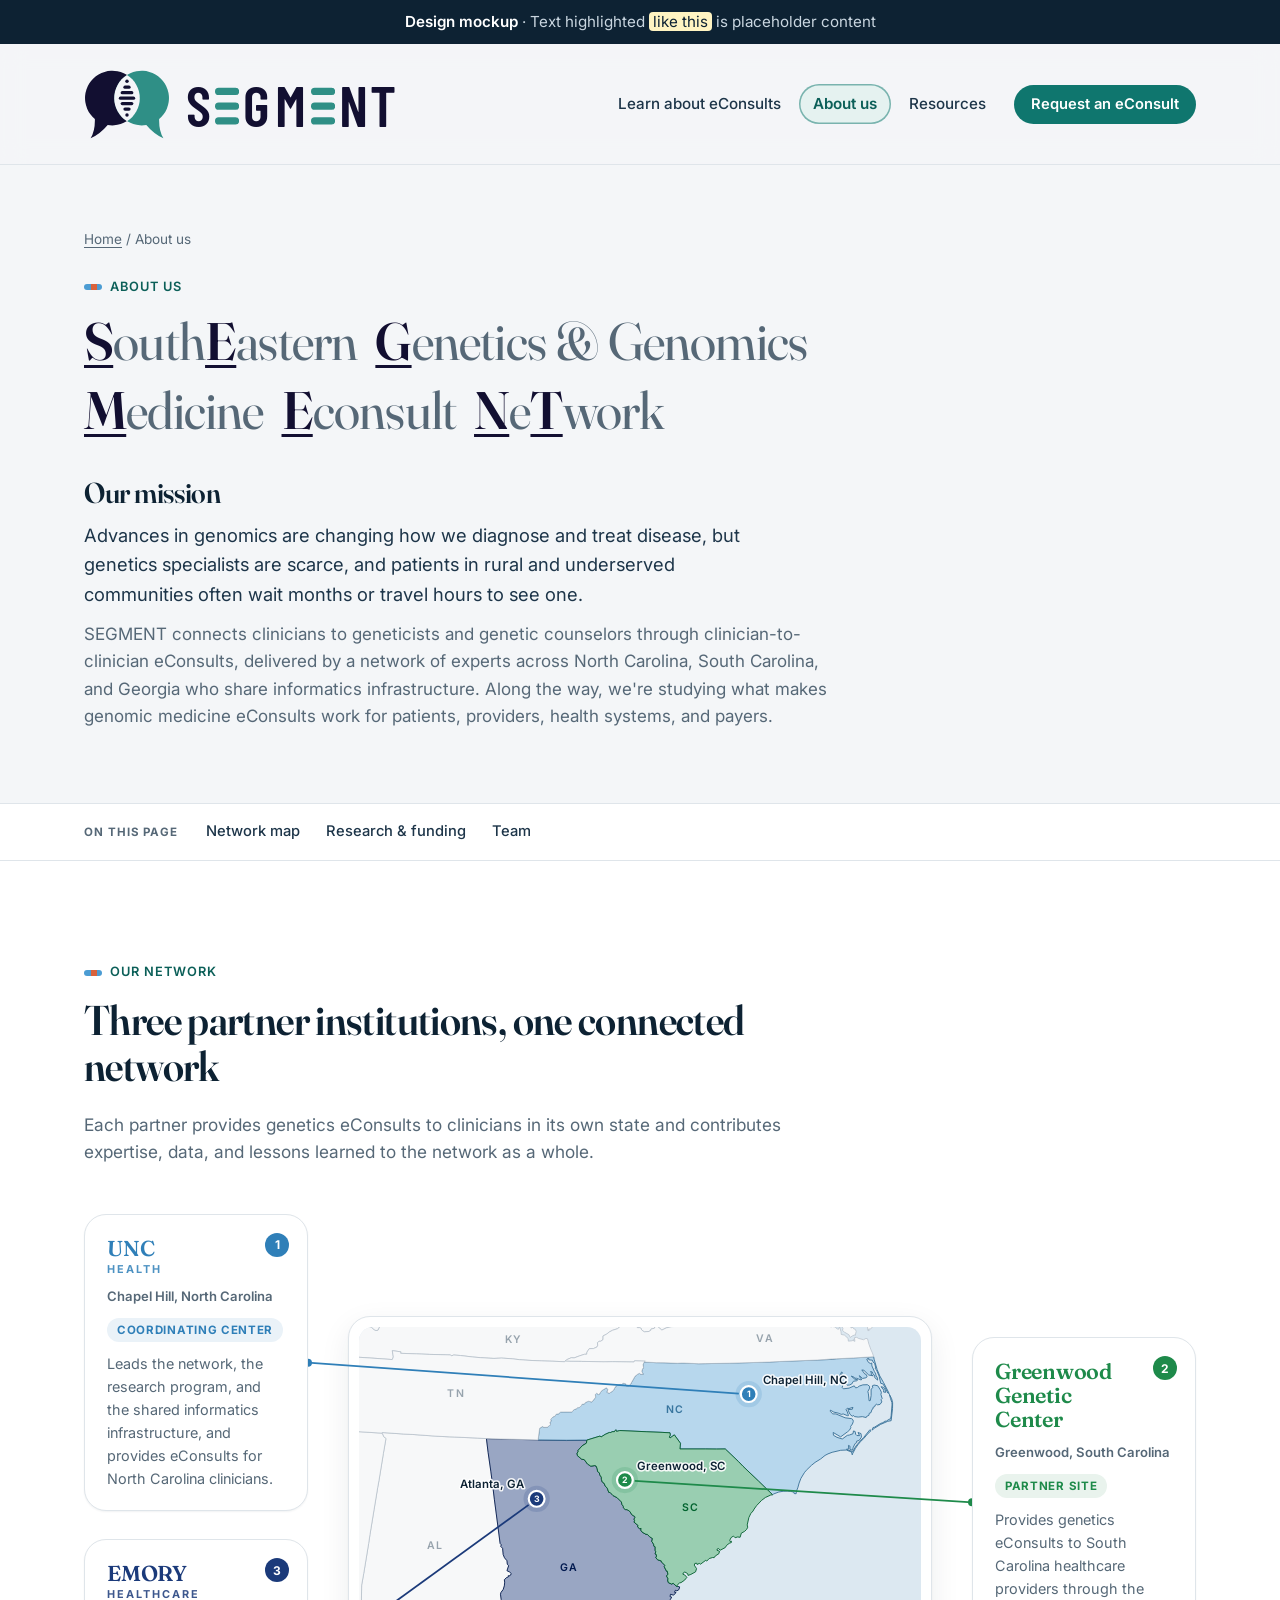
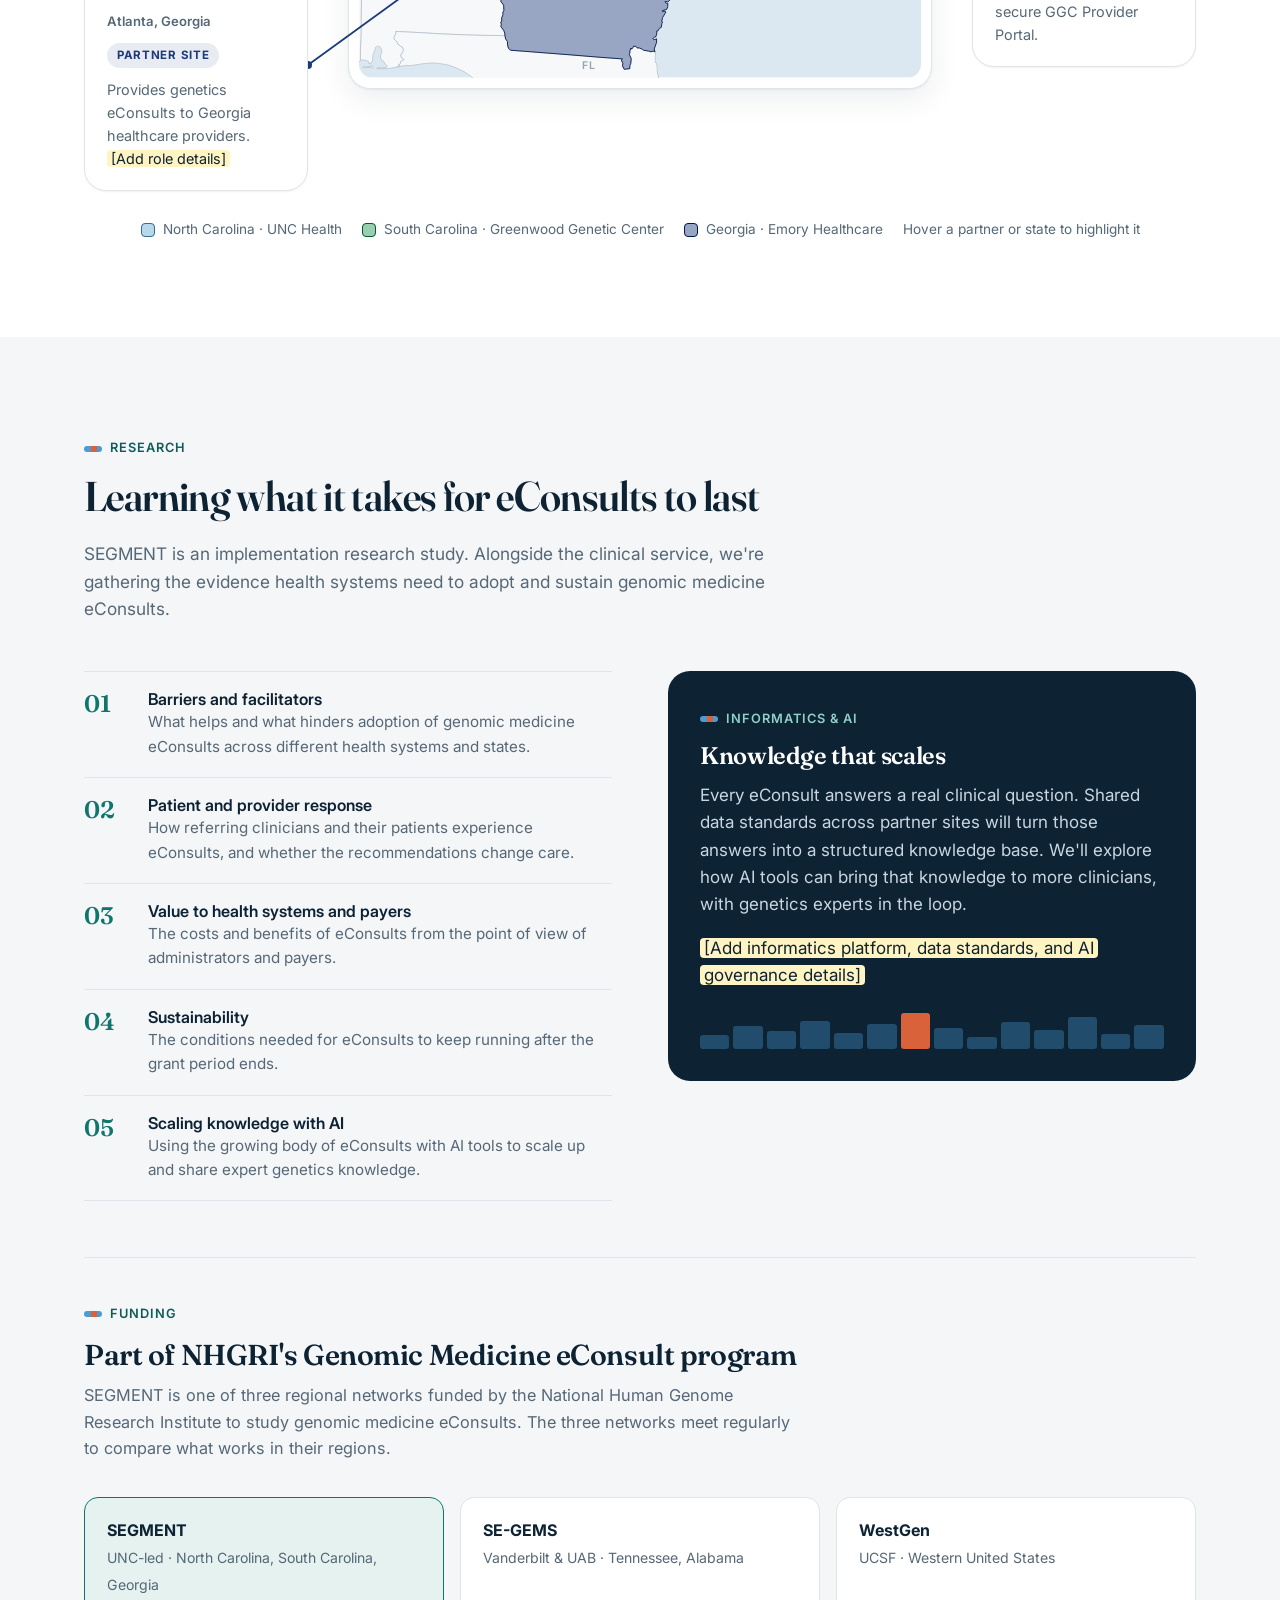
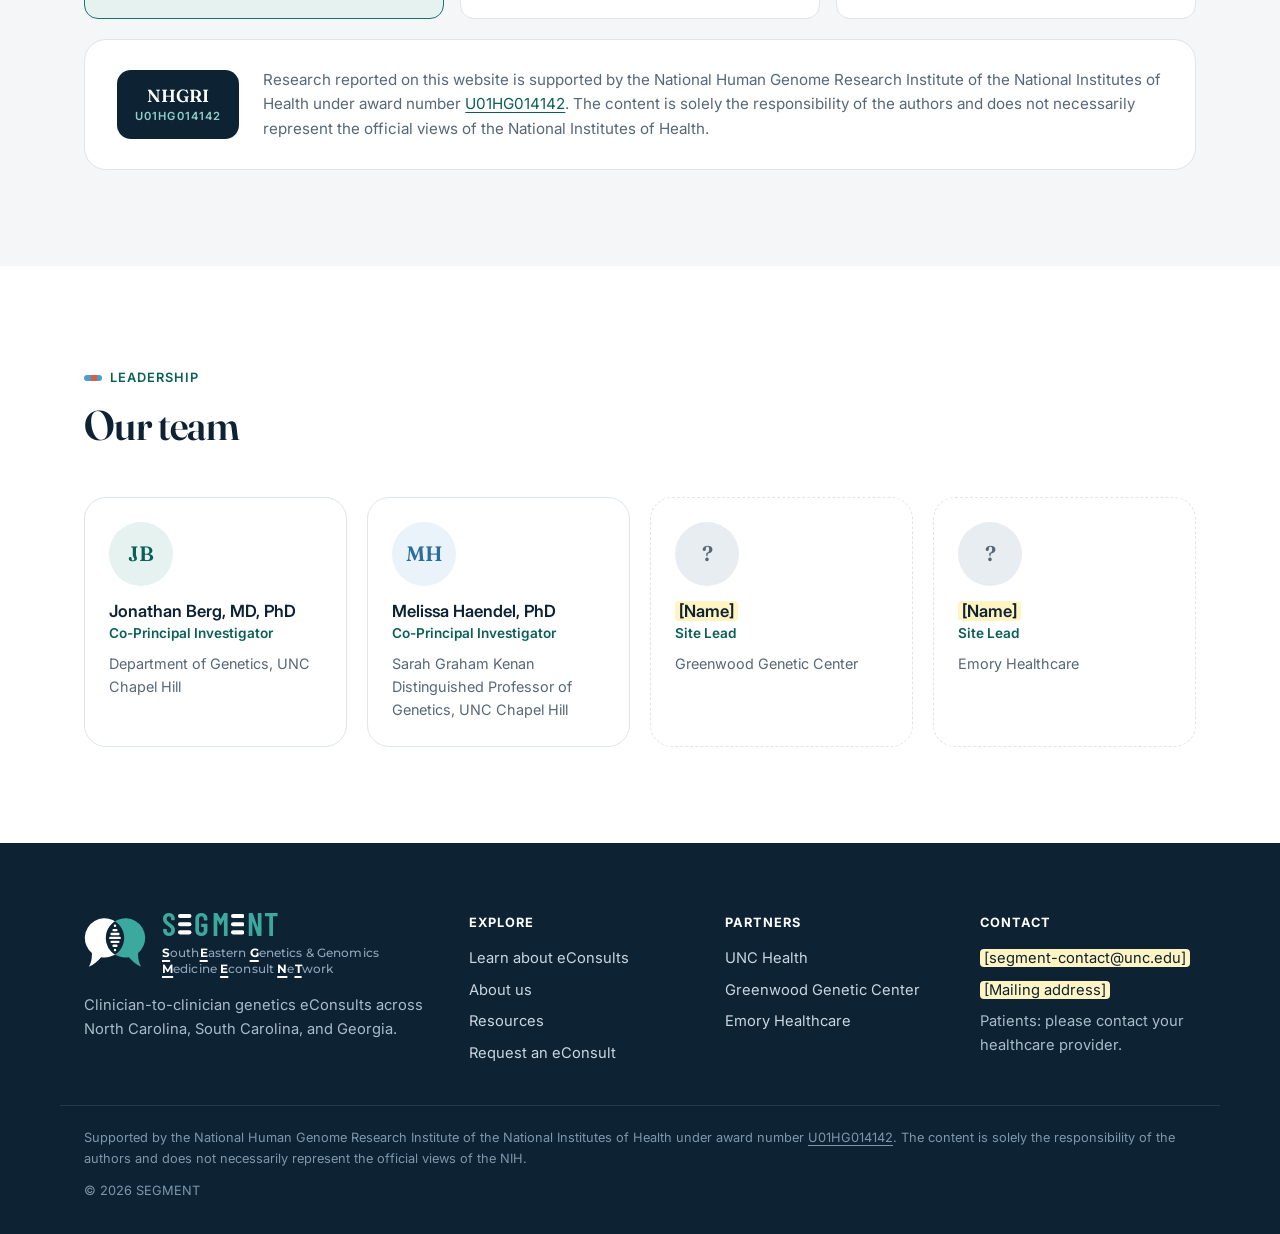
==== about.html @ 60f9b697 "Move the spelled-out name from the header to the hero paragraph Remove the small name line from the " ====
<!doctype html>
<html lang="en">
<head>
  <meta charset="utf-8">
  <meta name="viewport" content="width=device-width, initial-scale=1">
  <!-- Draft: keep out of search results until placeholder content is replaced -->
  <meta name="robots" content="noindex, nofollow">
  <title>About us · SEGMENT</title>
  <meta name="description" content="SEGMENT is an NHGRI-funded network of UNC Health, Greenwood Genetic Center, and Emory Healthcare providing genetics eConsults across the Southeast.">
  <link rel="icon" href="assets/favicon.svg?v=20261104-2" type="image/svg+xml">
  <link rel="preconnect" href="https://fonts.googleapis.com">
  <link rel="preconnect" href="https://fonts.gstatic.com" crossorigin>
  <link href="https://fonts.googleapis.com/css2?family=Fraunces:ital,opsz,wght@0,9..144,400;0,9..144,500;0,9..144,600;1,9..144,500&family=Inter:wght@400;500;600;700&family=Barlow+Condensed:wght@600&family=Montserrat:wght@500&display=swap" rel="stylesheet">
  <link rel="stylesheet" href="assets/styles.css?v=20261104-2">
</head>
<body>
  <div class="mock-banner"><strong>Design mockup</strong> · Text highlighted <span class="ph">like this</span> is placeholder content</div>

  <header class="site-header">
    <div class="container header-inner">
      <a class="brand" href="index.html" aria-label="SEGMENT home">
        <img src="assets/logo-mark.svg?v=20261104-2" alt="" width="53" height="44">
        <span class="brand-text">
          <span class="brand-name">S<svg class="bar-e" viewBox="0 0 46 70" aria-hidden="true"><rect width="46" height="14" rx="7"/><rect y="28" width="46" height="14" rx="7"/><rect y="56" width="46" height="14" rx="7"/></svg>G<span class="k-gm">M</span><svg class="bar-e" viewBox="0 0 46 70" aria-hidden="true"><rect width="46" height="14" rx="7"/><rect y="28" width="46" height="14" rx="7"/><rect y="56" width="46" height="14" rx="7"/></svg>N<span class="k-nt">T</span></span>
        </span>
      </a>
      <button class="nav-toggle" aria-expanded="false" aria-controls="site-nav">Menu</button>
      <nav id="site-nav" class="site-nav" aria-label="Main">
        <a href="econsults.html">Learn about eConsults</a>
        <a href="about.html" aria-current="page">About us</a>
        <a href="resources.html">Resources</a>
        <a class="btn btn-primary btn-sm" href="econsults.html#request">Request an eConsult</a>
      </nav>
    </div>
  </header>

  <main>
    <section class="page-head">
      <div class="container page-head-grid">
        <div>
          <p class="breadcrumb"><a href="index.html">Home</a> / About us</p>
          <p class="eyebrow">About us</p>
          <h1 class="acronym" aria-label="SEGMENT: SouthEastern Genetics and Genomics Medicine Econsult NeTwork">
            <span><b class="seg">S</b>outh<b class="seg">E</b>astern</span>
            <span><b class="seg">G</b>enetics &amp; Genomics</span>
            <span class="break" aria-hidden="true"></span>
            <span><b class="seg">M</b>edicine</span>
            <span><b class="seg">E</b>consult</span>
            <span><b class="seg">N</b>e<b class="seg">T</b>work</span>
          </h1>
          <div class="mission">
            <h2>Our mission</h2>
            <p class="lede">Advances in genomics are changing how we diagnose and treat disease, but genetics specialists are scarce, and patients in rural and underserved communities often wait months or travel hours to see one.</p>
            <p class="muted">SEGMENT connects clinicians to geneticists and genetic counselors through clinician-to-clinician eConsults, delivered by a network of experts across North Carolina, South Carolina, and Georgia who share informatics infrastructure. Along the way, we're studying what makes genomic medicine eConsults work for patients, providers, health systems, and payers.</p>
          </div>
        </div>
      </div>
    </section>

    <nav class="toc" aria-label="On this page">
      <div class="container toc-inner">
        <span class="toc-label">On this page</span>
        <ol>
          <li><a href="#network">Network map</a></li>
          <li><a href="#research">Research &amp; funding</a></li>
          <li><a href="#team">Team</a></li>
        </ol>
      </div>
    </nav>

    <!-- Network map -->
    <section class="section section-alt" id="network">
      <div class="container">
        <div class="section-head">
          <p class="eyebrow">Our network</p>
          <h2>Three partner institutions, one connected network</h2>
          <p>Each partner provides genetics eConsults to clinicians in its own state and contributes expertise, data, and lessons learned to the network as a whole.</p>
        </div>

        <div class="partner-diagram">
          <svg class="leaders" aria-hidden="true"></svg>

          <article class="partner-card" data-partner="unc">
            <span class="num">1</span>
            <div class="wordmark">UNC<small>Health</small></div>
            <p class="loc">Chapel Hill, North Carolina</p>
            <span class="role">Coordinating center</span>
            <p>Leads the network, the research program, and the shared informatics infrastructure, and provides eConsults for North Carolina clinicians.</p>
          </article>

          <div class="map-frame">
<svg class="se-map" viewBox="0 0 640 399" role="img" aria-label="Map of the southeastern United States showing SEGMENT sites in Chapel Hill, North Carolina; Greenwood, South Carolina; and Atlanta, Georgia">
<rect class="water" width="640" height="399"/>
<g class="states"><path class="state" data-state="AL" d="M4.1,387.4L13.9,386.5L14.2,385.3L16.5,387.4L14.9,388.6L13.2,387.7L10.0,387.7L6.5,388.3L4.1,387.4ZM26.3,120.9L26.4,120.2L51.0,121.9L61.3,122.4L87.6,124.3L102.8,125.1L108.9,125.3L135.0,126.5L145.1,127.1L147.0,142.7L150.1,164.2L152.5,182.6L154.2,196.8L156.2,211.9L160.7,246.5L162.1,248.1L161.4,249.8L163.5,252.0L164.2,259.2L165.7,262.8L168.5,266.2L168.9,270.1L170.4,271.9L168.5,277.5L171.5,279.0L173.5,280.9L171.8,283.4L169.9,283.3L170.2,284.5L167.8,285.5L165.5,287.9L165.9,290.6L165.5,294.8L164.2,298.9L161.7,302.3L161.1,304.4L161.9,310.4L161.5,312.5L164.7,316.8L165.0,322.6L163.7,325.4L164.0,327.4L162.5,331.3L162.6,335.1L161.4,336.0L162.1,338.5L161.5,341.1L164.8,345.6L166.0,348.7L166.2,351.7L154.7,351.3L142.5,351.2L123.5,350.7L93.6,349.5L70.4,348.1L41.8,346.7L42.2,348.6L39.7,354.0L40.0,355.1L43.7,359.1L44.2,361.1L50.2,365.3L50.5,368.7L47.7,373.4L48.0,376.1L51.4,378.8L48.2,380.3L46.6,384.2L45.0,384.8L46.1,386.0L43.5,387.1L36.8,388.5L29.8,389.2L20.1,388.9L23.3,387.1L25.3,388.4L31.4,387.5L32.1,385.9L29.6,383.4L28.5,381.3L25.2,378.8L24.2,374.4L26.0,371.0L25.6,367.3L24.6,364.9L21.2,363.2L18.5,365.2L18.7,367.1L17.0,369.7L17.1,371.7L15.9,373.2L15.4,380.1L13.8,383.2L11.2,383.2L11.5,381.5L8.1,379.4L5.5,380.0L4.7,378.8L1.5,379.7L1.6,369.0L2.2,351.8L2.4,331.4L3.0,294.0L5.4,280.5L11.0,246.5L12.5,236.3L21.3,182.7L22.7,175.1L27.7,144.3L30.7,127.0L28.2,125.1L26.3,120.9Z"><title>Alabama</title></path><path class="state" data-state="FL" d="M374.4,696.8L376.9,693.9L377.9,695.5L375.3,697.6L374.4,696.8ZM369.3,699.9L370.9,698.0L372.9,697.8L372.0,699.4L369.3,699.9ZM355.3,705.4L364.9,701.0L366.0,702.4L357.7,706.3L355.3,705.4ZM319.9,713.3L323.4,708.2L327.1,706.0L331.7,703.9L332.3,702.8L338.9,699.6L345.9,702.8L346.7,705.3L349.3,707.3L348.5,707.8L341.2,710.2L340.6,708.9L335.6,709.2L335.1,710.3L326.6,713.8L319.9,714.5L319.9,713.3ZM309.6,714.7L316.8,713.6L315.0,715.6L311.8,716.3L309.4,715.9L309.6,714.7ZM301.8,713.6L303.0,711.9L305.2,712.4L304.2,714.4L301.8,713.6ZM297.0,594.6L297.9,595.5L301.3,605.6L302.7,607.0L305.8,608.2L307.1,607.4L309.6,608.4L307.1,609.9L305.5,610.0L301.7,607.6L300.4,606.2L298.1,600.7L297.0,597.0L297.0,594.6ZM262.4,709.5L265.1,708.9L265.9,710.0L262.2,710.5L262.4,709.5ZM180.5,419.8L185.6,417.6L185.6,419.0L182.7,420.7L180.8,421.0L180.5,419.8ZM166.2,351.7L167.1,355.5L169.0,358.1L169.2,362.1L170.1,365.7L172.5,368.1L196.0,369.9L241.0,373.4L276.6,376.3L300.0,378.0L299.1,378.7L299.4,381.4L300.6,382.7L300.1,386.1L302.0,389.8L308.4,389.1L308.4,385.5L309.5,383.3L310.0,377.5L307.9,373.1L308.6,370.2L308.4,367.9L309.8,367.1L309.1,366.0L311.2,366.3L312.8,363.5L315.3,363.8L316.6,365.4L319.5,365.6L322.6,366.9L323.8,368.1L329.5,369.0L332.5,369.9L334.9,369.1L337.1,370.0L337.8,370.7L337.2,376.1L337.7,380.5L337.0,381.6L338.7,382.8L339.5,387.4L339.7,392.8L343.8,411.5L346.1,417.7L346.1,420.2L351.1,434.7L356.8,448.5L362.0,459.5L373.7,479.2L380.6,488.7L381.3,491.7L383.1,495.7L380.0,498.5L379.3,501.1L379.2,505.3L380.2,511.5L381.3,516.1L384.2,523.0L390.7,535.9L393.5,543.8L394.4,547.8L395.3,549.2L397.4,555.9L400.6,563.1L402.3,566.3L403.4,570.8L405.9,575.9L409.2,588.3L409.2,599.5L408.1,607.9L407.4,618.0L406.8,619.8L405.6,633.5L405.8,641.6L405.3,645.5L404.1,649.4L404.1,651.5L403.0,650.4L403.5,647.9L402.6,647.0L399.7,648.2L398.0,653.1L396.9,654.0L396.8,657.0L395.3,659.0L395.0,662.7L396.0,664.3L395.6,666.5L396.7,667.2L395.3,669.8L393.9,670.4L393.7,672.8L397.5,670.8L401.9,661.5L403.2,659.5L403.2,661.5L401.8,665.5L395.8,676.2L394.2,680.1L389.7,684.6L383.5,691.4L379.1,694.6L378.6,694.0L384.8,688.1L387.3,686.2L388.6,683.6L389.0,679.7L389.9,678.2L388.8,677.1L387.2,677.7L385.9,676.4L384.8,677.3L378.6,678.4L376.0,680.4L374.4,680.7L371.1,678.6L367.8,679.3L366.5,681.3L361.5,682.2L357.3,682.5L354.2,680.0L352.7,676.8L353.0,673.0L354.1,670.1L355.2,670.3L354.8,667.9L352.6,663.3L350.6,661.1L350.9,659.5L349.4,656.5L347.4,655.0L346.5,650.9L345.4,650.1L343.4,650.8L341.7,646.0L337.3,644.5L337.1,643.8L333.3,641.9L329.5,639.3L327.5,640.0L326.0,641.8L323.1,635.8L320.3,628.7L319.4,620.4L318.1,615.2L316.9,612.5L311.8,607.1L309.8,606.7L309.6,604.2L307.4,603.1L307.4,606.1L304.9,606.6L304.7,603.5L303.3,598.1L301.1,595.6L301.7,594.5L304.0,594.6L305.6,596.5L307.6,588.9L307.3,584.7L305.8,584.1L305.8,582.1L307.3,581.7L306.6,580.2L304.4,580.4L303.5,582.0L301.5,582.5L302.9,589.6L301.3,590.5L297.7,591.1L296.8,593.5L296.8,589.9L295.7,587.5L292.7,582.9L288.0,574.4L286.4,569.9L283.1,563.2L278.3,556.0L275.8,553.3L275.1,550.5L273.3,547.6L275.1,548.5L275.3,549.9L278.0,548.5L279.8,545.1L281.9,543.7L284.3,539.0L286.6,537.4L286.2,536.3L288.7,535.1L290.7,531.0L289.8,527.4L285.9,526.4L286.8,531.8L282.9,530.4L284.0,528.7L283.8,525.6L282.9,523.7L276.2,520.3L276.3,523.4L274.4,524.7L276.3,526.5L279.2,526.8L281.1,532.1L279.3,534.1L279.3,537.1L278.6,538.4L274.8,538.7L274.3,540.2L275.5,542.1L273.9,543.5L273.2,541.6L273.6,537.6L271.1,533.5L269.5,532.2L268.1,529.4L269.2,520.7L268.4,517.5L267.7,509.6L269.3,509.6L269.3,514.0L270.0,518.3L271.6,518.7L270.9,511.3L272.5,509.5L272.7,507.6L274.1,505.5L274.2,503.6L275.4,501.3L275.4,499.4L277.0,497.1L277.2,492.8L278.2,488.8L277.1,485.6L277.5,482.9L275.2,481.5L275.9,479.5L274.4,474.2L276.5,471.1L272.8,465.8L273.4,464.3L272.0,461.7L270.2,461.5L271.1,459.9L271.0,457.6L269.7,456.9L261.5,455.8L259.9,458.2L258.6,458.4L257.1,453.6L257.7,451.4L255.2,449.8L253.1,449.4L252.8,446.3L251.6,443.5L249.7,441.3L247.1,441.0L246.2,438.9L242.1,436.5L242.1,431.2L241.5,427.9L239.4,427.6L237.7,425.7L235.4,424.9L233.2,421.9L233.2,419.9L231.7,418.2L230.8,415.7L228.4,413.5L223.6,410.5L216.7,406.9L212.2,403.2L210.3,403.2L205.8,404.7L200.4,403.2L200.2,404.9L195.6,408.1L197.1,412.9L196.5,414.3L194.8,414.6L192.2,413.8L191.3,412.5L187.1,413.5L181.6,416.9L170.1,422.9L169.1,422.8L170.3,420.7L168.6,420.1L167.3,421.9L164.7,423.8L158.4,423.6L160.6,426.0L160.9,427.8L163.6,429.0L169.0,426.6L174.1,424.8L178.9,420.9L179.4,421.5L175.1,425.4L170.2,427.3L164.0,430.3L161.8,430.9L160.1,429.3L157.4,428.1L153.4,425.5L150.1,425.1L147.1,426.4L145.0,421.8L144.3,416.0L145.8,414.0L145.6,419.1L146.5,423.5L147.7,424.6L149.5,422.8L149.8,418.1L147.0,413.0L144.0,410.0L141.0,409.2L138.5,407.2L135.8,403.7L131.2,401.3L127.5,397.8L120.5,393.0L112.5,389.0L102.6,385.2L97.3,384.1L86.6,382.7L80.9,382.7L72.7,383.5L61.3,385.3L55.7,385.8L54.5,385.2L43.5,387.1L46.1,386.0L45.0,384.8L46.6,384.2L48.2,380.3L51.4,378.8L48.0,376.1L47.7,373.4L50.5,368.7L50.2,365.3L44.2,361.1L43.7,359.1L40.0,355.1L39.7,354.0L42.2,348.6L41.8,346.7L70.4,348.1L93.6,349.5L123.5,350.7L142.5,351.2L154.7,351.3L166.2,351.7Z"><title>Florida</title></path><path class="state net" data-state="GA" data-partner="emory" d="M145.1,127.1L151.5,127.4L173.8,127.8L203.9,128.6L236.2,129.3L259.5,128.8L259.0,132.3L253.9,135.5L249.5,140.5L249.6,142.2L248.3,143.5L248.8,146.6L253.7,150.6L256.5,151.0L260.2,156.0L264.0,158.5L268.6,157.8L270.0,158.4L271.3,161.5L271.7,164.6L273.7,166.0L274.2,168.5L276.0,171.0L276.0,173.4L277.1,176.7L279.1,177.9L280.4,181.1L282.7,183.5L284.5,188.4L286.0,188.4L289.2,191.9L294.0,194.4L298.8,199.2L299.5,202.1L301.0,204.1L301.1,206.0L303.3,207.9L305.3,208.0L308.2,209.8L311.2,214.3L313.7,215.5L314.4,216.7L313.2,218.7L313.9,220.6L313.2,222.2L317.9,226.1L317.2,227.6L319.4,229.6L321.3,229.4L320.9,231.3L322.3,233.5L326.8,236.1L328.3,236.1L331.0,238.9L334.2,240.9L333.4,244.2L335.5,247.3L335.8,249.6L337.3,250.3L337.3,254.4L338.0,256.0L337.2,258.2L338.2,258.5L338.9,260.8L338.1,262.8L340.1,265.1L344.3,266.4L344.4,267.5L348.3,271.4L347.6,273.0L350.2,278.0L350.9,277.8L351.9,281.5L350.2,283.6L352.1,286.9L351.5,288.1L352.3,291.1L355.9,292.7L357.8,291.9L361.6,295.3L363.1,295.4L365.2,296.0L364.3,299.1L362.0,300.5L360.3,299.8L359.3,302.1L361.0,302.5L358.3,305.4L354.7,304.4L354.2,307.1L356.1,307.6L354.6,310.4L351.7,313.1L348.8,312.5L348.3,313.2L350.3,314.8L351.7,314.6L351.6,318.6L350.4,321.6L345.6,322.9L345.6,324.0L348.5,323.5L349.5,324.6L345.7,331.0L344.7,335.4L345.9,336.0L345.0,337.4L344.2,342.1L342.0,343.2L340.6,346.0L339.1,346.2L339.1,349.6L337.9,353.0L336.7,352.9L334.6,355.0L336.9,356.1L338.8,355.0L339.0,358.9L336.2,366.7L337.1,370.0L334.9,369.1L332.5,369.9L329.5,369.0L323.8,368.1L322.6,366.9L319.5,365.6L316.6,365.4L315.3,363.8L312.8,363.5L311.2,366.3L309.1,366.0L309.8,367.1L308.4,367.9L308.6,370.2L307.9,373.1L310.0,377.5L309.5,383.3L308.4,385.5L308.4,389.1L302.0,389.8L300.1,386.1L300.6,382.7L299.4,381.4L299.1,378.7L300.0,378.0L276.6,376.3L241.0,373.4L196.0,369.9L172.5,368.1L170.1,365.7L169.2,362.1L169.0,358.1L167.1,355.5L166.2,351.7L166.0,348.7L164.8,345.6L161.5,341.1L162.1,338.5L161.4,336.0L162.6,335.1L162.5,331.3L164.0,327.4L163.7,325.4L165.0,322.6L164.7,316.8L161.5,312.5L161.9,310.4L161.1,304.4L161.7,302.3L164.2,298.9L165.5,294.8L165.9,290.6L165.5,287.9L167.8,285.5L170.2,284.5L169.9,283.3L171.8,283.4L173.5,280.9L171.5,279.0L168.5,277.5L170.4,271.9L168.9,270.1L168.5,266.2L165.7,262.8L164.2,259.2L163.5,252.0L161.4,249.8L162.1,248.1L160.7,246.5L156.2,211.9L154.2,196.8L152.5,182.6L150.1,164.2L147.0,142.7L145.1,127.1Z"><title>Georgia</title></path><path class="state net" data-state="NC" data-partner="unc" d="M594.5,68.0L597.4,68.7L599.6,72.1L599.9,74.4L597.4,74.1L597.6,71.9L594.5,68.0ZM584.3,117.4L585.4,114.4L586.7,114.3L594.2,109.7L596.6,109.0L598.8,107.3L600.8,107.1L603.3,105.2L605.4,104.6L606.0,101.0L607.0,88.7L606.9,86.1L605.3,81.6L604.0,76.7L606.6,81.7L607.7,86.2L607.6,92.8L606.0,106.7L602.1,107.4L594.1,110.9L587.3,115.1L584.3,117.4ZM324.9,39.9L338.4,40.6L347.3,40.7L362.6,41.3L368.6,41.0L387.0,41.8L394.8,41.7L422.2,41.2L467.3,39.9L479.2,39.3L521.8,37.6L538.9,36.9L543.9,36.2L563.2,35.2L586.1,33.9L586.6,36.7L590.0,48.3L593.1,55.8L597.3,63.1L603.8,75.7L602.2,75.2L598.9,68.3L596.4,64.6L594.2,64.2L592.3,55.9L589.2,48.6L587.9,47.6L588.3,45.7L587.2,41.4L585.5,40.1L584.7,37.8L580.6,37.4L580.4,35.5L578.3,36.6L579.5,39.5L582.2,41.6L583.9,41.0L584.1,44.3L586.9,50.6L588.6,53.5L588.5,54.7L590.5,58.2L590.6,60.5L587.3,57.6L587.4,55.8L585.1,53.0L584.5,51.2L582.6,50.7L583.6,52.5L583.2,53.9L585.6,55.6L580.5,54.7L575.0,49.3L572.6,48.9L575.9,53.4L577.6,54.1L578.7,56.6L577.3,57.8L573.4,58.6L569.8,55.4L571.1,58.4L572.8,59.6L571.7,60.3L566.6,58.4L564.5,58.3L563.6,57.0L560.6,56.0L564.5,59.3L568.0,60.2L566.9,61.2L563.0,61.8L561.1,64.9L558.5,66.1L555.8,66.2L554.4,64.7L551.1,64.3L548.9,58.6L548.7,55.7L550.5,51.8L549.6,51.2L547.6,55.0L547.4,58.7L549.0,63.1L550.9,66.8L550.2,68.8L551.6,70.4L558.1,69.6L564.0,67.0L565.5,69.3L567.6,68.9L569.7,67.3L573.8,65.9L579.0,65.7L581.4,67.5L581.5,69.6L579.5,73.5L580.1,76.1L580.9,84.0L582.3,83.7L583.2,78.0L583.2,70.8L585.4,68.7L584.3,67.2L586.5,66.1L590.7,66.9L593.5,71.3L594.9,74.3L594.4,76.9L595.8,81.5L594.5,82.8L595.4,85.3L593.4,88.1L590.6,88.7L589.6,87.9L588.0,88.8L587.2,90.8L585.6,91.3L585.2,93.4L584.1,94.0L583.1,97.5L581.1,98.3L580.7,100.6L578.0,101.9L577.6,103.1L573.2,102.1L568.5,102.6L564.2,102.0L563.3,100.8L561.7,101.6L559.2,99.5L556.7,94.1L561.8,93.7L562.5,91.5L558.0,92.9L556.0,92.5L554.6,94.2L556.2,96.8L557.4,100.9L556.3,101.0L551.4,99.0L549.2,99.5L545.8,98.1L540.7,96.9L536.8,94.7L536.7,96.2L539.6,99.0L543.1,99.0L553.6,103.4L561.2,104.4L562.6,105.8L562.9,107.7L561.9,110.5L559.9,113.2L560.1,114.5L558.8,117.2L556.4,119.3L548.5,125.1L540.0,120.1L540.3,123.3L544.4,125.7L550.4,127.5L556.1,123.4L558.3,123.1L562.6,121.5L563.1,118.4L565.0,119.0L565.6,122.2L567.0,123.6L570.0,123.7L568.3,120.1L571.7,121.4L572.2,125.4L569.6,129.2L566.7,130.0L566.8,131.6L565.0,132.7L562.9,136.9L562.0,140.3L559.1,139.5L559.1,135.7L557.4,134.8L557.7,138.8L555.1,139.3L562.2,142.0L565.7,135.8L570.8,129.8L574.6,125.9L581.8,117.0L583.2,118.0L578.8,122.2L574.8,127.1L571.3,130.3L568.1,134.2L565.3,138.3L562.2,144.1L561.7,145.6L560.9,142.4L555.0,140.1L548.6,140.4L538.8,142.7L534.1,144.5L530.8,146.2L525.7,150.3L519.4,154.2L515.3,157.5L509.4,163.2L507.2,165.9L503.3,172.3L501.2,177.7L499.7,183.2L498.3,186.6L497.8,189.9L495.6,189.7L495.1,188.0L491.5,187.2L487.7,186.9L483.0,187.1L478.1,187.9L472.3,190.1L471.0,191.0L455.0,175.5L437.3,158.6L432.0,153.1L417.1,138.9L407.1,139.0L394.9,138.9L365.5,138.9L366.1,132.4L359.1,122.8L354.2,126.4L353.4,125.4L354.5,123.1L354.2,120.5L345.1,120.0L327.9,119.3L297.0,117.9L293.3,118.9L292.5,117.0L290.5,119.5L289.3,119.0L286.0,120.3L285.1,120.1L280.3,122.3L275.7,125.2L274.5,124.2L259.5,128.8L236.0,129.0L203.9,128.6L205.7,115.3L209.4,113.1L209.8,114.3L214.4,114.2L218.1,111.3L217.3,108.5L218.8,107.3L218.2,105.2L221.0,102.3L223.2,101.6L224.5,99.3L227.2,98.9L229.6,96.8L242.7,96.7L244.5,94.3L248.2,92.8L249.0,91.6L250.6,91.9L253.3,89.6L253.9,88.0L256.5,87.8L257.9,85.9L261.3,84.5L265.2,85.4L269.5,79.9L269.0,76.9L270.7,75.4L273.1,77.2L276.4,72.5L281.8,69.2L283.4,71.1L282.5,74.5L285.0,75.4L289.5,72.5L292.0,68.0L294.4,66.3L297.2,65.3L299.1,65.6L300.6,64.0L303.7,64.6L304.3,67.0L306.8,67.0L309.0,65.6L314.4,56.0L317.8,53.4L319.6,52.8L320.9,53.9L323.6,53.9L322.0,50.4L323.1,47.2L324.1,46.7L323.4,42.8L324.9,39.9Z"><title>North Carolina</title></path><path class="state" data-state="WV" d="M284.1,-62.9L287.0,-62.0L292.5,-63.9L296.1,-64.4L296.9,-66.7L297.4,-71.5L299.3,-72.8L301.8,-72.4L302.8,-73.9L302.3,-78.7L300.8,-83.8L304.1,-86.3L304.1,-89.5L306.3,-93.7L308.1,-95.0L309.1,-96.8L311.1,-94.9L312.8,-94.8L314.7,-91.0L313.5,-89.1L315.2,-88.2L316.6,-89.2L317.1,-91.2L318.5,-92.2L319.9,-91.0L320.5,-96.3L319.0,-97.7L318.5,-99.8L321.5,-100.7L321.0,-105.3L322.2,-107.3L323.8,-107.9L324.2,-110.5L329.1,-110.2L329.5,-114.2L333.4,-117.9L336.1,-117.0L337.0,-114.5L338.7,-114.6L342.0,-116.9L344.6,-117.3L346.3,-119.9L348.1,-120.3L349.3,-122.6L351.7,-125.4L356.4,-129.7L358.9,-130.1L359.4,-134.1L361.0,-135.4L359.2,-137.8L361.1,-140.1L361.0,-142.8L362.6,-144.0L361.9,-146.8L364.0,-146.3L363.6,-148.8L364.7,-149.8L364.6,-155.6L366.0,-157.1L366.0,-159.9L367.5,-162.2L368.2,-165.1L369.7,-166.2L370.5,-169.4L369.9,-173.9L370.5,-177.3L369.1,-181.3L367.4,-183.4L368.7,-185.8L370.9,-185.8L373.6,-187.1L374.3,-136.0L393.6,-136.3L419.5,-136.8L419.8,-108.0L421.3,-108.4L426.3,-113.5L428.2,-113.5L429.7,-116.7L434.4,-119.7L436.4,-123.4L438.1,-123.3L442.5,-121.7L444.1,-124.4L449.8,-132.1L451.9,-131.7L449.9,-131.0L451.9,-130.2L452.3,-129.0L455.4,-127.4L458.1,-127.6L459.2,-126.7L463.5,-126.7L465.7,-128.6L464.5,-130.9L466.5,-130.9L464.7,-132.4L466.9,-131.9L468.3,-133.8L471.3,-132.8L475.5,-137.1L479.2,-136.3L482.0,-134.0L483.3,-132.1L486.0,-133.2L488.7,-132.2L490.9,-132.5L491.0,-130.7L488.5,-129.9L490.5,-126.7L493.5,-124.8L493.3,-123.2L494.7,-122.7L495.6,-120.7L494.8,-117.6L496.4,-117.0L495.0,-114.8L492.1,-106.3L479.5,-115.8L468.9,-124.0L468.4,-121.0L469.2,-119.7L468.4,-118.0L469.5,-117.5L466.1,-112.3L467.0,-111.6L465.4,-108.9L467.0,-107.2L464.6,-104.2L463.5,-103.8L459.9,-99.5L460.9,-98.7L458.8,-95.6L457.7,-96.6L455.4,-93.4L453.9,-92.2L453.8,-93.9L450.3,-90.4L447.4,-84.0L441.7,-88.7L440.4,-85.4L437.9,-81.3L437.8,-77.9L436.5,-77.9L435.0,-75.2L432.9,-68.5L428.6,-63.8L421.2,-66.2L418.4,-71.4L413.5,-73.5L411.4,-67.6L412.0,-64.5L410.1,-61.6L406.7,-57.3L407.7,-55.3L405.9,-54.2L402.0,-50.2L400.9,-47.5L401.9,-46.1L400.7,-44.7L399.8,-41.8L398.2,-39.3L395.4,-36.8L390.8,-31.7L387.5,-26.2L387.9,-24.5L386.0,-22.6L386.6,-20.6L389.4,-19.0L387.5,-17.1L384.7,-15.4L384.5,-13.9L386.6,-13.7L386.0,-12.3L378.2,-7.4L376.6,-10.7L374.7,-10.2L371.7,-7.9L365.2,-4.4L364.5,-5.6L361.1,-7.4L360.0,-5.0L361.5,-2.9L358.5,-0.6L355.8,-0.3L349.9,1.0L344.9,3.5L340.6,-0.1L338.8,-2.2L337.5,-1.2L336.3,1.5L332.6,2.3L332.3,3.7L330.2,5.1L324.8,5.5L321.7,3.2L321.7,2.0L319.8,0.8L316.9,0.7L315.8,-1.8L313.5,-3.3L313.2,-7.6L310.8,-8.7L310.7,-10.3L313.5,-11.9L311.8,-13.3L309.5,-13.1L305.1,-14.6L304.6,-16.3L303.3,-16.4L302.2,-18.3L300.8,-18.2L299.7,-20.3L297.3,-20.8L295.2,-27.2L293.6,-28.2L291.6,-31.1L291.7,-32.7L289.4,-33.7L288.1,-35.6L289.9,-38.2L287.5,-39.3L286.1,-43.1L284.5,-45.3L282.1,-47.1L282.2,-48.9L283.4,-48.9L283.9,-51.6L283.3,-52.5L285.0,-54.1L285.2,-56.9L284.0,-58.6L284.1,-62.9Z"><title>West Virginia</title></path><path class="state" data-state="IL" d="M-93.4,-190.5L-91.5,-191.1L-91.6,-193.5L-90.6,-197.7L-92.1,-199.5L-89.8,-202.6L-84.9,-204.3L-82.1,-204.0L-79.2,-205.7L-78.8,-208.6L-77.7,-210.8L-77.2,-214.0L-75.6,-215.2L-73.2,-218.1L-71.4,-218.9L-70.1,-223.9L-69.8,-228.5L-71.5,-232.3L-73.5,-232.7L-76.1,-237.1L-74.2,-240.6L-73.5,-244.1L-72.4,-246.6L-69.4,-247.4L-67.5,-246.5L-63.9,-248.1L-59.2,-247.4L-55.5,-247.9L-52.9,-250.4L-51.3,-250.9L-47.4,-250.5L-44.4,-253.0L-41.9,-253.8L-41.8,-256.9L-40.2,-259.6L-40.0,-262.1L-38.6,-263.4L-34.2,-265.4L-34.2,-267.3L-32.7,-270.7L-32.9,-273.5L-31.6,-276.3L-32.6,-278.1L-32.1,-282.3L-33.9,-284.4L-40.6,-288.5L-42.6,-292.2L-41.9,-295.0L-44.1,-298.2L-47.2,-300.2L-47.4,-301.5L-50.6,-303.4L-50.4,-305.6L-43.7,-305.0L-9.7,-302.2L-2.1,-301.5L26.9,-298.9L33.0,-298.7L55.8,-297.4L68.0,-296.4L67.4,-290.6L66.0,-286.0L67.2,-280.7L70.0,-275.0L71.7,-273.1L72.0,-270.5L73.6,-263.8L74.0,-260.2L75.9,-255.7L77.1,-254.6L77.3,-252.4L76.5,-240.3L73.4,-183.2L72.7,-171.4L71.9,-157.3L70.7,-137.7L70.0,-121.1L67.9,-120.7L66.9,-119.3L66.4,-116.4L67.7,-113.9L64.6,-111.2L64.9,-107.7L67.2,-104.9L66.9,-101.1L69.6,-99.1L67.6,-93.8L69.7,-89.2L69.7,-87.2L67.4,-83.6L65.1,-83.2L63.9,-81.7L62.3,-77.8L62.1,-74.6L58.2,-72.8L58.5,-71.0L56.2,-67.0L54.9,-66.7L52.6,-61.9L51.4,-63.6L50.2,-61.6L49.5,-63.4L47.9,-60.2L46.5,-60.8L47.0,-57.9L49.0,-54.9L45.3,-51.6L47.3,-52.4L46.9,-50.6L43.8,-49.8L45.0,-48.5L44.7,-45.6L42.1,-42.5L44.4,-41.0L40.6,-41.6L42.9,-37.1L41.0,-37.6L41.6,-35.9L43.3,-35.7L41.8,-32.6L39.0,-31.1L37.1,-28.5L38.0,-23.4L40.9,-20.0L39.9,-17.6L32.1,-17.1L30.2,-16.7L27.2,-14.4L25.0,-15.8L22.0,-13.9L21.5,-11.2L19.9,-8.2L20.1,-7.0L22.7,-3.7L23.6,-0.4L21.7,3.7L19.3,4.1L17.3,3.3L14.4,0.6L8.9,-1.7L6.8,-3.7L2.0,-6.0L-1.1,-6.5L-3.2,-5.6L-5.4,-3.7L-7.1,-0.7L-9.8,1.6L-10.6,4.2L-8.6,6.9L-10.4,7.4L-11.5,4.8L-14.0,1.9L-16.3,2.3L-14.0,4.7L-15.7,5.8L-19.4,2.9L-19.0,0.3L-20.7,-2.0L-22.4,-6.3L-22.1,-8.6L-24.6,-11.3L-23.2,-13.9L-20.7,-14.3L-19.9,-17.2L-23.5,-25.3L-23.6,-27.7L-21.5,-27.9L-23.0,-31.3L-22.8,-34.1L-25.8,-35.4L-27.0,-37.6L-29.3,-37.9L-28.8,-39.8L-32.2,-43.4L-34.5,-44.1L-34.6,-45.5L-36.5,-47.0L-38.2,-45.7L-41.4,-46.2L-42.2,-48.6L-40.2,-49.6L-40.5,-51.0L-43.1,-50.8L-45.6,-53.9L-46.8,-54.0L-48.4,-56.7L-52.2,-58.8L-55.0,-63.3L-57.6,-66.0L-58.2,-69.4L-57.7,-73.1L-56.4,-75.5L-53.5,-78.6L-52.1,-83.2L-48.3,-87.6L-47.9,-89.3L-49.1,-93.8L-46.8,-96.5L-44.8,-97.7L-44.3,-100.6L-49.9,-105.0L-52.4,-105.4L-56.5,-107.9L-59.5,-108.0L-61.1,-104.9L-63.0,-103.5L-64.7,-103.3L-67.9,-106.9L-68.1,-110.1L-69.5,-114.3L-67.9,-115.9L-68.9,-119.7L-69.0,-124.1L-71.7,-128.7L-80.3,-136.0L-82.6,-138.8L-84.0,-142.6L-86.0,-143.1L-87.2,-146.6L-88.9,-147.4L-90.9,-150.3L-94.6,-154.4L-93.9,-157.2L-94.4,-158.6L-96.6,-160.5L-97.2,-162.4L-95.7,-165.4L-96.6,-166.8L-98.3,-171.8L-98.5,-179.7L-97.9,-183.1L-94.7,-189.7L-93.4,-190.5Z"><title>Illinois</title></path><path class="state" data-state="KY" d="M-8.6,6.9L-10.6,4.2L-9.8,1.6L-7.1,-0.7L-5.4,-3.7L-3.2,-5.6L-1.1,-6.5L2.0,-6.0L6.8,-3.7L8.9,-1.7L14.4,0.6L17.3,3.3L19.3,4.1L21.7,3.7L23.6,-0.4L22.7,-3.7L20.1,-7.0L19.9,-8.2L21.5,-11.2L22.0,-13.9L25.0,-15.8L27.2,-14.4L30.2,-16.7L32.1,-17.1L39.9,-17.6L40.9,-20.0L38.0,-23.4L37.1,-28.5L39.0,-31.1L41.8,-32.6L43.3,-35.7L46.9,-34.0L48.9,-36.1L47.6,-40.6L49.3,-42.4L50.7,-42.2L52.3,-39.6L59.0,-40.7L59.7,-39.2L59.1,-36.5L60.9,-36.3L63.0,-38.1L61.4,-41.3L62.7,-44.4L64.0,-44.0L64.8,-41.6L67.0,-40.6L69.3,-42.2L72.4,-41.8L75.8,-39.5L79.2,-36.6L82.0,-35.8L83.1,-32.8L84.9,-32.8L86.1,-34.1L87.1,-38.7L88.7,-40.1L93.4,-41.1L95.7,-43.5L98.4,-43.5L100.1,-39.1L101.7,-38.0L103.3,-39.1L104.9,-38.6L104.0,-36.2L105.0,-35.0L106.8,-36.3L107.3,-39.3L111.0,-39.6L110.2,-41.4L110.8,-45.9L113.6,-46.3L114.7,-48.2L113.3,-49.1L114.8,-50.4L116.0,-49.3L117.3,-50.6L119.4,-50.6L119.6,-51.8L117.5,-52.5L117.5,-54.1L118.7,-54.2L121.9,-50.8L121.9,-46.3L125.9,-43.5L129.4,-43.3L131.3,-40.4L132.0,-42.1L135.7,-42.9L137.0,-44.0L137.9,-47.3L137.9,-51.5L140.6,-54.9L141.7,-57.8L143.3,-58.4L145.4,-57.2L148.5,-58.9L151.8,-66.6L156.6,-68.1L157.7,-70.1L160.3,-72.0L159.5,-75.4L159.1,-81.4L161.0,-83.0L163.5,-82.5L167.6,-82.8L169.1,-80.6L172.1,-80.1L174.3,-81.9L179.9,-84.7L181.3,-84.5L183.9,-85.5L187.3,-85.3L186.4,-87.4L188.5,-89.5L187.9,-90.8L185.3,-91.2L184.9,-93.0L186.6,-94.7L186.4,-96.2L184.0,-99.7L184.3,-100.7L187.3,-102.7L190.2,-105.0L191.3,-104.9L193.6,-102.2L196.8,-100.8L199.1,-102.1L201.2,-101.9L202.5,-103.3L203.8,-102.9L204.3,-99.5L208.8,-97.9L210.3,-93.8L212.7,-89.8L212.7,-86.6L213.4,-85.3L219.7,-83.2L224.9,-84.1L229.4,-81.8L229.8,-80.1L232.2,-78.8L232.9,-76.4L237.3,-74.9L239.5,-78.1L243.6,-79.1L246.0,-77.5L250.4,-76.5L252.1,-75.3L252.9,-73.2L254.9,-74.4L259.6,-74.3L261.2,-76.8L264.1,-78.4L265.5,-80.3L267.9,-80.2L271.2,-81.7L272.3,-80.1L271.8,-78.0L273.2,-72.7L275.2,-70.9L278.5,-70.6L281.8,-66.8L283.8,-65.1L284.1,-62.9L284.0,-58.6L285.2,-56.9L285.0,-54.1L283.3,-52.5L283.9,-51.6L283.4,-48.9L282.2,-48.9L282.1,-47.1L284.5,-45.3L286.1,-43.1L287.5,-39.3L289.9,-38.2L288.1,-35.6L289.4,-33.7L291.7,-32.7L291.6,-31.1L293.6,-28.2L295.2,-27.2L297.3,-20.8L299.7,-20.3L300.8,-18.2L302.2,-18.3L303.3,-16.4L304.6,-16.3L305.1,-14.6L309.5,-13.1L311.8,-13.3L294.5,1.9L288.6,3.8L285.0,5.7L282.0,8.1L277.9,10.2L277.9,14.4L275.3,16.2L273.4,16.3L271.5,17.9L271.9,20.7L270.9,22.9L266.9,24.6L262.2,24.7L259.6,28.6L259.3,31.0L256.7,31.1L251.4,32.8L245.0,35.2L241.7,35.0L236.3,37.3L235.0,38.6L234.3,39.6L220.9,39.0L208.2,38.6L195.9,38.1L182.6,37.2L174.4,36.2L162.4,35.4L153.6,35.8L138.1,34.9L129.1,34.1L115.7,32.5L107.9,31.9L105.2,32.9L104.2,31.8L80.6,31.2L65.8,30.6L47.4,30.0L47.7,28.3L37.9,26.9L39.1,34.1L37.9,37.1L15.9,35.5L-4.4,34.2L-18.0,32.9L-23.3,33.0L-20.7,26.4L-18.6,25.9L-16.0,29.8L-13.8,29.1L-12.4,25.8L-11.1,24.5L-12.6,21.6L-11.9,19.5L-9.3,19.8L-8.7,18.5L-11.3,16.5L-11.0,14.7L-9.4,14.4L-8.3,12.3L-7.2,8.0L-8.6,6.9ZM-26.4,32.9L-28.8,32.7L-30.0,29.8L-29.3,28.4L-25.9,28.8L-25.3,31.2L-26.4,32.9Z"><title>Kentucky</title></path><path class="state" data-state="MS" d="M-4.6,387.9L0.6,388.8L-1.9,389.6L-4.0,389.1L-4.6,387.9ZM-17.1,385.5L-14.3,385.0L-9.2,386.8L-8.2,387.5L-12.4,387.0L-17.1,385.5ZM-27.6,386.4L-25.0,386.3L-22.3,384.9L-23.1,386.3L-26.8,387.3L-27.6,386.4ZM-35.9,384.6L-32.2,384.9L-30.8,384.4L-31.8,386.4L-33.6,386.6L-36.4,385.1L-35.9,384.6ZM-119.0,222.3L-116.6,219.7L-120.2,216.3L-119.2,214.5L-117.4,215.4L-115.0,215.2L-114.4,214.1L-114.4,210.5L-112.0,208.2L-112.3,207.1L-114.0,207.5L-114.7,209.5L-116.4,206.1L-116.1,203.0L-111.9,199.0L-112.6,197.4L-114.6,200.8L-117.5,201.2L-119.0,199.9L-118.5,199.0L-115.6,198.8L-114.7,196.2L-116.9,194.7L-117.0,197.2L-120.0,197.7L-117.4,194.1L-119.3,190.8L-114.4,189.3L-114.6,187.7L-118.6,184.8L-118.1,183.5L-115.2,183.0L-114.2,184.8L-111.6,186.1L-109.5,185.4L-110.7,182.9L-112.9,183.4L-114.4,182.0L-114.0,179.1L-110.0,179.4L-108.8,180.4L-107.0,178.9L-109.5,177.4L-110.4,174.7L-107.1,171.2L-110.6,169.2L-110.0,167.9L-107.3,167.0L-106.6,169.1L-104.7,168.5L-105.7,166.3L-101.7,166.3L-100.1,163.5L-100.5,162.3L-102.4,162.3L-103.6,159.7L-101.5,158.3L-99.0,160.1L-96.7,159.0L-97.0,157.7L-100.3,157.5L-102.4,155.2L-100.8,154.0L-98.3,156.3L-97.4,152.9L-94.2,152.5L-92.9,151.1L-94.1,148.8L-93.1,147.6L-90.0,147.8L-90.7,150.4L-89.0,150.6L-88.8,147.5L-84.4,145.1L-85.1,141.1L-82.7,138.8L-82.8,137.5L-84.5,134.4L-84.3,131.3L-82.6,130.4L-82.9,132.8L-81.2,133.8L-78.7,131.6L-78.9,130.1L-82.2,129.7L-83.0,127.7L-81.8,127.1L-82.0,125.4L-80.2,124.2L-80.8,126.9L-80.1,128.6L-77.7,127.9L-78.4,124.4L-77.5,123.2L-78.6,121.0L-78.2,119.6L-76.4,119.9L-76.0,122.8L-70.7,121.1L-67.6,119.2L-67.4,117.0L-70.0,114.2L-32.4,117.1L-6.9,118.8L26.3,120.9L28.2,125.1L30.7,127.0L27.7,144.3L22.7,175.1L21.3,182.7L12.5,236.3L11.0,246.5L5.4,280.5L3.0,294.0L2.4,331.4L2.2,351.8L1.6,369.0L1.5,379.7L0.7,381.2L-0.5,380.4L-2.3,382.2L-5.4,380.7L-7.7,381.3L-8.4,379.8L-11.5,379.3L-14.7,380.2L-18.5,377.6L-19.0,378.9L-22.5,376.8L-26.3,376.7L-31.8,377.6L-36.7,379.3L-42.0,380.6L-41.2,378.0L-42.8,376.4L-45.3,377.6L-43.8,378.5L-43.8,380.4L-48.3,382.9L-50.0,386.6L-51.5,386.0L-53.8,386.6L-55.9,386.5L-57.9,383.9L-58.4,380.7L-58.2,377.4L-60.5,373.5L-60.3,370.9L-61.9,368.7L-63.7,367.6L-64.2,365.7L-65.9,363.9L-66.2,359.3L-67.5,358.5L-65.5,354.4L-66.0,352.7L-64.7,351.5L-62.7,345.7L-61.5,344.8L-61.5,342.7L-60.2,341.7L-61.3,339.9L-89.6,337.8L-112.6,335.9L-151.4,332.5L-149.1,331.7L-147.6,329.0L-150.1,326.3L-150.2,325.0L-148.3,322.9L-148.6,320.9L-150.5,319.3L-150.2,317.5L-147.1,318.1L-144.1,317.4L-143.6,315.4L-145.5,313.4L-145.4,311.2L-146.6,310.3L-144.9,308.6L-144.4,311.1L-143.2,312.6L-141.6,312.4L-141.5,311.0L-143.4,307.2L-143.2,303.6L-139.7,303.1L-137.5,301.6L-138.1,300.0L-141.2,300.3L-142.6,298.7L-141.6,297.0L-140.0,298.5L-136.9,298.8L-136.3,293.7L-134.3,292.2L-130.3,292.3L-129.6,291.5L-134.5,290.5L-132.9,286.1L-130.8,285.8L-130.6,287.9L-129.5,288.8L-128.5,287.5L-129.5,286.4L-125.1,283.0L-125.2,280.6L-123.9,279.5L-120.6,279.1L-120.4,276.7L-123.5,275.2L-122.6,274.0L-120.5,276.1L-119.5,274.5L-117.4,273.6L-115.6,270.4L-118.0,269.0L-117.9,272.0L-123.3,271.0L-122.6,267.2L-118.0,266.7L-116.7,265.5L-114.4,267.2L-113.4,265.2L-113.5,262.7L-111.5,263.2L-108.5,259.7L-109.1,258.7L-110.3,260.6L-114.1,259.4L-113.9,256.6L-112.4,255.8L-113.6,254.0L-115.4,254.8L-119.1,252.1L-118.3,249.4L-117.5,249.4L-114.8,251.9L-113.1,251.8L-113.8,250.4L-117.2,247.7L-114.7,246.4L-113.2,244.8L-114.2,242.9L-115.4,245.0L-118.9,246.0L-119.8,245.2L-120.1,242.7L-118.5,241.0L-115.6,239.6L-115.2,238.4L-120.3,236.5L-119.8,233.1L-118.8,231.3L-115.0,229.2L-114.5,227.3L-115.8,223.7L-117.6,223.7L-117.7,227.0L-120.2,228.0L-121.6,226.8L-120.9,224.6L-119.0,222.3Z"><title>Mississippi</title></path><path class="state" data-state="TN" d="M-39.6,59.9L-37.5,58.9L-36.8,55.4L-33.1,53.7L-33.0,50.8L-37.3,46.9L-36.7,45.9L-31.9,47.0L-29.5,46.5L-29.5,45.2L-32.8,43.0L-32.7,41.3L-28.8,41.5L-27.8,39.8L-29.3,36.8L-27.9,33.8L-28.8,32.7L-26.4,32.9L-26.8,34.4L-24.7,34.9L-23.3,33.0L-18.0,32.9L-4.4,34.2L15.9,35.5L37.9,37.1L39.1,34.1L37.9,26.9L47.7,28.3L47.4,30.0L65.8,30.6L80.6,31.2L104.2,31.8L105.2,32.9L107.9,31.9L115.7,32.5L129.1,34.1L138.1,34.9L153.6,35.8L162.4,35.4L174.4,36.2L182.6,37.2L195.9,38.1L208.2,38.6L220.9,39.0L234.3,39.6L235.0,38.6L240.3,38.9L252.9,39.0L253.7,39.2L279.0,39.5L288.9,39.4L313.2,39.6L313.7,38.3L326.1,38.6L324.9,39.9L323.4,42.8L324.1,46.7L323.1,47.2L322.0,50.4L323.6,53.9L320.9,53.9L319.6,52.8L317.8,53.4L314.4,56.0L309.0,65.6L306.8,67.0L304.3,67.0L303.7,64.6L300.6,64.0L299.1,65.6L297.2,65.3L294.4,66.3L292.0,68.0L289.5,72.5L285.0,75.4L282.5,74.5L283.4,71.1L281.8,69.2L276.4,72.5L273.1,77.2L270.7,75.4L269.0,76.9L269.5,79.9L265.2,85.4L261.3,84.5L257.9,85.9L256.5,87.8L253.9,88.0L253.3,89.6L250.6,91.9L249.0,91.6L248.2,92.8L244.5,94.3L242.7,96.7L229.6,96.8L227.2,98.9L224.5,99.3L223.2,101.6L221.0,102.3L218.2,105.2L218.8,107.3L217.3,108.5L218.1,111.3L214.4,114.2L209.8,114.3L209.4,113.1L205.7,115.3L203.9,128.6L173.8,127.8L151.5,127.4L145.1,127.1L135.0,126.5L108.9,125.3L102.8,125.1L87.6,124.3L61.3,122.4L51.0,121.9L26.4,120.2L26.3,120.9L-6.9,118.8L-32.4,117.1L-70.0,114.2L-69.3,111.8L-65.3,112.8L-63.4,108.1L-61.8,107.0L-60.0,108.1L-58.2,107.1L-60.5,104.1L-58.3,102.2L-59.2,100.7L-61.6,100.2L-62.1,97.8L-59.5,97.6L-59.3,95.4L-57.6,93.3L-60.0,91.4L-60.5,93.4L-62.4,93.0L-61.7,90.8L-57.7,87.9L-56.7,92.2L-54.7,88.7L-56.0,86.6L-55.0,83.9L-53.5,83.6L-50.1,86.5L-49.4,84.6L-50.9,84.1L-50.8,81.5L-46.5,79.8L-46.8,77.9L-48.8,78.9L-50.2,78.0L-51.0,74.6L-48.4,72.8L-47.0,73.9L-44.1,73.1L-42.5,70.7L-40.7,70.8L-38.8,69.3L-41.9,67.4L-40.3,65.1L-36.5,66.5L-36.3,64.3L-39.1,61.8L-39.6,59.9Z"><title>Tennessee</title></path><path class="state" data-state="VA" d="M575.9,-38.4L577.1,-37.7L576.1,-36.4L575.9,-38.4ZM590.2,-45.0L591.2,-44.8L591.9,-47.5L608.8,-50.4L606.5,-46.5L604.4,-41.6L603.2,-40.2L602.4,-41.2L600.0,-40.7L597.2,-36.8L595.5,-33.3L594.2,-27.1L594.5,-24.1L591.2,-17.7L592.4,-17.1L589.8,-12.5L588.1,-8.6L586.7,-8.0L587.0,-5.3L585.5,-1.0L582.8,2.2L580.2,2.3L581.0,3.9L579.5,4.2L579.1,0.2L577.4,-2.4L576.6,-5.3L576.7,-8.6L578.0,-11.6L578.2,-15.9L579.5,-21.0L579.9,-24.7L582.3,-28.6L584.8,-34.1L584.1,-35.7L587.4,-36.7L589.5,-40.0L589.6,-41.3L586.4,-42.1L590.2,-45.0ZM575.8,-44.3L574.1,-42.1L573.5,-44.1L575.8,-44.3ZM311.8,-13.3L313.5,-11.9L310.7,-10.3L310.8,-8.7L313.2,-7.6L313.5,-3.3L315.8,-1.8L316.9,0.7L319.8,0.8L321.7,2.0L321.7,3.2L324.8,5.5L330.2,5.1L332.3,3.7L332.6,2.3L336.3,1.5L337.5,-1.2L338.8,-2.2L340.6,-0.1L344.9,3.5L349.9,1.0L355.8,-0.3L358.5,-0.6L361.5,-2.9L360.0,-5.0L361.1,-7.4L364.5,-5.6L365.2,-4.4L371.7,-7.9L374.7,-10.2L376.6,-10.7L378.2,-7.4L386.0,-12.3L386.6,-13.7L384.5,-13.9L384.7,-15.4L387.5,-17.1L389.4,-19.0L386.6,-20.6L386.0,-22.6L387.9,-24.5L387.5,-26.2L390.8,-31.7L395.4,-36.8L398.2,-39.3L399.8,-41.8L400.7,-44.7L401.9,-46.1L400.9,-47.5L402.0,-50.2L405.9,-54.2L407.7,-55.3L406.7,-57.3L410.1,-61.6L412.0,-64.5L411.4,-67.6L413.5,-73.5L418.4,-71.4L421.2,-66.2L428.6,-63.8L432.9,-68.5L435.0,-75.2L436.5,-77.9L437.8,-77.9L437.9,-81.3L440.4,-85.4L441.7,-88.7L447.4,-84.0L450.3,-90.4L453.8,-93.9L453.9,-92.2L455.4,-93.4L457.7,-96.6L458.8,-95.6L460.9,-98.7L459.9,-99.5L463.5,-103.8L464.6,-104.2L467.0,-107.2L465.4,-108.9L467.0,-111.6L466.1,-112.3L469.5,-117.5L468.4,-118.0L469.2,-119.7L468.4,-121.0L468.9,-124.0L479.5,-115.8L492.1,-106.3L495.0,-114.8L496.4,-117.0L498.4,-117.2L500.9,-116.1L503.3,-116.3L504.3,-114.2L508.0,-112.3L507.0,-109.9L505.6,-108.9L505.6,-106.2L507.2,-105.6L508.2,-103.8L513.5,-103.3L517.7,-101.4L517.6,-99.1L518.9,-98.4L522.1,-98.2L523.6,-96.5L527.2,-93.2L527.4,-88.7L527.4,-84.6L524.7,-83.3L523.6,-82.0L523.9,-79.8L520.8,-78.6L518.7,-79.6L518.8,-77.1L516.2,-71.5L515.7,-69.0L516.2,-65.3L518.7,-62.6L523.2,-63.5L524.1,-64.8L526.5,-64.9L528.3,-66.9L529.8,-65.5L529.0,-61.9L532.1,-59.0L532.3,-56.6L537.9,-54.0L541.9,-54.1L543.1,-52.9L544.0,-53.9L547.8,-53.7L548.5,-51.6L551.2,-49.9L552.6,-47.1L554.7,-46.5L557.2,-44.0L560.4,-43.1L565.3,-40.1L564.7,-36.9L562.4,-35.6L562.4,-30.5L563.1,-29.1L561.5,-26.8L563.6,-25.8L560.6,-24.2L555.5,-27.0L553.9,-25.6L552.7,-26.7L552.6,-28.7L550.3,-32.5L547.2,-33.9L545.9,-35.5L543.9,-36.0L540.3,-40.8L538.6,-41.2L537.8,-43.3L535.7,-44.7L535.4,-43.2L540.1,-39.2L543.6,-33.8L546.0,-32.8L546.2,-31.6L548.8,-31.1L550.6,-26.5L552.5,-24.1L557.3,-24.1L558.5,-22.5L563.5,-21.6L561.3,-20.1L561.3,-18.3L563.4,-18.0L564.0,-19.1L565.3,-17.2L566.4,-12.0L565.4,-7.6L562.3,-10.4L558.9,-12.4L557.5,-10.3L559.4,-8.5L560.7,-6.0L562.1,-5.4L558.7,-4.0L555.8,-3.7L556.9,-1.8L560.4,-2.6L560.2,1.1L562.5,0.4L563.2,1.9L565.2,2.7L566.2,5.0L565.1,9.8L564.4,9.1L561.9,10.1L559.5,11.9L557.8,8.7L553.0,6.0L550.6,3.9L551.1,1.6L548.9,-1.7L545.4,-1.1L544.2,0.2L542.4,-2.0L539.5,-2.4L538.8,-3.4L535.6,-1.6L537.4,-0.1L539.3,-0.6L542.2,-0.1L544.7,2.4L546.2,2.5L547.3,-0.4L548.9,5.3L549.2,8.5L552.8,9.2L557.0,13.0L557.3,16.1L561.7,15.7L563.0,14.3L563.3,15.9L564.8,16.3L564.1,12.2L566.8,11.8L568.9,13.0L574.6,14.5L577.3,13.0L579.1,13.4L580.7,19.5L583.1,26.1L584.7,29.5L586.1,33.9L563.2,35.2L543.9,36.2L538.9,36.4L521.8,37.6L479.2,39.3L467.3,39.9L422.2,41.2L394.8,41.7L387.0,41.8L368.6,41.0L362.6,41.3L347.3,40.7L338.4,40.6L324.9,39.9L326.1,38.6L313.7,38.3L313.2,39.6L288.9,39.4L279.0,39.5L253.7,39.2L252.9,39.0L240.3,38.9L235.0,38.6L236.3,37.3L241.7,35.0L245.0,35.2L251.4,32.8L256.7,31.1L259.3,31.0L259.6,28.6L262.2,24.7L266.9,24.6L270.9,22.9L271.9,20.7L271.5,17.9L273.4,16.3L275.3,16.2L277.9,14.4L277.9,10.2L282.0,8.1L285.0,5.7L288.6,3.8L294.5,1.9L311.8,-13.3Z"><title>Virginia</title></path><path class="state net" data-state="SC" data-partner="ggc" d="M259.5,128.8L274.5,124.2L275.7,125.2L280.3,122.3L285.1,120.1L286.0,120.3L289.3,119.0L290.5,119.5L292.5,117.0L293.3,118.9L297.0,117.9L327.9,119.3L345.1,120.0L354.2,120.5L354.5,123.1L353.4,125.4L354.2,126.4L359.1,122.8L366.1,132.4L365.5,138.9L394.9,138.9L407.1,139.0L417.1,138.9L432.0,153.1L437.3,158.6L455.0,175.5L471.0,191.0L468.8,191.4L462.9,194.1L458.5,197.4L452.8,203.4L450.0,207.3L448.8,209.5L446.2,212.4L444.0,217.0L442.1,225.4L442.7,228.0L441.5,230.4L439.2,232.7L435.4,234.8L434.0,239.5L431.2,239.1L428.3,240.0L426.4,238.1L423.8,239.8L422.2,242.9L422.7,244.3L424.0,243.8L424.1,245.4L421.6,246.4L418.6,248.7L417.1,251.2L411.4,254.2L409.7,252.4L407.9,252.8L407.7,254.3L410.6,255.3L409.8,258.2L405.7,260.8L404.5,262.7L402.8,262.5L398.8,263.7L396.0,266.6L394.9,265.7L388.9,270.1L387.5,269.2L385.0,270.5L384.7,269.1L382.5,269.2L381.8,271.2L384.4,275.2L383.3,278.8L377.9,281.8L374.7,282.9L374.3,280.9L371.1,279.0L369.2,280.1L368.9,281.6L370.9,282.3L373.4,285.1L370.8,288.3L366.6,291.2L365.1,291.2L362.2,294.4L363.1,295.4L361.6,295.3L357.8,291.9L355.9,292.7L352.3,291.1L351.5,288.1L352.1,286.9L350.2,283.6L351.9,281.5L350.9,277.8L350.2,278.0L347.6,273.0L348.3,271.4L344.4,267.5L344.3,266.4L340.1,265.1L338.1,262.8L338.9,260.8L338.2,258.5L337.2,258.2L338.0,256.0L337.3,254.4L337.3,250.3L335.8,249.6L335.5,247.3L333.4,244.2L334.2,240.9L331.0,238.9L328.3,236.1L326.8,236.1L322.3,233.5L320.9,231.3L321.3,229.4L319.4,229.6L317.2,227.6L317.9,226.1L313.2,222.2L313.9,220.6L313.2,218.7L314.4,216.7L313.7,215.5L311.2,214.3L308.2,209.8L305.3,208.0L303.3,207.9L301.1,206.0L301.0,204.1L299.5,202.1L298.8,199.2L294.0,194.4L289.2,191.9L286.0,188.4L284.5,188.4L282.7,183.5L280.4,181.1L279.1,177.9L277.1,176.7L276.0,173.4L276.0,171.0L274.2,168.5L273.7,166.0L271.7,164.6L271.3,161.5L270.0,158.4L268.6,157.8L264.0,158.5L260.2,156.0L256.5,151.0L253.7,150.6L248.8,146.6L248.3,143.5L249.6,142.2L249.5,140.5L253.9,135.5L259.0,132.3L259.5,128.8Z"><title>South Carolina</title></path></g>
<g class="state-labels"><text class="state-label" x="110.7" y="79.9">TN</text><text class="state-label net" data-partner="unc" x="360.4" y="97.9">NC</text><text class="state-label net" data-partner="ggc" x="377.9" y="210.1">SC</text><text class="state-label net" data-partner="emory" x="239.4" y="277.5">GA</text><text class="state-label" x="86.9" y="253.2">AL</text><text class="state-label" x="462.5" y="17.1">VA</text><text class="state-label" x="176.0" y="17.7">KY</text><text class="state-label" x="262.0" y="390.0">FL</text></g>
<g class="markers"><g class="marker hub" data-partner="unc" transform="translate(443.8 76.4)"><circle class="pulse" r="9"/><circle class="halo" r="15"/><circle class="dot" r="9"/><text class="marker-num" y="3.6">1</text><text class="city" x="16" y="-12" text-anchor="start">Chapel Hill, NC</text></g><g class="marker" data-partner="ggc" transform="translate(302.8 174.3)"><circle class="pulse" r="9"/><circle class="halo" r="15"/><circle class="dot" r="9"/><text class="marker-num" y="3.6">2</text><text class="city" x="14" y="-12" text-anchor="start">Greenwood, SC</text></g><g class="marker" data-partner="emory" transform="translate(202.3 195.7)"><circle class="pulse" r="9"/><circle class="halo" r="15"/><circle class="dot" r="9"/><text class="marker-num" y="3.6">3</text><text class="city" x="-14" y="-12" text-anchor="end">Atlanta, GA</text></g></g>
</svg>
          </div>

          <article class="partner-card" data-partner="ggc">
            <span class="num">2</span>
            <div class="wordmark">Greenwood<br>Genetic Center</div>
            <p class="loc">Greenwood, South Carolina</p>
            <span class="role">Partner site</span>
            <p>Provides genetics eConsults to South Carolina healthcare providers through the secure GGC Provider Portal.</p>
          </article>

          <article class="partner-card" data-partner="emory">
            <span class="num">3</span>
            <div class="wordmark">EMORY<small>Healthcare</small></div>
            <p class="loc">Atlanta, Georgia</p>
            <span class="role">Partner site</span>
            <p>Provides genetics eConsults to Georgia healthcare providers. <span class="ph">[Add role details]</span></p>
          </article>
        </div>

        <div class="map-legend-light">
          <span><i class="l-state" data-partner="unc"></i>North Carolina · UNC Health</span>
          <span><i class="l-state" data-partner="ggc"></i>South Carolina · Greenwood Genetic Center</span>
          <span><i class="l-state" data-partner="emory"></i>Georgia · Emory Healthcare</span>
          <span class="muted">Hover a partner or state to highlight it</span>
        </div>
      </div>
    </section>

    <!-- Research and funding -->
    <section class="section" id="research">
      <div class="container">
        <div class="section-head">
          <p class="eyebrow">Research</p>
          <h2>Learning what it takes for eConsults to last</h2>
          <p>SEGMENT is an implementation research study. Alongside the clinical service, we're gathering the evidence health systems need to adopt and sustain genomic medicine eConsults.</p>
        </div>
        <div class="research-grid">
          <ol class="aims">
            <li><span class="n">01</span><div><h3>Barriers and facilitators</h3><p>What helps and what hinders adoption of genomic medicine eConsults across different health systems and states.</p></div></li>
            <li><span class="n">02</span><div><h3>Patient and provider response</h3><p>How referring clinicians and their patients experience eConsults, and whether the recommendations change care.</p></div></li>
            <li><span class="n">03</span><div><h3>Value to health systems and payers</h3><p>The costs and benefits of eConsults from the point of view of administrators and payers.</p></div></li>
            <li><span class="n">04</span><div><h3>Sustainability</h3><p>The conditions needed for eConsults to keep running after the grant period ends.</p></div></li>
            <li><span class="n">05</span><div><h3>Scaling knowledge with AI</h3><p>Using the growing body of eConsults with AI tools to scale up and share expert genetics knowledge.</p></div></li>
          </ol>
          <aside class="callout">
            <p class="eyebrow">Informatics &amp; AI</p>
            <h3>Knowledge that scales</h3>
            <p>Every eConsult answers a real clinical question. Shared data standards across partner sites will turn those answers into a structured knowledge base. We'll explore how AI tools can bring that knowledge to more clinicians, with genetics experts in the loop.</p>
            <p><span class="ph">[Add informatics platform, data standards, and AI governance details]</span></p>
            <div class="callout-bars" aria-hidden="true">
              <span style="height:40%"></span><span style="height:65%"></span><span style="height:50%"></span><span style="height:80%"></span><span style="height:45%"></span><span style="height:70%"></span><span class="hot" style="height:100%"></span><span style="height:60%"></span><span style="height:35%"></span><span style="height:75%"></span><span style="height:55%"></span><span style="height:90%"></span><span style="height:42%"></span><span style="height:68%"></span>
            </div>
          </aside>
        </div>

        <div class="research-funding" id="funding">
          <div class="subhead">
            <p class="eyebrow">Funding</p>
            <h3>Part of NHGRI's Genomic Medicine eConsult program</h3>
            <p>SEGMENT is one of three regional networks funded by the National Human Genome Research Institute to study genomic medicine eConsults. The three networks meet regularly to compare what works in their regions.</p>
          </div>
          <div class="sister">
            <div class="sister-card self"><strong>SEGMENT</strong><span>UNC-led · North Carolina, South Carolina, Georgia</span></div>
            <div class="sister-card"><strong>SE-GEMS</strong><span>Vanderbilt &amp; UAB · Tennessee, Alabama</span></div>
            <div class="sister-card"><strong>WestGen</strong><span>UCSF · Western United States</span></div>
          </div>
          <div class="funding">
            <a class="funding-badge" href="https://www.med.unc.edu/genetics/berg-and-haendel-awarded-new-u01-grant-from-nhgri/" target="_blank" rel="noopener" title="UNC announcement of the NHGRI U01 award">NHGRI<small>U01HG014142</small></a>
            <p>Research reported on this website is supported by the National Human Genome Research Institute of the National Institutes of Health under award number <a href="https://www.med.unc.edu/genetics/berg-and-haendel-awarded-new-u01-grant-from-nhgri/" target="_blank" rel="noopener" title="UNC announcement of the NHGRI U01 award">U01HG014142</a>. The content is solely the responsibility of the authors and does not necessarily represent the official views of the National Institutes of Health.</p>
          </div>
        </div>
      </div>
    </section>

    <!-- Team -->
    <section class="section section-alt" id="team">
      <div class="container">
        <div class="section-head">
          <p class="eyebrow">Leadership</p>
          <h2>Our team</h2>
        </div>
        <div class="team-grid">
          <article class="person">
            <div class="person-avatar tint-teal">JB</div>
            <h3>Jonathan Berg, MD, PhD</h3>
            <p class="role">Co-Principal Investigator</p>
            <p>Department of Genetics, UNC Chapel Hill</p>
          </article>
          <article class="person">
            <div class="person-avatar tint-sky">MH</div>
            <h3>Melissa Haendel, PhD</h3>
            <p class="role">Co-Principal Investigator</p>
            <p>Sarah Graham Kenan Distinguished Professor of Genetics, UNC Chapel Hill</p>
          </article>
          <article class="person placeholder">
            <div class="person-avatar">?</div>
            <h3><span class="ph">[Name]</span></h3>
            <p class="role">Site Lead</p>
            <p>Greenwood Genetic Center</p>
          </article>
          <article class="person placeholder">
            <div class="person-avatar">?</div>
            <h3><span class="ph">[Name]</span></h3>
            <p class="role">Site Lead</p>
            <p>Emory Healthcare</p>
          </article>
        </div>
      </div>
    </section>

  </main>

  <footer class="site-footer" id="contact">
    <div class="container footer-grid">
      <div>
        <a class="brand" href="index.html" aria-label="SEGMENT home">
          <img src="assets/logo-mark-dark.svg?v=20261104-2" alt="" width="53" height="44">
          <span class="brand-text">
            <span class="brand-name">S<svg class="bar-e" viewBox="0 0 46 70" aria-hidden="true"><rect width="46" height="14" rx="7"/><rect y="28" width="46" height="14" rx="7"/><rect y="56" width="46" height="14" rx="7"/></svg>G<span class="k-gm">M</span><svg class="bar-e" viewBox="0 0 46 70" aria-hidden="true"><rect width="46" height="14" rx="7"/><rect y="28" width="46" height="14" rx="7"/><rect y="56" width="46" height="14" rx="7"/></svg>N<span class="k-nt">T</span></span>
            <span class="brand-sub"><u>S</u>outh<u>E</u>astern <u>G</u>enetics &amp; Genomics <u>M</u>edicine <u>E</u>consult <u>N</u>e<u>T</u>work</span>
          </span>
        </a>
        <p>Clinician-to-clinician genetics eConsults across North Carolina, South Carolina, and Georgia.</p>
      </div>
      <div>
        <h4>Explore</h4>
        <ul>
          <li><a href="econsults.html">Learn about eConsults</a></li>
          <li><a href="about.html">About us</a></li>
          <li><a href="resources.html">Resources</a></li>
          <li><a href="econsults.html#request">Request an eConsult</a></li>
        </ul>
      </div>
      <div>
        <h4>Partners</h4>
        <ul>
          <li><a href="https://www.unchealth.org" rel="noopener">UNC Health</a></li>
          <li><a href="https://www.ggc.org" rel="noopener">Greenwood Genetic Center</a></li>
          <li><a href="https://www.emoryhealthcare.org" rel="noopener">Emory Healthcare</a></li>
        </ul>
      </div>
      <div>
        <h4>Contact</h4>
        <ul>
          <li><span class="ph">[segment-contact@unc.edu]</span></li>
          <li><span class="ph">[Mailing address]</span></li>
          <li>Patients: please contact your healthcare provider.</li>
        </ul>
      </div>
    </div>
    <div class="container footer-legal">
      <span>Supported by the National Human Genome Research Institute of the National Institutes of Health under award number <a href="https://www.med.unc.edu/genetics/berg-and-haendel-awarded-new-u01-grant-from-nhgri/" target="_blank" rel="noopener" title="UNC announcement of the NHGRI U01 award">U01HG014142</a>. The content is solely the responsibility of the authors and does not necessarily represent the official views of the NIH.</span>
      <span>© <span data-year>2026</span> SEGMENT</span>
    </div>
  </footer>

  <script src="assets/main.js?v=20261104-2"></script>
</body>
</html>
---- assets/styles.css ----
/* SEGMENT website mockup — shared styles */

:root {
  --ink: #0d2233;
  --ink-2: #1d3549;
  --ink-3: #2c4a62;
  --muted: #566877;
  --line: #dfe5ea;
  --canvas: #f4f6f8;
  --canvas-2: #e8edf1;
  --paper: #ffffff;
  --teal: #0f766e;
  --teal-600: #0b5f58;
  --teal-50: #e5f2f0;
  --sky: #4b9cd3;
  --sky-50: #eaf3fa;
  --coral: #d9623b;
  --coral-50: #fbebe4;
  --ph: #fff4c2;

  --radius: 14px;
  --radius-lg: 22px;
  --shadow-sm: 0 1px 2px rgba(13, 34, 51, 0.06);
  --shadow: 0 1px 2px rgba(13, 34, 51, 0.06), 0 10px 30px rgba(13, 34, 51, 0.08);
  --shadow-lg: 0 2px 4px rgba(13, 34, 51, 0.08), 0 24px 60px rgba(13, 34, 51, 0.22);

  --font-sans: "Inter", system-ui, -apple-system, "Segoe UI", Roboto, sans-serif;
  --font-serif: "Fraunces", Georgia, "Times New Roman", serif;
  --max: 1160px;
  --header-h: 120px;
}

*, *::before, *::after { box-sizing: border-box; }

html { scroll-behavior: smooth; scroll-padding-top: calc(var(--header-h) + 64px); }

body {
  margin: 0;
  background: var(--canvas);
  color: var(--ink);
  font-family: var(--font-sans);
  font-size: 17px;
  line-height: 1.6;
  -webkit-font-smoothing: antialiased;
}

img, svg { display: block; max-width: 100%; }

a { color: var(--teal-600); text-underline-offset: 3px; }
a:hover { color: var(--teal); }

h1, h2, h3 {
  font-family: var(--font-serif);
  font-weight: 600;
  line-height: 1.12;
  letter-spacing: -0.015em;
  margin: 0 0 0.5em;
  font-variation-settings: "opsz" 96;
}
h1 { font-size: clamp(2.1rem, 5vw, 3.6rem); overflow-wrap: break-word; }
h2 { font-size: clamp(1.9rem, 3.4vw, 2.6rem); }
h3 { font-size: 1.3rem; font-variation-settings: "opsz" 36; }

p { margin: 0 0 1em; }

.container {
  width: 100%;
  max-width: var(--max);
  margin: 0 auto;
  padding: 0 24px;
}

.eyebrow {
  display: inline-flex;
  align-items: center;
  gap: 8px;
  font-size: 0.8rem;
  font-weight: 600;
  letter-spacing: 0.08em;
  text-transform: uppercase;
  color: var(--teal-600);
  margin-bottom: 14px;
}
.eyebrow::before {
  content: "";
  width: 18px;
  height: 6px;
  border-radius: 3px;
  background: linear-gradient(90deg, var(--sky) 0 40%, var(--coral) 40% 70%, var(--sky) 70%);
}

.lede { font-size: 1.15rem; color: var(--ink-2); max-width: 36em; }
.muted { color: var(--muted); }

/* Placeholder content marker — makes it obvious what still needs real copy */
.ph {
  background: var(--ph);
  border-radius: 4px;
  padding: 0 4px;
  color: var(--ink);
  box-decoration-break: clone;
  -webkit-box-decoration-break: clone;
}

/* ---------- Mockup banner ---------- */
.mock-banner {
  background: var(--ink);
  color: #c9d6e0;
  font-size: 0.95rem;
  text-align: center;
  padding: 10px 16px;
}
.mock-banner strong { color: #fff; font-weight: 600; }
@media (max-width: 560px) { .mock-banner { font-size: 0.88rem; padding: 8px 16px; } }

/* ---------- Buttons ---------- */
.btn {
  display: inline-flex;
  align-items: center;
  justify-content: center;
  gap: 8px;
  font: inherit;
  font-weight: 600;
  font-size: 1rem;
  line-height: 1;
  padding: 15px 22px;
  border-radius: 999px;
  border: 1.5px solid transparent;
  text-decoration: none;
  cursor: pointer;
  transition: background-color 0.15s, color 0.15s, border-color 0.15s, transform 0.15s;
}
.btn:active { transform: translateY(1px); }
.btn-primary { background: var(--teal); color: #fff; }
.btn-primary:hover { background: var(--teal-600); color: #fff; }
.btn-ghost { background: transparent; color: var(--ink); border-color: rgba(13, 34, 51, 0.2); }
.btn-ghost:hover { border-color: var(--ink); color: var(--ink); }
.btn-light { background: #fff; color: var(--ink); }
.btn-light:hover { background: var(--canvas); color: var(--ink); }
.btn-sm { padding: 11px 16px; font-size: 0.92rem; }

:focus-visible { outline: 3px solid var(--sky); outline-offset: 2px; border-radius: 6px; }

/* ---------- Header ---------- */
.site-header {
  position: sticky;
  top: 0;
  z-index: 50;
  background: rgba(244, 246, 248, 0.9);
  backdrop-filter: saturate(1.4) blur(12px);
  -webkit-backdrop-filter: saturate(1.4) blur(12px);
  border-bottom: 1px solid var(--line);
}
.header-inner {
  display: flex;
  align-items: center;
  justify-content: space-between;
  gap: 24px;
  height: var(--header-h);
}
.brand {
  display: flex;
  align-items: center;
  gap: 16px;
  text-decoration: none;
  color: var(--ink);
}
.brand img { width: 86px; height: 71px; }
.brand-text { display: flex; flex-direction: column; line-height: 1.1; }
/* Wordmark from the logo: Barlow Condensed, the E's drawn as three bars, hand-tuned G-M and N-T spacing */
.brand-name {
  font-family: "Barlow Condensed", var(--font-sans);
  font-weight: 600;
  font-size: 3.6rem;
  line-height: 1;
  letter-spacing: 0.07em;
  color: #120f31;
  --bar-e: #2f8f86;
}
.brand-name .bar-e { display: inline-block; width: 0.42em; height: 0.7em; margin-right: 0.07em; vertical-align: baseline; fill: var(--bar-e); }
.brand-name .k-gm { margin-left: 0.02em; }
.brand-name .k-nt { margin-left: -0.03em; }
.brand-sub { font-family: "Montserrat", var(--font-sans); font-weight: 500; font-size: 0.86rem; line-height: 1.35; color: var(--muted); letter-spacing: 0.01em; margin-top: 6px; max-width: 20em; }
/* The letters that spell SEGMENT, wherever the name is written out */
.brand-sub u, .lede u { text-decoration: underline; text-decoration-thickness: 2px; text-underline-offset: 3px; font-weight: 700; color: var(--ink); }

.site-nav { display: flex; align-items: center; gap: 4px; }
.site-nav a { white-space: nowrap; }
.site-nav a:not(.btn) {
  color: var(--ink-2);
  text-decoration: none;
  font-size: 0.95rem;
  font-weight: 500;
  padding: 8px 14px;
  border-radius: 999px;
}
.site-nav a:not(.btn):hover { background: var(--canvas-2); color: var(--ink); }
/* Current page: a filled, outlined pill so it's obvious where you are */
.site-nav a:not(.btn)[aria-current="page"],
.site-nav a:not(.btn)[aria-current="page"]:hover {
  color: var(--teal-600);
  background: var(--teal-50);
  font-weight: 600;
  box-shadow: inset 0 0 0 1.5px rgba(15, 118, 110, 0.5);
}
.site-nav .btn { margin-left: 10px; }

.nav-toggle {
  display: none;
  font: inherit;
  font-weight: 600;
  font-size: 0.92rem;
  background: transparent;
  border: 1.5px solid rgba(13, 34, 51, 0.2);
  border-radius: 999px;
  padding: 8px 14px;
  color: var(--ink);
  cursor: pointer;
}

@media (max-width: 1000px) {
  .nav-toggle { display: inline-flex; }
  .site-nav {
    display: none;
    position: absolute;
    top: var(--header-h);
    left: 0;
    right: 0;
    flex-direction: column;
    align-items: stretch;
    gap: 2px;
    padding: 12px 16px 20px;
    background: var(--canvas);
    border-bottom: 1px solid var(--line);
    box-shadow: var(--shadow);
  }
  .site-nav.is-open { display: flex; }
  .site-nav a:not(.btn) { padding: 12px 16px; }
  .site-nav .btn { margin: 8px 0 0; }
}
@media (max-width: 820px) {
  :root { --header-h: 84px; }
  .brand { gap: 12px; }
  .brand img { width: 58px; height: 48px; }
  .brand-name { font-size: 2.4rem; }
}

/* ---------- Hero ---------- */
.hero { padding: 72px 0 88px; overflow: hidden; }
.hero-grid {
  display: grid;
  grid-template-columns: 1.05fr 1fr;
  gap: 56px;
  align-items: center;
}
.hero h1 { max-width: 13ch; }
.hero h1 em { font-style: italic; color: var(--teal); font-weight: 500; }
.hero-actions { display: flex; flex-wrap: wrap; gap: 12px; margin: 28px 0 32px; }
.hero-points {
  list-style: none;
  padding: 0;
  margin: 0;
  display: grid;
  gap: 10px;
  color: var(--ink-2);
  font-size: 0.98rem;
}
.hero-points li { display: flex; gap: 10px; align-items: flex-start; }
.hero-points li::before {
  content: "";
  flex: none;
  width: 18px;
  height: 18px;
  margin-top: 3px;
  border-radius: 50%;
  background: var(--teal-50) url("data:image/svg+xml,%3Csvg xmlns='http://www.w3.org/2000/svg' viewBox='0 0 20 20'%3E%3Cpath d='M5 10.5l3 3 7-7' fill='none' stroke='%230f766e' stroke-width='2.2' stroke-linecap='round' stroke-linejoin='round'/%3E%3C/svg%3E") center / 14px no-repeat;
}

/* Hero scene: two clinicians trading an eConsult in the logo's speech bubbles */
.scene {
  position: relative;
  margin: 0;
  background: var(--paper);
  border: 1px solid var(--line);
  border-radius: 28px;
  box-shadow: var(--shadow);
  padding: 28px 26px 16px;
  display: grid;
  gap: 6px;
  overflow: hidden;
}
.chat { position: relative; display: grid; gap: 30px; }
.msg {
  position: relative;
  padding: 14px 18px 15px;
  border-radius: 26px;
  color: #fff;
  font-size: 0.9rem;
  line-height: 1.45;
}
.msg p { margin: 0; }
.msg .who { font-size: 0.72rem; font-weight: 600; letter-spacing: 0.02em; color: rgba(255, 255, 255, 0.72); margin-bottom: 4px; }
.msg-q { background: #120f31; justify-self: start; max-width: 86%; }
.answer-slot { position: relative; justify-self: end; max-width: 86%; display: grid; }
.msg-a { background: #2f8f86; }
.msg .tail { position: absolute; bottom: -21px; width: 30px; height: 24px; }
.msg-q .tail { left: 28px; color: #120f31; }
.msg-a .tail { right: 28px; color: #2f8f86; transform: scaleX(-1); }
.recs { list-style: none; margin: 10px 0 0; padding: 0; display: flex; flex-wrap: wrap; gap: 6px; }
.recs li { font-size: 0.72rem; font-weight: 600; background: rgba(255, 255, 255, 0.16); border-radius: 999px; padding: 3px 10px; }
.typing {
  position: absolute;
  top: 0;
  right: 0;
  display: flex;
  gap: 6px;
  padding: 13px 18px;
  border-radius: 22px;
  background: #2f8f86;
  opacity: 0;
}
.typing span { width: 8px; height: 8px; border-radius: 50%; background: #fff; animation: dot 1s ease-in-out infinite; }
.typing span:nth-child(2) { animation-delay: 0.15s; }
.typing span:nth-child(3) { animation-delay: 0.3s; }
.people { display: block; width: 100%; height: auto; margin-top: 8px; }
.roles { display: grid; grid-template-columns: 1fr 1fr; text-align: center; font-size: 0.8rem; font-weight: 600; color: var(--ink-2); line-height: 1.3; }
.roles small { display: block; font-size: 0.74rem; font-weight: 500; color: var(--muted); }
.scene-foot { display: flex; justify-content: space-between; align-items: center; gap: 12px; margin-top: 6px; font-size: 0.72rem; color: var(--muted); }

/* The exchange plays once on load: question, typing, answer. At rest everything is visible. */
.people .lb-left, .people .lb-right { transform-box: fill-box; }
.people .lb-left { transform-origin: 20% 100%; }
.people .lb-right { transform-origin: 80% 100%; }
.people .lb-typing { opacity: 0; }
.people .lb-typing circle { transform-box: fill-box; animation: dot 1s ease-in-out infinite; }
.people .lb-typing circle:nth-child(3) { animation-delay: 0.15s; }
.people .lb-typing circle:nth-child(4) { animation-delay: 0.3s; }
.scene.play .lb-left { animation: bubble-in 0.45s ease-out 0.3s both; }
.scene.play .lb-typing { animation: typing-in 1.7s ease 1.2s both; }
.scene.play .lb-right { animation: bubble-in 0.45s ease-out 2.9s both; }
.scene.play .lb-lens { animation: fade-in 0.5s ease-out 3.4s both; }
@keyframes bubble-in { from { opacity: 0; transform: scale(0.6); } to { opacity: 1; transform: none; } }
@keyframes fade-in { from { opacity: 0; } to { opacity: 1; } }
.scene.play .msg-q { animation: msg-in 0.5s ease-out 0.3s both; }
.scene.play .typing { animation: typing-in 1.7s ease 1.2s both; }
.scene.play .msg-a { animation: msg-in 0.5s ease-out 2.9s both; }
@keyframes msg-in { from { opacity: 0; transform: translateY(10px) scale(0.97); } to { opacity: 1; transform: none; } }
@keyframes typing-in { 0% { opacity: 0; transform: translateY(6px); } 15%, 80% { opacity: 1; transform: none; } 100% { opacity: 0; } }
@keyframes dot { 0%, 80%, 100% { transform: translateY(0); opacity: 0.55; } 40% { transform: translateY(-4px); opacity: 1; } }
@media (prefers-reduced-motion: reduce) {
  .scene.play .msg-q, .scene.play .msg-a, .scene.play .typing,
  .scene.play .lb-left, .scene.play .lb-right, .scene.play .lb-lens, .scene.play .lb-typing { animation: none; }
  html { scroll-behavior: auto; }
}

@media (max-width: 960px) {
  .hero { padding: 48px 0 80px; }
  .hero-grid { grid-template-columns: minmax(0, 1fr); gap: 44px; }
}
@media (max-width: 520px) {
  .scene { padding: 20px 14px 12px; border-radius: 22px; }
  .msg { font-size: 0.86rem; }
  .msg-q, .answer-slot { max-width: 94%; }
}

/* ---------- Trust strip ---------- */
.trust {
  border-top: 1px solid var(--line);
  border-bottom: 1px solid var(--line);
  background: var(--paper);
}
.trust-inner {
  display: flex;
  flex-wrap: wrap;
  align-items: center;
  justify-content: space-between;
  gap: 16px 32px;
  padding: 22px 24px;
  font-size: 0.9rem;
  color: var(--muted);
}
.trust-item { display: flex; align-items: center; gap: 10px; }
.trust-item strong { color: var(--ink); font-weight: 600; }
.trust-dot { width: 8px; height: 8px; border-radius: 50%; background: var(--sky); flex: none; }

/* ---------- Sections ---------- */
.section { padding: 96px 0; }
.section-alt { background: var(--paper); }
.section-ink { background: var(--ink); color: #dfe8ef; }
.section-ink h2, .section-ink h3 { color: #fff; }
.section-ink .eyebrow { color: #8fd0c8; }
.section-head { max-width: 720px; margin-bottom: 48px; }
.section-head p:not(.eyebrow) { color: var(--muted); font-size: 1.08rem; }
.section-ink .section-head p:not(.eyebrow) { color: #a9bccb; }

@media (max-width: 720px) {
  .section { padding: 72px 0; }
}

/* Problem */
.problem-grid {
  display: grid;
  grid-template-columns: repeat(3, 1fr);
  gap: 20px;
}
.problem-card {
  border-top: 3px solid var(--ink);
  padding-top: 18px;
}
.problem-card .big {
  font-family: var(--font-serif);
  font-size: 1.6rem;
  font-weight: 600;
  line-height: 1.15;
  margin-bottom: 8px;
}
.problem-card p { color: var(--muted); margin: 0; }
.problem-card:nth-child(2) { border-color: var(--sky); }
.problem-card:nth-child(3) { border-color: var(--coral); }

/* Steps */
.steps {
  list-style: none;
  padding: 0;
  margin: 0;
  display: grid;
  grid-template-columns: repeat(4, 1fr);
  gap: 20px;
  counter-reset: step;
}
.step {
  position: relative;
  background: var(--canvas);
  border-radius: var(--radius);
  padding: 26px 22px 24px;
  counter-increment: step;
}
.step::before {
  content: counter(step, decimal-leading-zero);
  display: block;
  font-family: var(--font-serif);
  font-size: 0.95rem;
  font-weight: 600;
  color: var(--teal);
  margin-bottom: 18px;
}
.step-icon {
  width: 44px;
  height: 44px;
  border-radius: 12px;
  background: var(--paper);
  display: grid;
  place-items: center;
  box-shadow: var(--shadow-sm);
  position: absolute;
  top: 18px;
  right: 18px;
}
.step-icon svg { width: 22px; height: 22px; }
.step h3 { font-size: 1.15rem; }
.step p { color: var(--muted); font-size: 0.95rem; margin: 0; }
.steps-note {
  margin-top: 28px;
  display: flex;
  flex-wrap: wrap;
  gap: 12px 28px;
  color: var(--muted);
  font-size: 0.95rem;
}
.steps-note span { display: inline-flex; align-items: center; gap: 8px; }
.steps-note span::before { content: ""; width: 6px; height: 6px; border-radius: 50%; background: var(--teal); }

/* Consult areas */
.areas-grid {
  display: grid;
  grid-template-columns: repeat(2, 1fr);
  gap: 20px;
}
.area-card {
  background: var(--paper);
  border: 1px solid var(--line);
  border-radius: var(--radius-lg);
  padding: 30px;
  display: flex;
  flex-direction: column;
  transition: box-shadow 0.2s, transform 0.2s;
}
.area-card:hover { box-shadow: var(--shadow); transform: translateY(-2px); }
.area-top { display: flex; align-items: center; gap: 14px; margin-bottom: 14px; }
.area-top h3 { margin: 0; }
.area-icon {
  width: 46px;
  height: 46px;
  flex: none;
  border-radius: 12px;
  display: grid;
  place-items: center;
}
.area-icon svg { width: 24px; height: 24px; }
.area-card > p { color: var(--muted); }
.area-q {
  margin-top: auto;
  list-style: none;
  padding: 16px 0 0;
  border-top: 1px dashed var(--line);
  display: grid;
  gap: 8px;
  font-size: 0.93rem;
  color: var(--ink-2);
}
.area-q li { padding-left: 22px; position: relative; font-style: italic; }
.area-q li::before {
  content: "“";
  position: absolute;
  left: 0;
  top: -6px;
  font-family: var(--font-serif);
  font-size: 1.6rem;
  font-style: normal;
  color: var(--teal);
}
.tint-teal { background: var(--teal-50); color: var(--teal-600); }
.tint-sky { background: var(--sky-50); color: #2b6d9b; }
.tint-coral { background: var(--coral-50); color: #a5431f; }
.tint-ink { background: #e4e9ee; color: var(--ink); }

/* Audience */
.audience-grid {
  display: grid;
  grid-template-columns: 1.4fr 1fr;
  gap: 20px;
}
.audience-card {
  border-radius: var(--radius-lg);
  padding: 34px;
}
.audience-card.clinicians { background: var(--teal); color: #e6f4f2; }
.audience-card.clinicians h3 { color: #fff; font-size: 1.6rem; }
.audience-card.patients { background: var(--paper); border: 1px solid var(--line); }
.audience-card.patients h3 { font-size: 1.6rem; }
.audience-list {
  list-style: none;
  padding: 0;
  margin: 18px 0 26px;
  display: grid;
  grid-template-columns: 1fr 1fr;
  gap: 10px 20px;
}
.audience-list li { display: flex; gap: 10px; align-items: baseline; }
.audience-list li::before { content: "→"; color: #9be0d6; }
.audience-card.patients p { color: var(--muted); }

/* Network */
.network-grid {
  display: grid;
  grid-template-columns: 1fr 1.1fr;
  gap: 56px;
  align-items: center;
}
.tile-map {
  display: grid;
  grid-template-columns: repeat(6, 1fr);
  grid-template-rows: repeat(4, 1fr);
  gap: 8px;
  max-width: 460px;
  aspect-ratio: 6 / 4;
}
.tile {
  border-radius: 10px;
  display: grid;
  place-items: center;
  font-weight: 600;
  font-size: 0.85rem;
  letter-spacing: 0.04em;
  background: rgba(255, 255, 255, 0.06);
  color: #8fa7ba;
  border: 1px solid rgba(255, 255, 255, 0.1);
  position: relative;
}
.tile.region { background: rgba(75, 156, 211, 0.22); color: #d5e8f6; border-color: rgba(75, 156, 211, 0.5); }
.tile.hub {
  background: var(--coral);
  color: #fff;
  border-color: var(--coral);
  box-shadow: 0 0 0 6px rgba(217, 98, 59, 0.22);
}
.map-legend {
  display: flex;
  flex-wrap: wrap;
  gap: 8px 20px;
  margin-top: 22px;
  font-size: 0.85rem;
  color: #a9bccb;
}
.map-legend span { display: inline-flex; align-items: center; gap: 8px; }
.map-legend i { width: 14px; height: 14px; border-radius: 4px; display: inline-block; }
.map-legend .l-hub { background: var(--coral); }
.map-legend .l-region { background: rgba(75, 156, 211, 0.5); }

.sites { display: grid; gap: 12px; margin-top: 28px; }
.site {
  display: flex;
  align-items: center;
  justify-content: space-between;
  gap: 16px;
  padding: 16px 18px;
  border-radius: var(--radius);
  background: rgba(255, 255, 255, 0.05);
  border: 1px solid rgba(255, 255, 255, 0.1);
}
.site-name { color: #fff; font-weight: 600; }
.site-role { font-size: 0.85rem; color: #a9bccb; }
.site-state {
  font-size: 0.75rem;
  font-weight: 700;
  letter-spacing: 0.06em;
  border-radius: 999px;
  padding: 4px 10px;
  background: rgba(255, 255, 255, 0.08);
  color: #d5e8f6;
  white-space: nowrap;
}
.site.is-hub { border-color: rgba(217, 98, 59, 0.6); background: rgba(217, 98, 59, 0.1); }
.site.is-hub .site-state { background: var(--coral); color: #fff; }

/* Research */
.research-grid {
  display: grid;
  grid-template-columns: 1fr 1fr;
  gap: 56px;
  align-items: start;
}
.aims { list-style: none; padding: 0; margin: 0; display: grid; gap: 0; }
.aims li {
  display: grid;
  grid-template-columns: 48px 1fr;
  gap: 16px;
  padding: 18px 0;
  border-bottom: 1px solid var(--line);
}
.aims li:first-child { border-top: 1px solid var(--line); }
.aims .n {
  font-family: var(--font-serif);
  font-size: 1.5rem;
  font-weight: 600;
  color: var(--teal);
  line-height: 1;
  padding-top: 2px;
}
.aims h3 { font-family: var(--font-sans); font-size: 1.02rem; font-weight: 600; letter-spacing: 0; margin: 0 0 2px; }
.aims p { margin: 0; color: var(--muted); font-size: 0.95rem; }
.callout {
  background: var(--ink);
  color: #c9d6e0;
  border-radius: var(--radius-lg);
  padding: 32px;
  position: relative;
  overflow: hidden;
}
.callout h3 { color: #fff; font-size: 1.5rem; }
.callout .eyebrow { color: #8fd0c8; }
.callout-bars {
  display: flex;
  gap: 4px;
  margin-top: 24px;
  height: 36px;
  align-items: flex-end;
}
.callout-bars span { flex: 1; border-radius: 3px; background: rgba(75, 156, 211, 0.35); }
.callout-bars span.hot { background: var(--coral); }

/* Team */
.team-grid {
  display: grid;
  grid-template-columns: repeat(4, 1fr);
  gap: 20px;
}
.person {
  background: var(--paper);
  border: 1px solid var(--line);
  border-radius: var(--radius-lg);
  padding: 24px;
}
.person-avatar {
  width: 64px;
  height: 64px;
  border-radius: 50%;
  display: grid;
  place-items: center;
  font-family: var(--font-serif);
  font-weight: 600;
  font-size: 1.3rem;
  margin-bottom: 16px;
}
.person h3 { font-family: var(--font-sans); font-size: 1.05rem; font-weight: 600; letter-spacing: 0; margin: 0 0 2px; }
.person .role { font-size: 0.85rem; font-weight: 600; color: var(--teal-600); margin: 0 0 8px; }
.person p { font-size: 0.9rem; color: var(--muted); margin: 0; }
.person.placeholder { border-style: dashed; background: transparent; }
.person.placeholder .person-avatar { background: var(--canvas-2); color: var(--muted); }

/* FAQ */
.faq { max-width: 820px; }
.faq details {
  border-bottom: 1px solid var(--line);
  padding: 4px 0;
}
.faq details:first-of-type { border-top: 1px solid var(--line); }
.faq summary {
  list-style: none;
  cursor: pointer;
  display: flex;
  justify-content: space-between;
  align-items: center;
  gap: 16px;
  padding: 18px 0;
  font-weight: 600;
  font-size: 1.05rem;
}
.faq summary::-webkit-details-marker { display: none; }
.faq summary::after {
  content: "+";
  flex: none;
  width: 30px;
  height: 30px;
  border-radius: 50%;
  display: grid;
  place-items: center;
  background: var(--canvas-2);
  font-weight: 500;
  font-size: 1.2rem;
  transition: transform 0.2s;
}
.faq details[open] summary::after { transform: rotate(45deg); }
.faq details p { color: var(--muted); padding-right: 46px; }

/* CTA band */
.cta-band { padding-bottom: 96px; }
.cta-inner {
  background: linear-gradient(120deg, var(--teal-600), var(--teal) 55%, #138a80);
  border-radius: 28px;
  padding: 56px;
  display: flex;
  justify-content: space-between;
  align-items: center;
  gap: 32px;
  color: #e6f4f2;
  position: relative;
  overflow: hidden;
}
.cta-inner h2 { color: #fff; margin-bottom: 8px; }
.cta-inner p { margin: 0; max-width: 34em; }
.cta-inner .btn { flex: none; }

/* ---------- Footer ---------- */
.site-footer { background: var(--ink); color: #a9bccb; font-size: 0.92rem; }
.footer-grid {
  display: grid;
  grid-template-columns: 1.6fr 1fr 1fr 1fr;
  gap: 40px;
  padding: 64px 24px 40px;
}
.site-footer .brand { color: #fff; margin-bottom: 16px; }
.site-footer .brand-name { color: #3ba99e; --bar-e: #ffffff; }
.site-footer .brand img { width: 62px; height: 51px; }
.site-footer .brand-name { font-size: 2rem; }
.site-footer .brand-sub { font-size: 0.78rem; }
.site-footer .brand-sub u { color: #fff; }
.site-footer .brand-sub { color: #8fa7ba; display: block; }
.site-footer h4 {
  color: #fff;
  font-size: 0.8rem;
  letter-spacing: 0.08em;
  text-transform: uppercase;
  margin: 6px 0 14px;
}
.site-footer ul { list-style: none; margin: 0; padding: 0; display: grid; gap: 8px; }
.site-footer a { color: #c9d6e0; text-decoration: none; }
.site-footer a:hover { color: #fff; text-decoration: underline; }
.site-footer .footer-legal a { color: inherit; text-decoration: underline; }
.footer-legal {
  border-top: 1px solid rgba(255, 255, 255, 0.1);
  padding: 22px 24px 32px;
  font-size: 0.8rem;
  color: #7f97aa;
  display: flex;
  flex-wrap: wrap;
  justify-content: space-between;
  gap: 12px;
}

/* ---------- Responsive grid collapses ---------- */
@media (max-width: 1020px) {
  .steps { grid-template-columns: repeat(2, 1fr); }
  .team-grid { grid-template-columns: repeat(2, 1fr); }
  .footer-grid { grid-template-columns: 1fr 1fr; }
}
@media (max-width: 860px) {
  .problem-grid,
  .areas-grid,
  .audience-grid,
  .network-grid,
  .research-grid { grid-template-columns: 1fr; }
  .network-grid, .research-grid { gap: 40px; }
  .cta-inner { flex-direction: column; align-items: flex-start; padding: 40px 28px; }
}
@media (max-width: 560px) {
  body { font-size: 16px; }
  .container { padding: 0 16px; }
  .trust-inner { padding: 18px 16px; }
  .steps, .team-grid, .footer-grid { grid-template-columns: 1fr; }
  .footer-grid { padding: 48px 16px 32px; }
  .footer-legal { padding: 20px 16px 28px; }
  .audience-list { grid-template-columns: 1fr; }
  .area-card, .audience-card, .callout { padding: 24px; }
  .faq details p { padding-right: 0; }
}


/* =========================================================
   Inner pages
   ========================================================= */
.page-head { padding: 64px 0 56px; border-bottom: 1px solid var(--line); }
.page-head h1 { font-size: clamp(2.2rem, 4.4vw, 3.3rem); max-width: 20ch; }
.page-head .lede { margin-bottom: 0; }
.breadcrumb { font-size: 0.85rem; color: var(--muted); margin-bottom: 20px; }
.breadcrumb a { color: var(--muted); }
.page-head-grid { display: grid; gap: 24px; }
@media (max-width: 860px) {
  .page-head { padding: 44px 0 40px; }
}

/* "On this page" bar: one row of section links, pinned under the header */
.toc {
  position: sticky;
  top: var(--header-h);
  z-index: 40;
  background: rgba(255, 255, 255, 0.95);
  -webkit-backdrop-filter: blur(10px);
  backdrop-filter: blur(10px);
  border-bottom: 1px solid var(--line);
}
.toc-inner { display: flex; align-items: center; gap: 28px; }
.toc-label {
  flex: none;
  font-size: 0.72rem;
  font-weight: 700;
  letter-spacing: 0.08em;
  text-transform: uppercase;
  color: var(--muted);
}
.toc ol {
  list-style: none;
  margin: 0;
  padding: 0;
  min-width: 0;
  display: flex;
  gap: 26px;
  overflow-x: auto;
  scrollbar-width: none;
}
.toc ol::-webkit-scrollbar { display: none; }
.toc a {
  display: block;
  white-space: nowrap;
  padding: 16px 0 14px;
  font-size: 0.92rem;
  font-weight: 500;
  color: var(--ink-2);
  text-decoration: none;
  border-bottom: 2px solid transparent;
}
.toc a:hover { color: var(--teal-600); }
.toc a[aria-current="location"] { color: var(--teal-600); border-bottom-color: var(--teal); }
@media (max-width: 860px) {
  .toc-label { display: none; }
  .toc ol { gap: 20px; }
}

/* ---------- Landing: pillars ---------- */
.pillars { display: grid; grid-template-columns: repeat(3, 1fr); gap: 20px; }
.pillar {
  background: var(--canvas);
  border-radius: var(--radius-lg);
  padding: 30px;
  display: flex;
  flex-direction: column;
}
.pillar .area-icon { margin-bottom: 20px; }
.pillar p { color: var(--muted); }
.pillar a { margin-top: auto; font-weight: 600; text-decoration: none; }
.pillar a:hover { text-decoration: underline; }

.area-mini { display: grid; grid-template-columns: repeat(4, 1fr); gap: 16px; }
.area-mini-card {
  background: var(--paper);
  border: 1px solid var(--line);
  border-radius: var(--radius);
  padding: 22px;
}
.area-mini-card .area-icon { margin-bottom: 14px; }
.area-mini-card h3 { font-family: var(--font-sans); font-size: 1rem; font-weight: 600; letter-spacing: 0; margin-bottom: 6px; }
.area-mini-card p { font-size: 0.9rem; color: var(--muted); margin: 0; }
.section-foot { margin-top: 32px; display: flex; flex-wrap: wrap; gap: 12px; align-items: center; }

/* Partner strip (landing) */
.partner-strip { display: grid; grid-template-columns: repeat(3, 1fr); gap: 16px; }
.partner-tile {
  border-radius: var(--radius-lg);
  padding: 26px;
  background: rgba(255, 255, 255, 0.05);
  border: 1px solid rgba(255, 255, 255, 0.12);
  position: relative;
  overflow: hidden;
}
.partner-tile::before, .state-card::before {
  content: "";
  position: absolute;
  inset: 0 0 auto;
  height: 5px;
  background: var(--p);
}
.partner-tile .wordmark { color: #fff; }
.partner-tile .loc { color: #a9bccb; font-size: 0.88rem; margin: 6px 0 0; }
.partner-tile .tag { display: inline-block; margin-top: 14px; font-size: 0.75rem; font-weight: 700; letter-spacing: 0.06em; text-transform: uppercase; color: #8fd0c8; }

@media (max-width: 1020px) {
  .area-mini { grid-template-columns: repeat(2, 1fr); }
}
@media (max-width: 860px) {
  .pillars, .partner-strip { grid-template-columns: 1fr; }
}
@media (max-width: 560px) {
  .area-mini { grid-template-columns: 1fr; }
  .pillar { padding: 24px; }
}

/* Partner identity colours: --p is the text-safe accent (markers, lines, cards),
   --brand is the logo colour (map state fills) */
[data-partner="unc"] { --p: #2f7fb8; --brand: #4b9cd3; }
[data-partner="ggc"] { --p: #1e8a4a; --brand: #00843d; }
[data-partner="emory"] { --p: #1b3a7a; --brand: #012169; }

.wordmark {
  font-family: var(--font-serif);
  font-weight: 600;
  font-size: 1.35rem;
  line-height: 1.1;
  color: var(--p);
  letter-spacing: -0.01em;
}
.wordmark small {
  display: block;
  font-family: var(--font-sans);
  font-size: 0.68rem;
  font-weight: 700;
  letter-spacing: 0.18em;
  text-transform: uppercase;
  margin-top: 3px;
  opacity: 0.85;
}

/* ---------- eConsults page ---------- */
.what-grid { display: grid; grid-template-columns: 1.1fr 1fr; gap: 56px; align-items: start; }
.what-grid .lede { margin-bottom: 1.2em; }
.help-card {
  background: var(--paper);
  border: 1px solid var(--line);
  border-radius: var(--radius-lg);
  padding: 30px;
  box-shadow: var(--shadow-sm);
}
.help-card h3 { font-size: 1.2rem; }
.checklist { list-style: none; padding: 0; margin: 0; display: grid; gap: 12px; }
.checklist li { display: grid; grid-template-columns: 24px 1fr; gap: 12px; align-items: start; }
.checklist li::before {
  content: "";
  width: 22px;
  height: 22px;
  margin-top: 1px;
  border-radius: 6px;
  background: var(--teal-50) url("data:image/svg+xml,%3Csvg xmlns='http://www.w3.org/2000/svg' viewBox='0 0 20 20'%3E%3Cpath d='M5 10.5l3 3 7-7' fill='none' stroke='%230f766e' stroke-width='2.2' stroke-linecap='round' stroke-linejoin='round'/%3E%3C/svg%3E") center / 15px no-repeat;
}
.checklist.on-dark li::before { background-color: rgba(143, 208, 200, 0.16); }

.benefits { display: grid; grid-template-columns: repeat(6, 1fr); gap: 20px; }
.benefit {
  grid-column: span 2;
  background: rgba(255, 255, 255, 0.05);
  border: 1px solid rgba(255, 255, 255, 0.12);
  border-radius: var(--radius-lg);
  padding: 30px;
}
.benefit:nth-child(4), .benefit:nth-child(5) { grid-column: span 3; }
.benefit-icon {
  width: 52px;
  height: 52px;
  border-radius: 14px;
  display: grid;
  place-items: center;
  background: rgba(143, 208, 200, 0.14);
  color: #8fd0c8;
  margin-bottom: 20px;
}
.benefit-icon svg { width: 26px; height: 26px; }
.benefit h3 { font-size: 1.35rem; margin-bottom: 8px; }
.benefit p { color: #a9bccb; margin: 0; }
.benefit.lead { background: var(--teal); border-color: var(--teal); }
.benefit.lead .benefit-icon { background: rgba(255, 255, 255, 0.16); color: #fff; }
.benefit.lead p { color: #d9efec; }

.steps.five { grid-template-columns: repeat(5, 1fr); gap: 16px; }
.steps.five .step { padding: 24px 20px; }

.practice-grid { display: grid; grid-template-columns: 1fr 1.1fr; gap: 56px; align-items: start; }
.compare { display: grid; grid-template-columns: 1fr 1fr; gap: 20px; }
.compare-card { border-radius: var(--radius-lg); overflow: hidden; background: var(--paper); border: 1.5px solid var(--c); }
.compare-card header { background: var(--c); color: #fff; padding: 18px 24px; }
.compare-card header h3 { color: #fff; font-size: 1.2rem; margin: 0; }
.compare-card header p { margin: 4px 0 0; font-size: 0.88rem; opacity: 0.85; }
.compare-card ul { margin: 0; padding: 20px 24px 24px 44px; display: grid; gap: 8px; font-size: 0.96rem; }
.compare-card.econsult { --c: var(--teal); }
.compare-card.referral { --c: var(--ink-3); }
.compare-note {
  grid-column: 1 / -1;
  margin: 4px 0 0;
  font-size: 0.95rem;
  color: var(--muted);
  text-align: center;
}

.state-picker { display: grid; grid-template-columns: repeat(3, 1fr); gap: 20px; }
.state-card {
  background: var(--paper);
  border: 1px solid var(--line);
  border-radius: var(--radius-lg);
  padding: 28px;
  display: flex;
  flex-direction: column;
  position: relative;
  overflow: hidden;
}
.state-card .state-name {
  font-size: 0.78rem;
  font-weight: 700;
  letter-spacing: 0.08em;
  text-transform: uppercase;
  color: var(--muted);
  margin-bottom: 12px;
}
.state-card .wordmark { margin-bottom: 14px; }
.state-card p { color: var(--muted); font-size: 0.95rem; }
.state-card .route { font-size: 0.88rem; color: var(--ink-2); background: var(--canvas); border-radius: 10px; padding: 10px 12px; margin: 0 0 18px; }
.state-card .btn { margin-top: auto; align-self: flex-start; }
.btn[aria-disabled="true"] { background: var(--canvas-2); color: var(--muted); cursor: not-allowed; }

@media (max-width: 1020px) {
  .steps.five { grid-template-columns: repeat(3, 1fr); }
}
@media (max-width: 860px) {
  .what-grid, .practice-grid, .state-picker { grid-template-columns: 1fr; gap: 32px; }
  .benefits { grid-template-columns: 1fr; }
  .benefit, .benefit:nth-child(4), .benefit:nth-child(5) { grid-column: auto; }
  .steps.five { grid-template-columns: repeat(2, 1fr); }
}
@media (max-width: 560px) {
  .compare, .steps.five { grid-template-columns: 1fr; }
  .benefit, .help-card, .state-card { padding: 24px; }
}

/* ---------- About page ---------- */
.acronym {
  display: flex;
  flex-wrap: wrap;
  gap: 4px 2px;
  font-family: var(--font-serif);
  font-size: clamp(1.4rem, 3.2vw, 2.3rem);
  line-height: 1.25;
  color: var(--muted);
  font-weight: 400;
  margin: 0 0 28px;
}
.acronym span { white-space: nowrap; margin-right: 0.3em; }
.acronym .break { flex-basis: 100%; height: 0; margin: 0; }
.acronym b { color: var(--teal); font-weight: 600; }
.acronym b.seg { color: #120f31; text-decoration: underline; text-decoration-thickness: 3px; text-underline-offset: 5px; }

/* About page head: the expanded name is the heading, the mission sits beneath it */
.page-head h1.acronym { font-size: clamp(2rem, 4.6vw, 3.3rem); line-height: 1.15; max-width: none; margin: 0 0 36px; }
.mission { max-width: 760px; display: grid; gap: 12px; }
.mission h2 { font-size: clamp(1.4rem, 2.4vw, 1.8rem); margin: 0; }
.mission .lede { margin: 0; }

/* Partner map diagram */
.partner-diagram {
  position: relative;
  display: grid;
  grid-template-columns: 224px minmax(0, 1fr) 224px;
  grid-template-rows: auto auto;
  gap: 28px 40px;
  align-items: center;
}
.map-frame {
  grid-column: 2;
  grid-row: 1 / 3;
  background: var(--paper);
  border: 1px solid var(--line);
  border-radius: 22px;
  padding: 10px;
  box-shadow: var(--shadow);
  position: relative;
  z-index: 1;
}
.se-map { width: 100%; height: auto; border-radius: 14px; }
.se-map .water { fill: #dce8f1; }
.se-map .state { fill: #f7f8f9; stroke: #b4bec7; stroke-width: 0.8; stroke-linejoin: round; transition: fill 0.2s; }
.se-map .state[data-partner] {
  fill: color-mix(in srgb, var(--brand) 40%, white);
  stroke: color-mix(in srgb, var(--brand) 70%, black);
  stroke-width: 1;
}
.se-map .state[data-partner].is-active { fill: color-mix(in srgb, var(--brand) 58%, white); }
.se-map .state-label {
  font: 600 12px var(--font-sans);
  letter-spacing: 0.12em;
  fill: #97a3ad;
  text-anchor: middle;
}
.se-map .state-label[data-partner] { fill: color-mix(in srgb, var(--brand) 75%, black); }
.se-map .marker .dot { fill: var(--p); stroke: #fff; stroke-width: 2.5; }
.se-map .marker .halo { fill: var(--p); opacity: 0.16; transition: opacity 0.2s, transform 0.2s; transform-box: fill-box; transform-origin: center; }
.se-map .marker .pulse { fill: none; stroke: var(--p); stroke-width: 2; opacity: 0; transform-box: fill-box; transform-origin: center; }
.se-map .marker.hub .pulse { animation: ping 2.6s ease-out infinite; }
@keyframes ping { 0% { transform: scale(1); opacity: 0.6; } 100% { transform: scale(3); opacity: 0; } }
.se-map .marker-num { font: 700 10px var(--font-sans); fill: #fff; text-anchor: middle; pointer-events: none; }
.se-map .city {
  font: 600 13px var(--font-sans);
  fill: var(--ink);
  paint-order: stroke;
  stroke: rgba(255, 255, 255, 0.9);
  stroke-width: 3.5px;
  stroke-linejoin: round;
}
.se-map .marker.is-active .halo { opacity: 0.35; transform: scale(1.35); }

.leaders { position: absolute; inset: 0; width: 100%; height: 100%; pointer-events: none; overflow: visible; z-index: 2; }
.leaders line { stroke: var(--p); stroke-width: 1.75; transition: stroke-width 0.2s; }
.leaders circle { fill: var(--p); }
.leaders .is-active line { stroke-width: 3; }

.partner-card {
  position: relative;
  z-index: 3;
  background: var(--paper);
  border: 1px solid var(--line);
  border-radius: var(--radius-lg);
  padding: 22px 22px 20px;
  box-shadow: var(--shadow-sm);
  transition: box-shadow 0.2s, border-color 0.2s, transform 0.2s;
}
.partner-card:hover, .partner-card.is-active { border-color: var(--p); box-shadow: var(--shadow); transform: translateY(-2px); }
.partner-card[data-partner="unc"] { grid-column: 1; grid-row: 1; align-self: start; }
.partner-card[data-partner="emory"] { grid-column: 1; grid-row: 2; align-self: end; }
.partner-card[data-partner="ggc"] { grid-column: 3; grid-row: 1 / 3; }
.partner-card .num {
  position: absolute;
  top: 18px;
  right: 18px;
  width: 24px;
  height: 24px;
  border-radius: 50%;
  background: var(--p);
  color: #fff;
  font-size: 0.75rem;
  font-weight: 700;
  display: grid;
  place-items: center;
}
.partner-card .wordmark { padding-right: 30px; margin-bottom: 10px; }
.partner-card .loc { font-size: 0.82rem; font-weight: 600; color: var(--muted); margin: 0 0 8px; }
.partner-card .role {
  display: inline-block;
  font-size: 0.72rem;
  font-weight: 700;
  letter-spacing: 0.06em;
  text-transform: uppercase;
  color: var(--p);
  background: color-mix(in srgb, var(--p) 10%, white);
  border-radius: 999px;
  padding: 3px 10px;
  margin-bottom: 10px;
}
.partner-card p { font-size: 0.9rem; color: var(--muted); margin: 0; }
.map-legend-light { display: flex; flex-wrap: wrap; gap: 8px 20px; margin-top: 28px; font-size: 0.85rem; color: var(--muted); justify-content: center; }
.map-legend-light span { display: inline-flex; align-items: center; gap: 8px; }
.map-legend-light i { width: 14px; height: 14px; border-radius: 4px; display: inline-block; border: 1px solid #9aa6b0; }
.map-legend-light .l-state {
  background: color-mix(in srgb, var(--brand) 40%, white);
  border-color: color-mix(in srgb, var(--brand) 70%, black);
}

@media (max-width: 1060px) {
  .partner-diagram { grid-template-columns: 1fr 1fr; grid-template-rows: auto; gap: 16px; }
  .map-frame { grid-column: 1 / -1; grid-row: 1; margin-bottom: 12px; }
  .partner-card[data-partner] { grid-column: auto; grid-row: auto; align-self: stretch; }
  .leaders { display: none; }
}
@media (max-width: 640px) {
  .partner-diagram { grid-template-columns: 1fr; }
  .se-map .city { font-size: 22px; stroke-width: 5px; }
  .se-map .state-label { font-size: 18px; }
  .se-map .marker-num { font-size: 13px; }
  .map-frame { padding: 6px; border-radius: 18px; }
}

.sister { display: grid; grid-template-columns: repeat(3, 1fr); gap: 16px; }
.sister-card { border: 1px solid var(--line); border-radius: var(--radius); padding: 20px 22px; background: var(--paper); }
.sister-card.self { border-color: var(--teal); background: var(--teal-50); }
.sister-card strong { display: block; font-size: 1rem; }
.sister-card span { font-size: 0.88rem; color: var(--muted); }

.research-funding {
  margin-top: 56px;
  padding-top: 40px;
  border-top: 1px solid var(--line);
  display: grid;
  gap: 20px;
  scroll-margin-top: calc(var(--header-h) + 64px);
}
.research-funding .subhead { max-width: 720px; }
.research-funding .subhead h3 { font-size: clamp(1.4rem, 2.4vw, 1.8rem); margin-bottom: 0.4em; }
.research-funding .subhead p:not(.eyebrow) { color: var(--muted); font-size: 1.02rem; }
.funding {
  display: grid;
  grid-template-columns: auto 1fr;
  gap: 24px;
  align-items: center;
  background: var(--paper);
  border: 1px solid var(--line);
  border-radius: var(--radius-lg);
  padding: 28px 32px;
}
.funding-badge {
  font-family: var(--font-serif);
  font-weight: 600;
  font-size: 1.1rem;
  line-height: 1.15;
  background: var(--ink);
  color: #fff;
  border-radius: 14px;
  padding: 16px 18px;
  text-align: center;
}
a.funding-badge { text-decoration: none; transition: background-color 0.15s; }
a.funding-badge:hover { background: var(--ink-3); color: #fff; }
.funding-badge small { display: block; font-family: var(--font-sans); font-size: 0.7rem; font-weight: 600; letter-spacing: 0.1em; color: #8fd0c8; margin-top: 4px; }
.funding p { margin: 0; color: var(--muted); font-size: 0.95rem; }

@media (max-width: 860px) {
  .sister { grid-template-columns: 1fr; }
  .funding { grid-template-columns: 1fr; }
  .funding-badge { justify-self: start; }
}

/* ---------- Resources page ---------- */
.res-toolbar {
  display: flex;
  flex-wrap: wrap;
  justify-content: space-between;
  align-items: center;
  gap: 16px;
  margin-bottom: 28px;
}
.chips { display: flex; flex-wrap: wrap; gap: 8px; }
.chip {
  font: inherit;
  font-size: 0.88rem;
  font-weight: 600;
  color: var(--ink-2);
  background: var(--paper);
  border: 1px solid var(--line);
  border-radius: 999px;
  padding: 8px 14px;
  cursor: pointer;
}
.chip:hover { border-color: var(--teal); }
.chip[aria-pressed="true"] { background: var(--ink); border-color: var(--ink); color: #fff; }
.chip .count { opacity: 0.6; margin-left: 4px; font-weight: 500; }
.res-search { position: relative; min-width: 240px; flex: 1 1 240px; max-width: 340px; }
.res-search input {
  font: inherit;
  font-size: 0.95rem;
  width: 100%;
  padding: 11px 14px 11px 40px;
  border: 1.5px solid #cfd8df;
  border-radius: 999px;
  background: var(--paper);
  color: var(--ink);
}
.res-search input:focus { outline: none; border-color: var(--teal); box-shadow: 0 0 0 4px rgba(15, 118, 110, 0.14); }
.res-search svg { position: absolute; left: 14px; top: 50%; transform: translateY(-50%); width: 18px; height: 18px; color: var(--muted); }

.res-grid { display: grid; grid-template-columns: repeat(3, 1fr); gap: 24px; }
.res-card {
  background: var(--paper);
  border: 1px solid var(--line);
  border-radius: var(--radius-lg);
  overflow: hidden;
  display: flex;
  flex-direction: column;
  transition: box-shadow 0.2s, transform 0.2s;
}
.res-card:hover { box-shadow: var(--shadow); transform: translateY(-2px); }
.res-thumb {
  aspect-ratio: 4 / 3;
  background: var(--canvas-2);
  overflow: hidden;
  position: relative;
  border-bottom: 1px solid var(--line);
}
.res-thumb img { width: 100%; height: 100%; object-fit: cover; object-position: top; }
.res-cover {
  position: absolute;
  inset: 0;
  display: flex;
  flex-direction: column;
  justify-content: space-between;
  padding: 22px;
  background: linear-gradient(150deg, var(--ink-3), var(--ink));
  color: #fff;
}
.res-card[data-partner] .res-cover { background: linear-gradient(150deg, color-mix(in srgb, var(--p) 80%, white), color-mix(in srgb, var(--p) 55%, var(--ink))); }
.res-card[data-partner] .res-cover .k { color: rgba(255, 255, 255, 0.8); }
.res-cover .k { font-size: 0.7rem; font-weight: 700; letter-spacing: 0.12em; text-transform: uppercase; color: #8fd0c8; }
.res-cover .t { font-family: var(--font-serif); font-size: 1.3rem; font-weight: 600; line-height: 1.15; max-width: 14ch; }
.res-cover .bars { display: flex; gap: 3px; height: 18px; align-items: flex-end; }
.res-cover .bars i { flex: 1; background: rgba(75, 156, 211, 0.4); border-radius: 2px; }
.res-cover .bars i.hot { background: var(--coral); }
.res-flag {
  position: absolute;
  top: 12px;
  right: 12px;
  font-size: 0.72rem;
  font-weight: 700;
  border-radius: 999px;
  padding: 4px 10px;
  background: var(--ph);
  color: var(--ink);
}
.res-body { padding: 20px 22px 22px; display: flex; flex-direction: column; flex: 1; }
.res-meta { display: flex; flex-wrap: wrap; gap: 6px 10px; font-size: 0.78rem; font-weight: 600; color: var(--muted); margin-bottom: 8px; }
.res-meta .type { color: var(--teal-600); }
.res-body h3 { font-family: var(--font-sans); font-size: 1.08rem; font-weight: 600; letter-spacing: 0; line-height: 1.3; margin-bottom: 8px; }
.res-body p { font-size: 0.92rem; color: var(--muted); }
.res-actions { margin-top: auto; display: flex; flex-wrap: wrap; gap: 8px; align-items: center; padding-top: 8px; }
.res-actions .file { font-size: 0.78rem; color: var(--muted); margin-left: auto; }
.res-empty { display: none; text-align: center; padding: 56px 20px; color: var(--muted); border: 1.5px dashed var(--line); border-radius: var(--radius-lg); }
.res-empty.is-visible { display: block; }

.contribute {
  margin-top: 48px;
  display: grid;
  grid-template-columns: 1fr auto;
  gap: 24px;
  align-items: center;
  background: var(--paper);
  border: 1px dashed #c3ccd4;
  border-radius: var(--radius-lg);
  padding: 26px 30px;
}
.contribute h3 { font-size: 1.15rem; margin-bottom: 4px; }
.contribute p { margin: 0; color: var(--muted); font-size: 0.95rem; }
.contribute code { font-size: 0.85em; background: var(--canvas); border-radius: 6px; padding: 2px 6px; }

@media (max-width: 1020px) { .res-grid { grid-template-columns: repeat(2, 1fr); } }
@media (max-width: 640px) {
  .res-grid { grid-template-columns: 1fr; }
  .res-search { min-width: 0; flex-basis: 100%; }
  .contribute { grid-template-columns: 1fr; padding: 22px; }
}

.visually-hidden {
  position: absolute;
  width: 1px;
  height: 1px;
  overflow: hidden;
  clip: rect(0 0 0 0);
  white-space: nowrap;
}
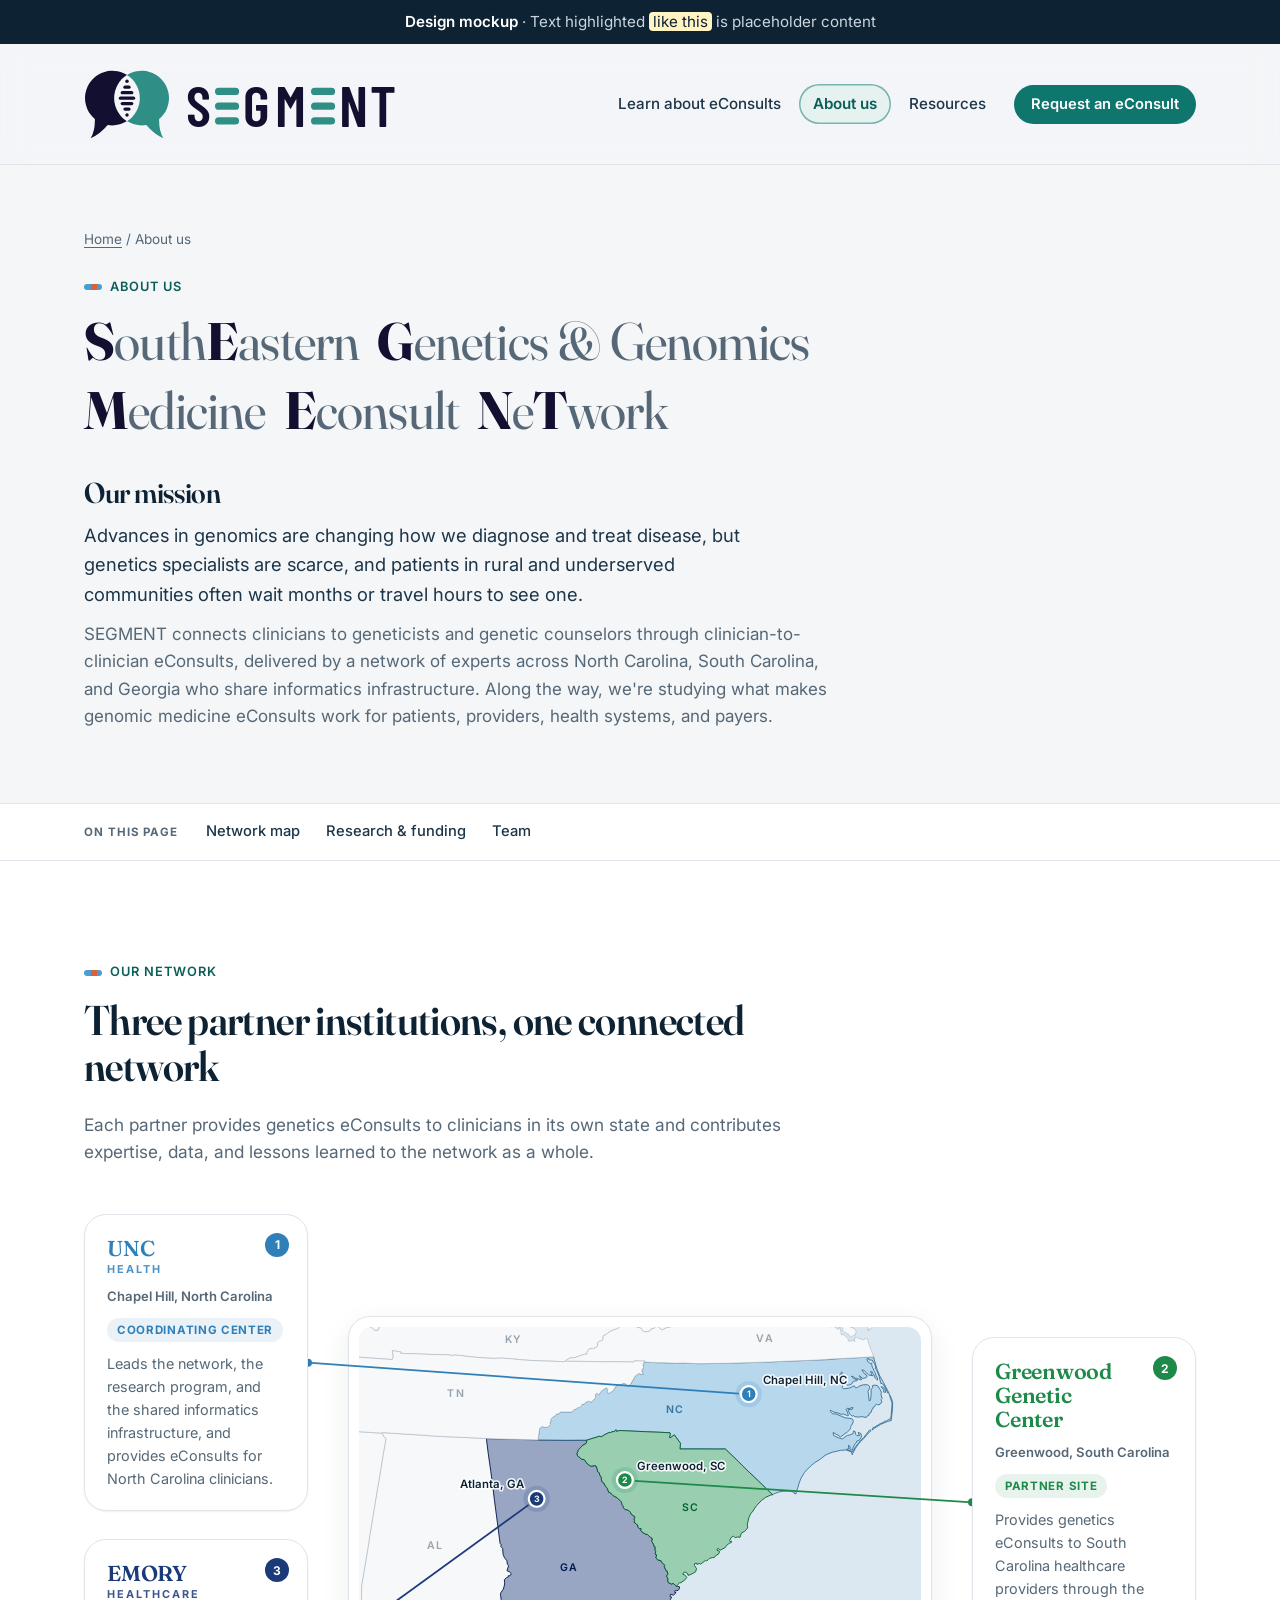
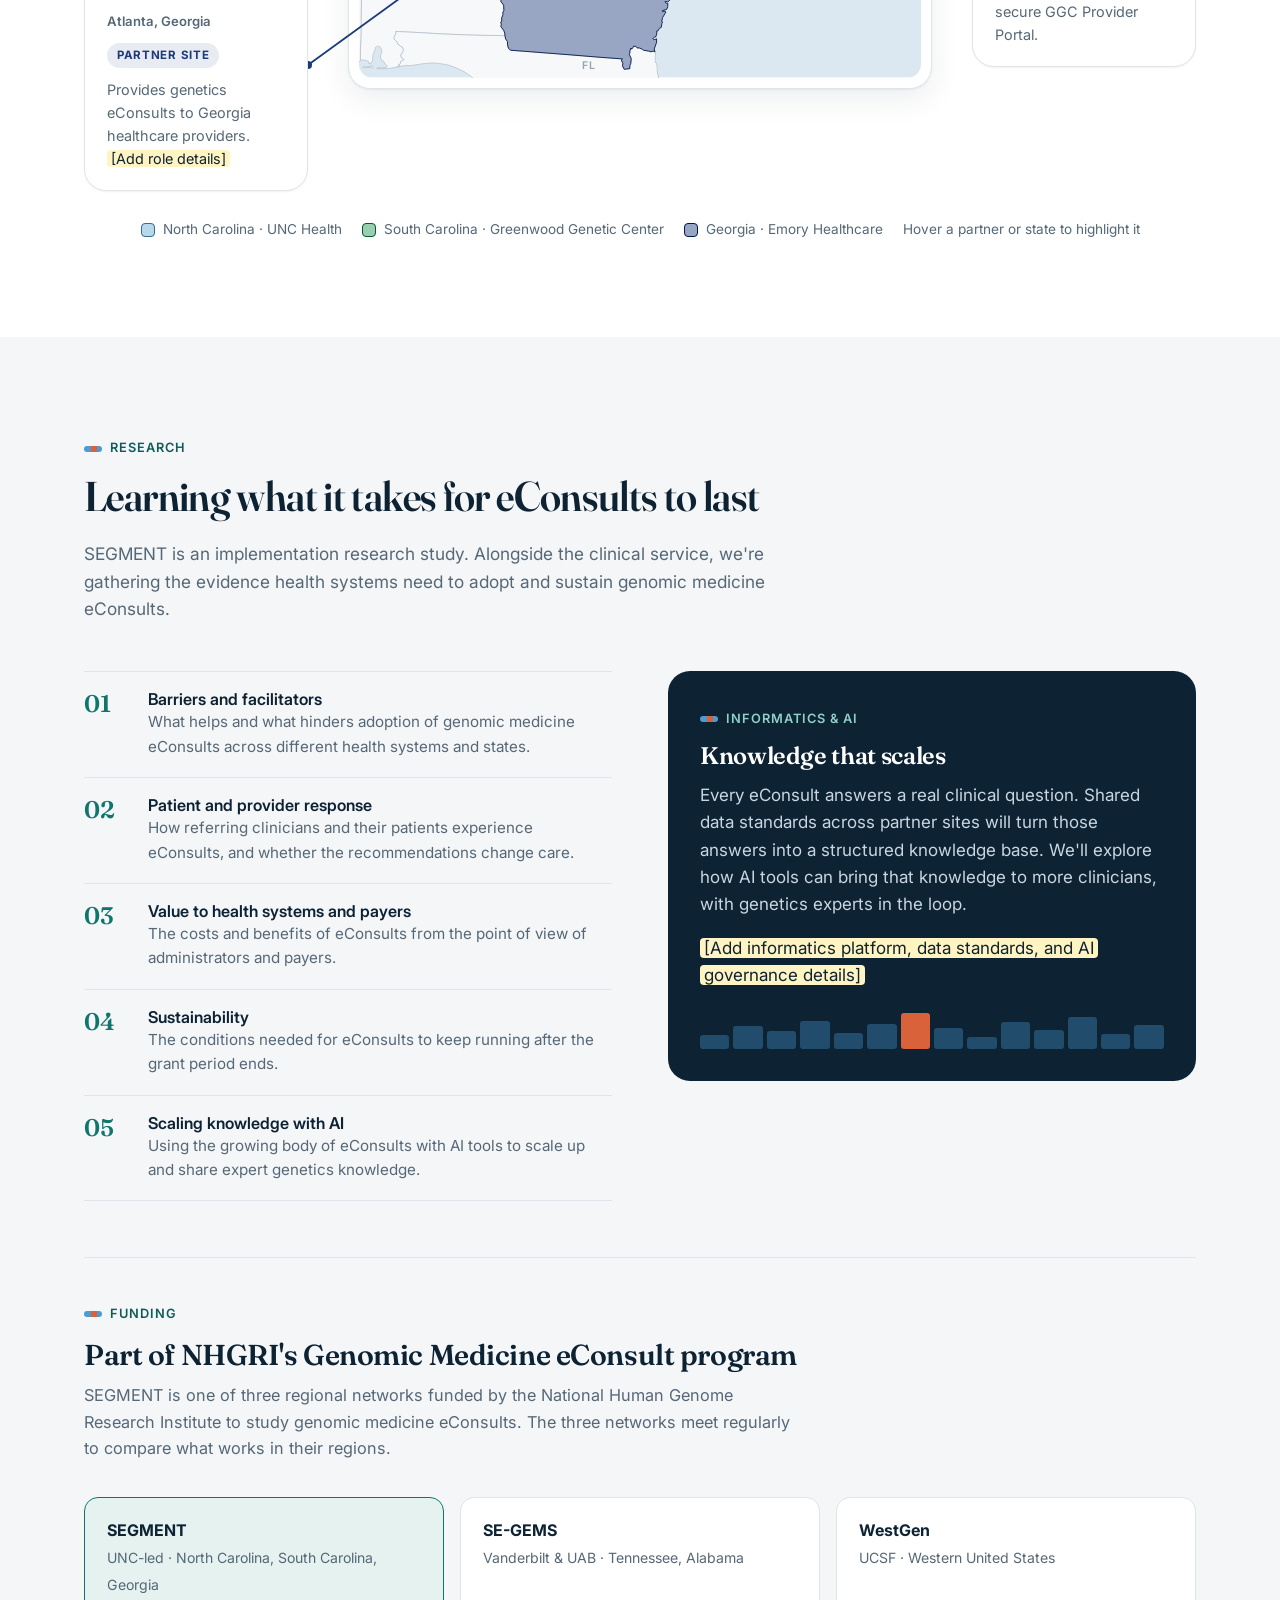
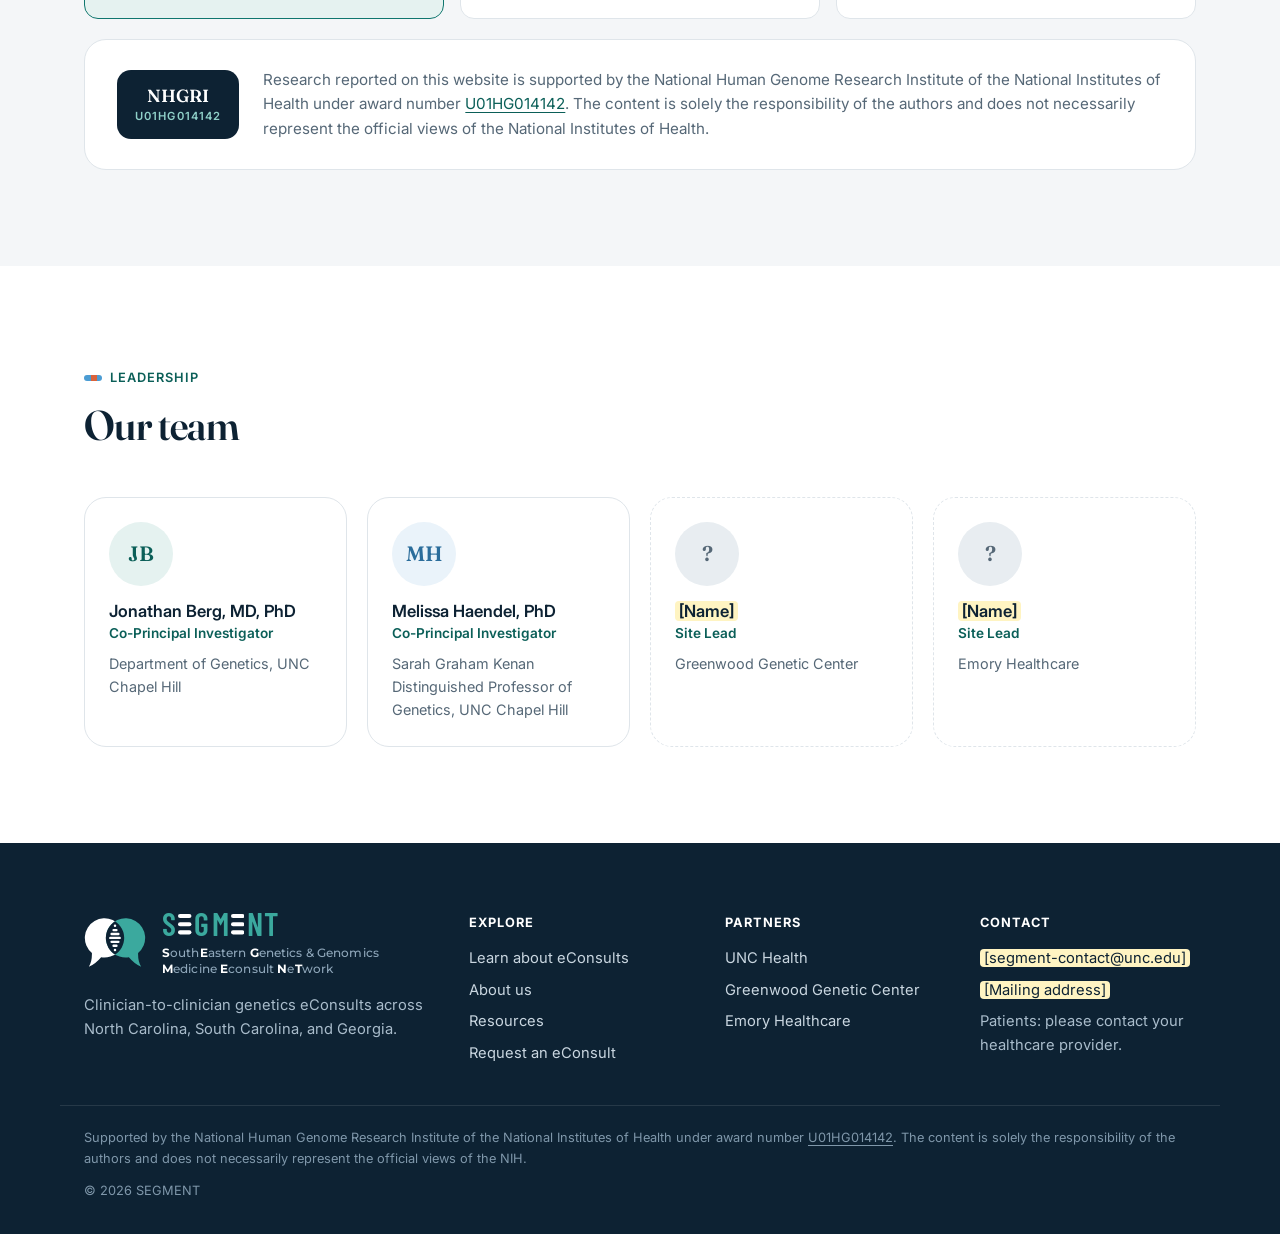
==== commit 0b6f982f: "Use bold, not underlines, for the SEGMENT letters everywhere Match the footer and the About page hea" ====
--- a/about.html
+++ b/about.html
@@ -7,11 +7,11 @@
   <meta name="robots" content="noindex, nofollow">
   <title>About us · SEGMENT</title>
   <meta name="description" content="SEGMENT is an NHGRI-funded network of UNC Health, Greenwood Genetic Center, and Emory Healthcare providing genetics eConsults across the Southeast.">
-  <link rel="icon" href="assets/favicon.svg?v=20261104-2" type="image/svg+xml">
+  <link rel="icon" href="assets/favicon.svg?v=20261104-4" type="image/svg+xml">
   <link rel="preconnect" href="https://fonts.googleapis.com">
   <link rel="preconnect" href="https://fonts.gstatic.com" crossorigin>
   <link href="https://fonts.googleapis.com/css2?family=Fraunces:ital,opsz,wght@0,9..144,400;0,9..144,500;0,9..144,600;1,9..144,500&family=Inter:wght@400;500;600;700&family=Barlow+Condensed:wght@600&family=Montserrat:wght@500&display=swap" rel="stylesheet">
-  <link rel="stylesheet" href="assets/styles.css?v=20261104-2">
+  <link rel="stylesheet" href="assets/styles.css?v=20261104-4">
 </head>
 <body>
   <div class="mock-banner"><strong>Design mockup</strong> · Text highlighted <span class="ph">like this</span> is placeholder content</div>
@@ -19,7 +19,7 @@
   <header class="site-header">
     <div class="container header-inner">
       <a class="brand" href="index.html" aria-label="SEGMENT home">
-        <img src="assets/logo-mark.svg?v=20261104-2" alt="" width="53" height="44">
+        <img src="assets/logo-mark.svg?v=20261104-4" alt="" width="53" height="44">
         <span class="brand-text">
           <span class="brand-name">S<svg class="bar-e" viewBox="0 0 46 70" aria-hidden="true"><rect width="46" height="14" rx="7"/><rect y="28" width="46" height="14" rx="7"/><rect y="56" width="46" height="14" rx="7"/></svg>G<span class="k-gm">M</span><svg class="bar-e" viewBox="0 0 46 70" aria-hidden="true"><rect width="46" height="14" rx="7"/><rect y="28" width="46" height="14" rx="7"/><rect y="56" width="46" height="14" rx="7"/></svg>N<span class="k-nt">T</span></span>
         </span>
@@ -211,10 +211,10 @@
     <div class="container footer-grid">
       <div>
         <a class="brand" href="index.html" aria-label="SEGMENT home">
-          <img src="assets/logo-mark-dark.svg?v=20261104-2" alt="" width="53" height="44">
+          <img src="assets/logo-mark-dark.svg?v=20261104-4" alt="" width="53" height="44">
           <span class="brand-text">
             <span class="brand-name">S<svg class="bar-e" viewBox="0 0 46 70" aria-hidden="true"><rect width="46" height="14" rx="7"/><rect y="28" width="46" height="14" rx="7"/><rect y="56" width="46" height="14" rx="7"/></svg>G<span class="k-gm">M</span><svg class="bar-e" viewBox="0 0 46 70" aria-hidden="true"><rect width="46" height="14" rx="7"/><rect y="28" width="46" height="14" rx="7"/><rect y="56" width="46" height="14" rx="7"/></svg>N<span class="k-nt">T</span></span>
-            <span class="brand-sub"><u>S</u>outh<u>E</u>astern <u>G</u>enetics &amp; Genomics <u>M</u>edicine <u>E</u>consult <u>N</u>e<u>T</u>work</span>
+            <span class="brand-sub"><b>S</b>outh<b>E</b>astern <b>G</b>enetics &amp; Genomics <b>M</b>edicine <b>E</b>consult <b>N</b>e<b>T</b>work</span>
           </span>
         </a>
         <p>Clinician-to-clinician genetics eConsults across North Carolina, South Carolina, and Georgia.</p>
@@ -251,6 +251,6 @@
     </div>
   </footer>
 
-  <script src="assets/main.js?v=20261104-2"></script>
+  <script src="assets/main.js?v=20261104-4"></script>
 </body>
 </html>
--- a/assets/styles.css
+++ b/assets/styles.css
@@ -182,7 +182,7 @@
 .brand-name .k-nt { margin-left: -0.03em; }
 .brand-sub { font-family: "Montserrat", var(--font-sans); font-weight: 500; font-size: 0.86rem; line-height: 1.35; color: var(--muted); letter-spacing: 0.01em; margin-top: 6px; max-width: 20em; }
 /* The letters that spell SEGMENT, wherever the name is written out */
-.brand-sub u, .lede u { text-decoration: underline; text-decoration-thickness: 2px; text-underline-offset: 3px; font-weight: 700; color: var(--ink); }
+.brand-sub b, .lede b { font-weight: 700; color: var(--ink); }
 
 .site-nav { display: flex; align-items: center; gap: 4px; }
 .site-nav a { white-space: nowrap; }
@@ -764,7 +764,7 @@
 .site-footer .brand img { width: 62px; height: 51px; }
 .site-footer .brand-name { font-size: 2rem; }
 .site-footer .brand-sub { font-size: 0.78rem; }
-.site-footer .brand-sub u { color: #fff; }
+.site-footer .brand-sub b { color: #fff; }
 .site-footer .brand-sub { color: #8fa7ba; display: block; }
 .site-footer h4 {
   color: #fff;
@@ -1082,7 +1082,7 @@
 .acronym span { white-space: nowrap; margin-right: 0.3em; }
 .acronym .break { flex-basis: 100%; height: 0; margin: 0; }
 .acronym b { color: var(--teal); font-weight: 600; }
-.acronym b.seg { color: #120f31; text-decoration: underline; text-decoration-thickness: 3px; text-underline-offset: 5px; }
+.acronym b.seg { color: #120f31; font-weight: 700; }
 
 /* About page head: the expanded name is the heading, the mission sits beneath it */
 .page-head h1.acronym { font-size: clamp(2rem, 4.6vw, 3.3rem); line-height: 1.15; max-width: none; margin: 0 0 36px; }
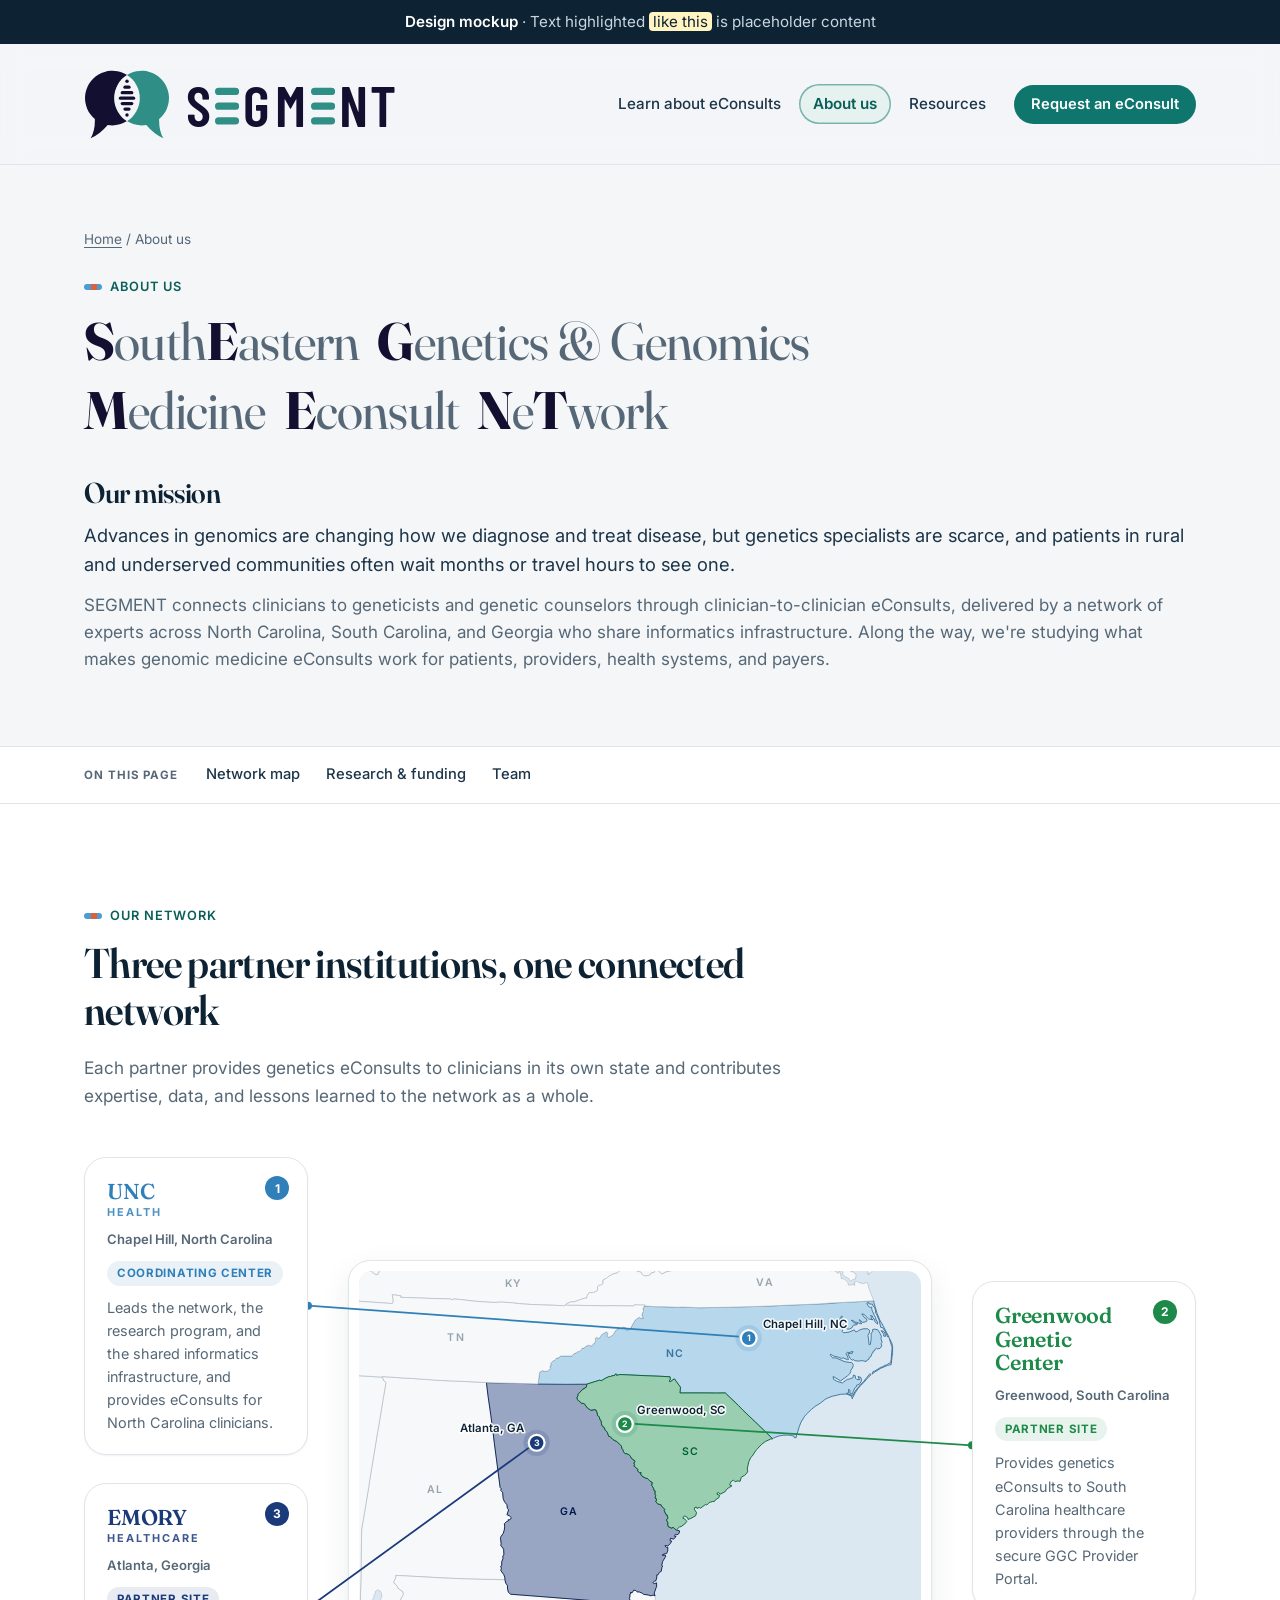
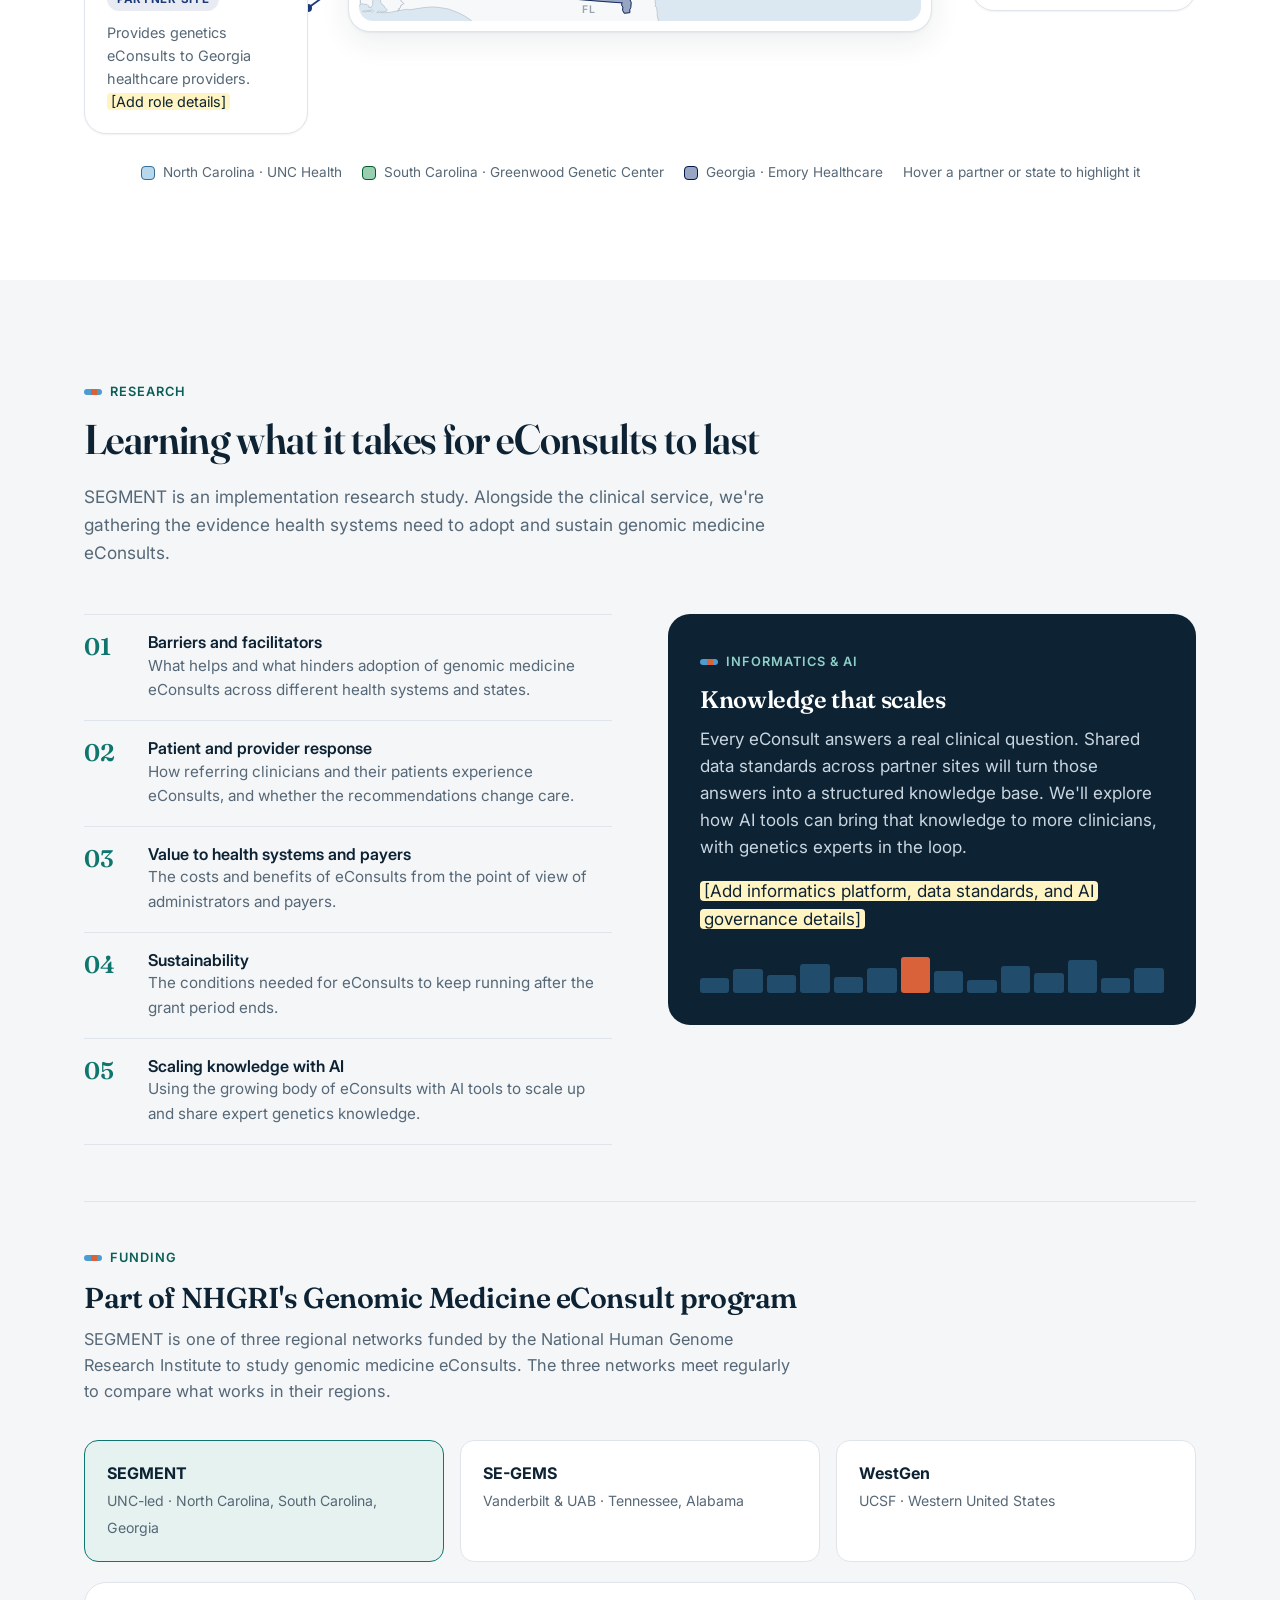
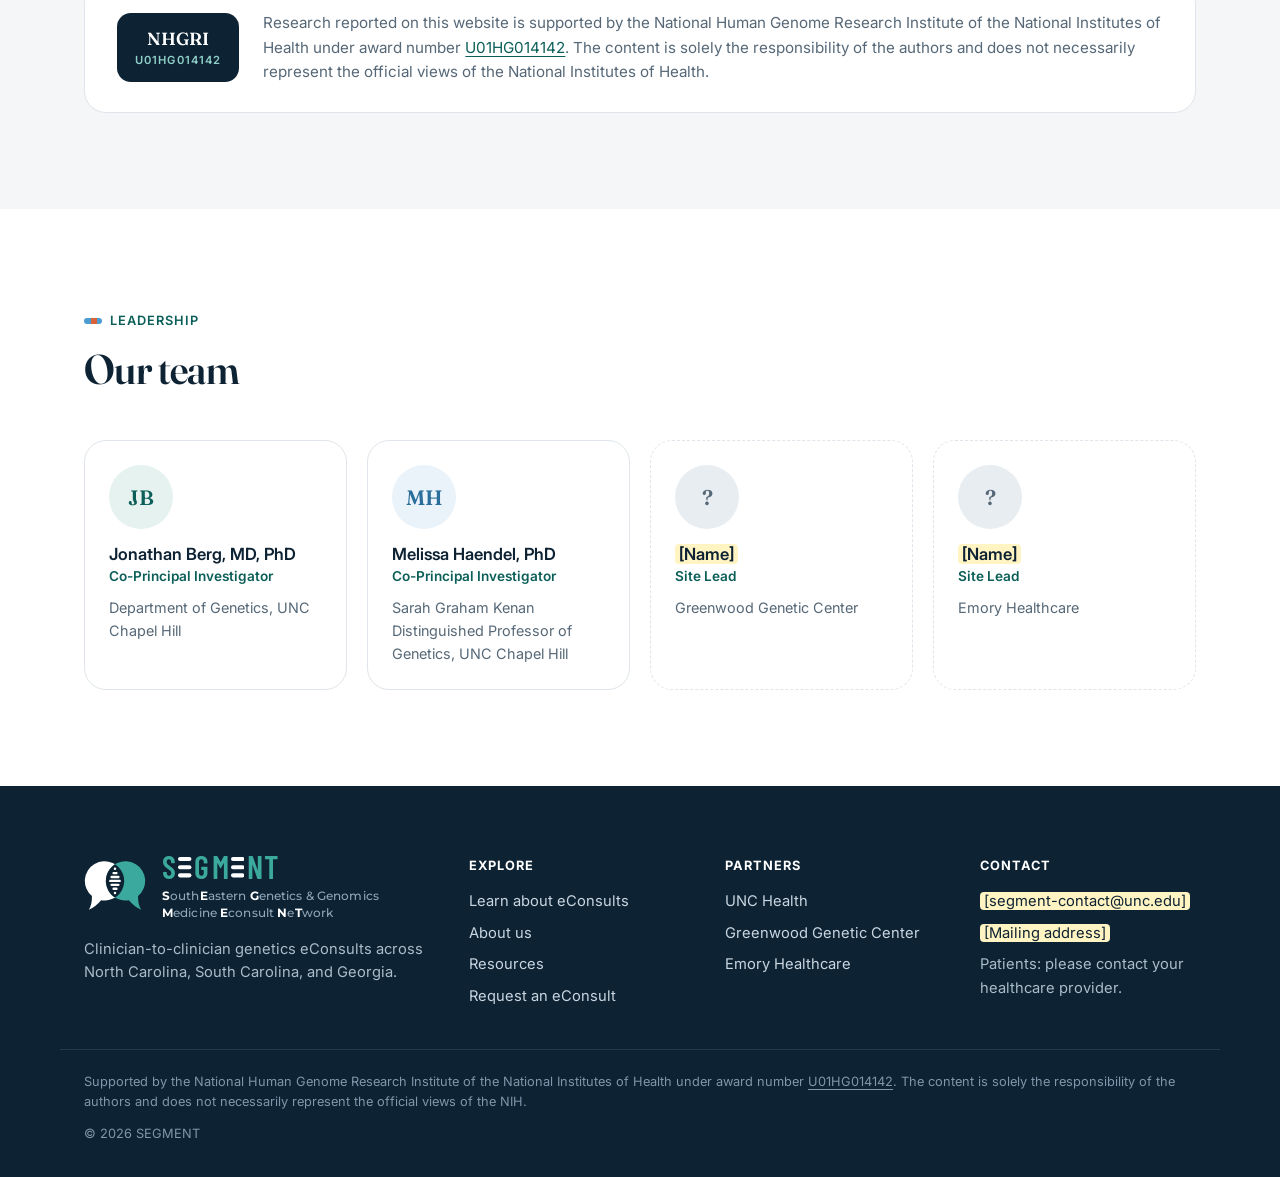
==== commit 9ad1acfd: "Let the About page mission text run full width Co-Authored-By: Claude Opus 5.5 <noreply@anthropic.co" ====
--- a/about.html
+++ b/about.html
@@ -7,11 +7,11 @@
   <meta name="robots" content="noindex, nofollow">
   <title>About us · SEGMENT</title>
   <meta name="description" content="SEGMENT is an NHGRI-funded network of UNC Health, Greenwood Genetic Center, and Emory Healthcare providing genetics eConsults across the Southeast.">
-  <link rel="icon" href="assets/favicon.svg?v=20261104-4" type="image/svg+xml">
+  <link rel="icon" href="assets/favicon.svg?v=20261104-5" type="image/svg+xml">
   <link rel="preconnect" href="https://fonts.googleapis.com">
   <link rel="preconnect" href="https://fonts.gstatic.com" crossorigin>
   <link href="https://fonts.googleapis.com/css2?family=Fraunces:ital,opsz,wght@0,9..144,400;0,9..144,500;0,9..144,600;1,9..144,500&family=Inter:wght@400;500;600;700&family=Barlow+Condensed:wght@600&family=Montserrat:wght@500&display=swap" rel="stylesheet">
-  <link rel="stylesheet" href="assets/styles.css?v=20261104-4">
+  <link rel="stylesheet" href="assets/styles.css?v=20261104-5">
 </head>
 <body>
   <div class="mock-banner"><strong>Design mockup</strong> · Text highlighted <span class="ph">like this</span> is placeholder content</div>
@@ -19,7 +19,7 @@
   <header class="site-header">
     <div class="container header-inner">
       <a class="brand" href="index.html" aria-label="SEGMENT home">
-        <img src="assets/logo-mark.svg?v=20261104-4" alt="" width="53" height="44">
+        <img src="assets/logo-mark.svg?v=20261104-5" alt="" width="53" height="44">
         <span class="brand-text">
           <span class="brand-name">S<svg class="bar-e" viewBox="0 0 46 70" aria-hidden="true"><rect width="46" height="14" rx="7"/><rect y="28" width="46" height="14" rx="7"/><rect y="56" width="46" height="14" rx="7"/></svg>G<span class="k-gm">M</span><svg class="bar-e" viewBox="0 0 46 70" aria-hidden="true"><rect width="46" height="14" rx="7"/><rect y="28" width="46" height="14" rx="7"/><rect y="56" width="46" height="14" rx="7"/></svg>N<span class="k-nt">T</span></span>
         </span>
@@ -211,7 +211,7 @@
     <div class="container footer-grid">
       <div>
         <a class="brand" href="index.html" aria-label="SEGMENT home">
-          <img src="assets/logo-mark-dark.svg?v=20261104-4" alt="" width="53" height="44">
+          <img src="assets/logo-mark-dark.svg?v=20261104-5" alt="" width="53" height="44">
           <span class="brand-text">
             <span class="brand-name">S<svg class="bar-e" viewBox="0 0 46 70" aria-hidden="true"><rect width="46" height="14" rx="7"/><rect y="28" width="46" height="14" rx="7"/><rect y="56" width="46" height="14" rx="7"/></svg>G<span class="k-gm">M</span><svg class="bar-e" viewBox="0 0 46 70" aria-hidden="true"><rect width="46" height="14" rx="7"/><rect y="28" width="46" height="14" rx="7"/><rect y="56" width="46" height="14" rx="7"/></svg>N<span class="k-nt">T</span></span>
             <span class="brand-sub"><b>S</b>outh<b>E</b>astern <b>G</b>enetics &amp; Genomics <b>M</b>edicine <b>E</b>consult <b>N</b>e<b>T</b>work</span>
@@ -251,6 +251,6 @@
     </div>
   </footer>
 
-  <script src="assets/main.js?v=20261104-4"></script>
+  <script src="assets/main.js?v=20261104-5"></script>
 </body>
 </html>
--- a/assets/styles.css
+++ b/assets/styles.css
@@ -1086,9 +1086,9 @@
 
 /* About page head: the expanded name is the heading, the mission sits beneath it */
 .page-head h1.acronym { font-size: clamp(2rem, 4.6vw, 3.3rem); line-height: 1.15; max-width: none; margin: 0 0 36px; }
-.mission { max-width: 760px; display: grid; gap: 12px; }
+.mission { display: grid; gap: 12px; }
 .mission h2 { font-size: clamp(1.4rem, 2.4vw, 1.8rem); margin: 0; }
-.mission .lede { margin: 0; }
+.mission .lede { margin: 0; max-width: none; }
 
 /* Partner map diagram */
 .partner-diagram {
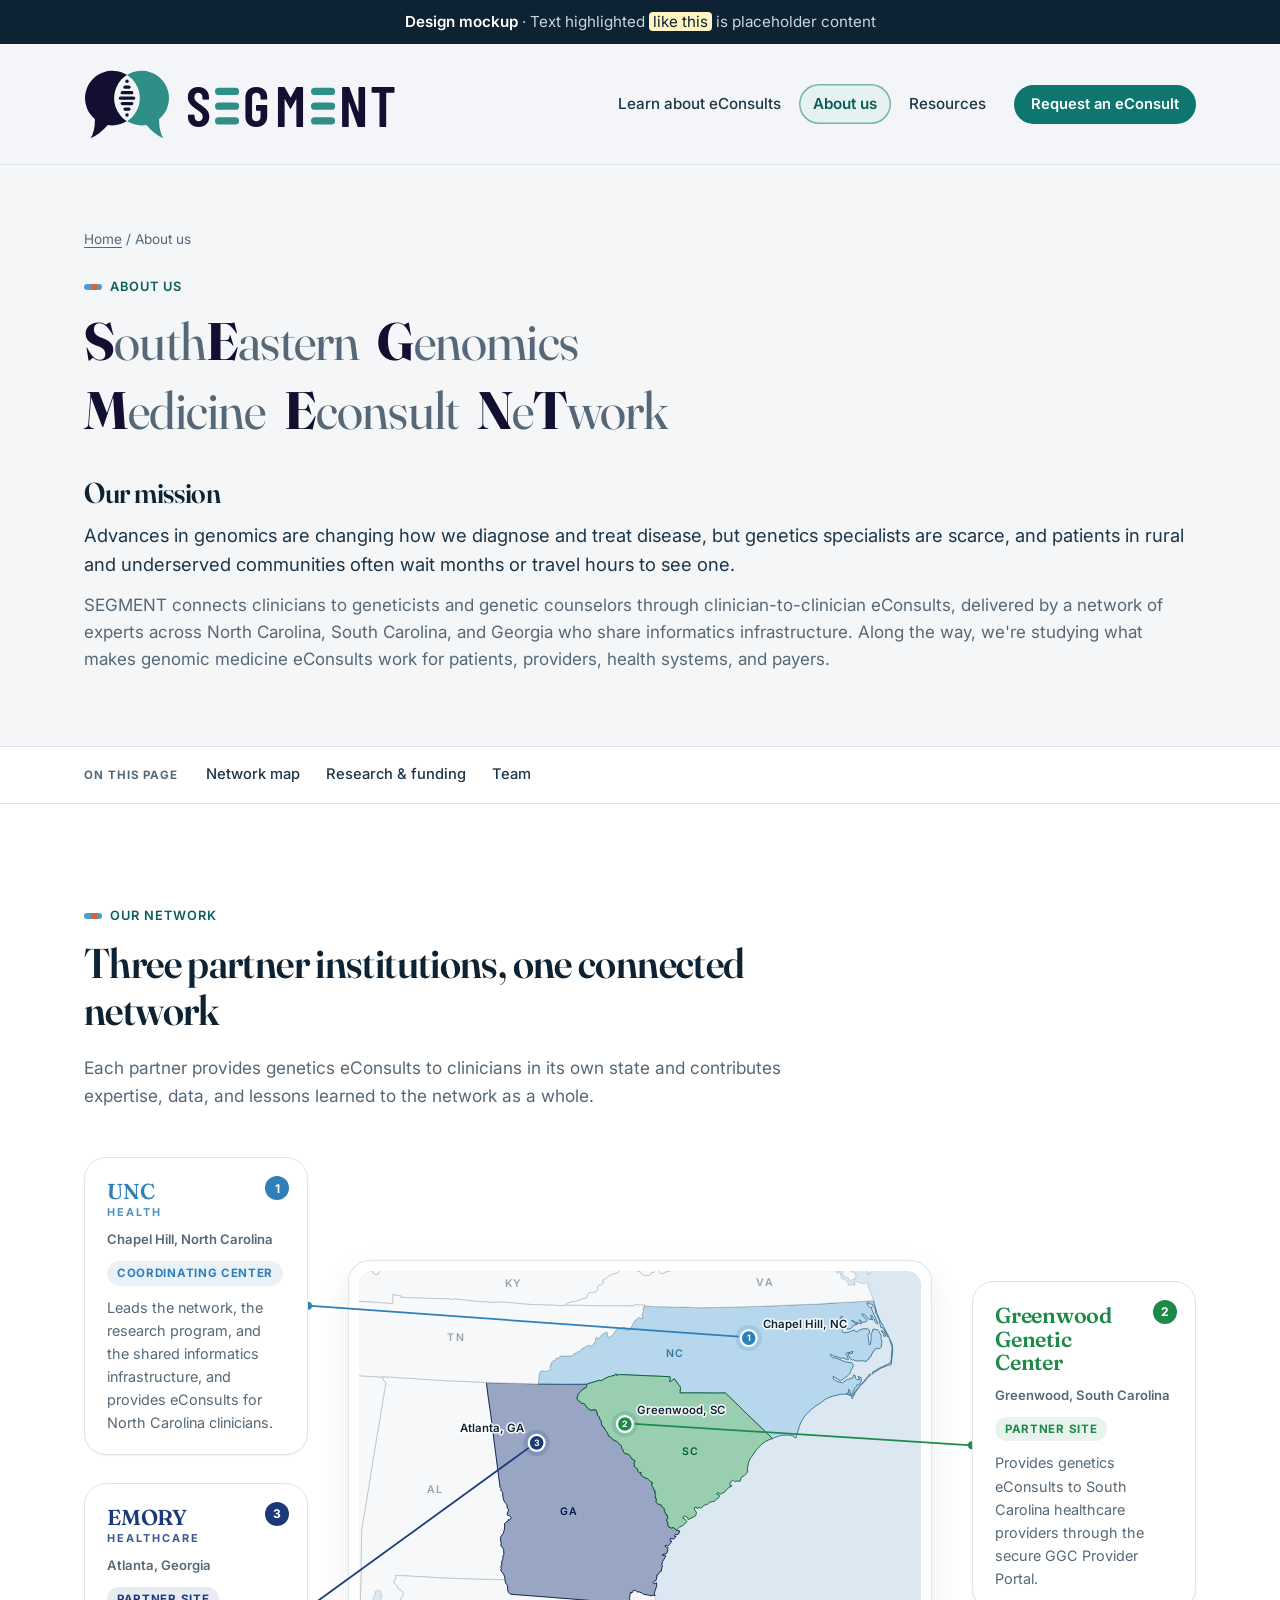
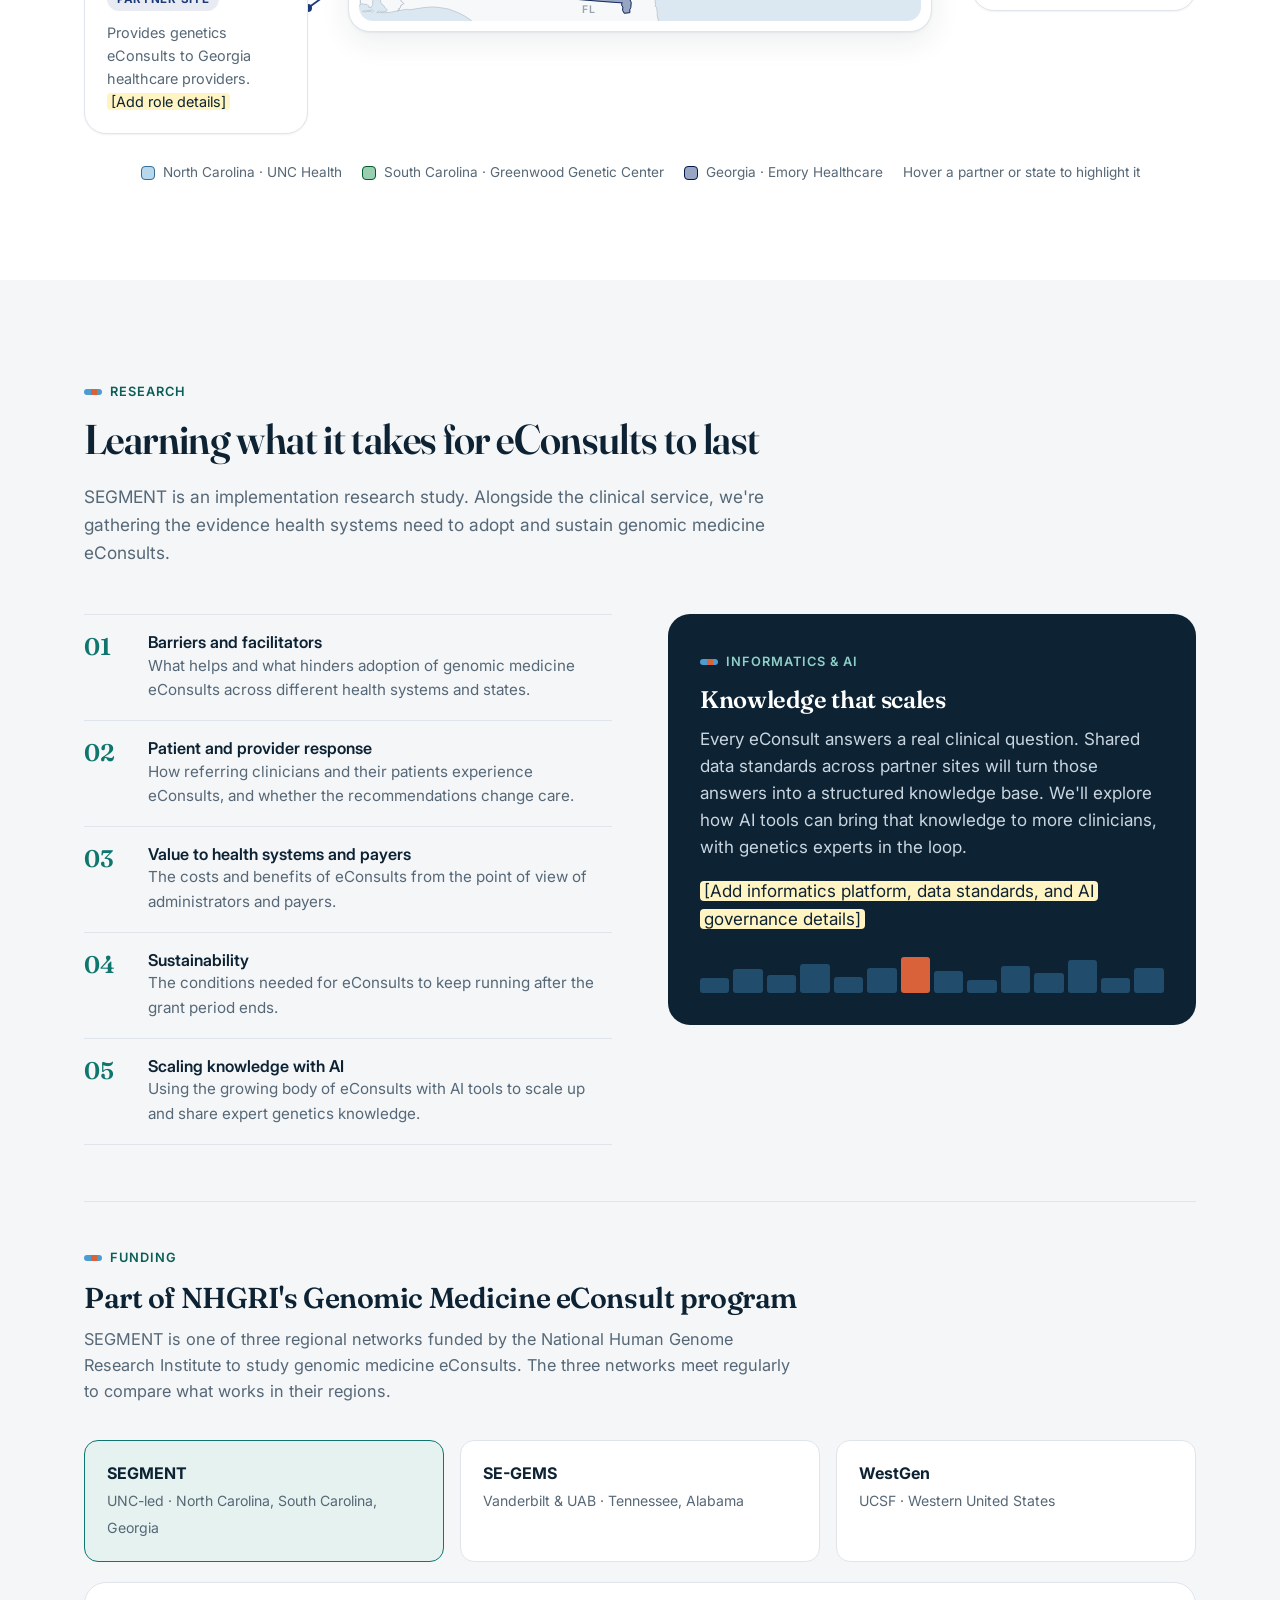
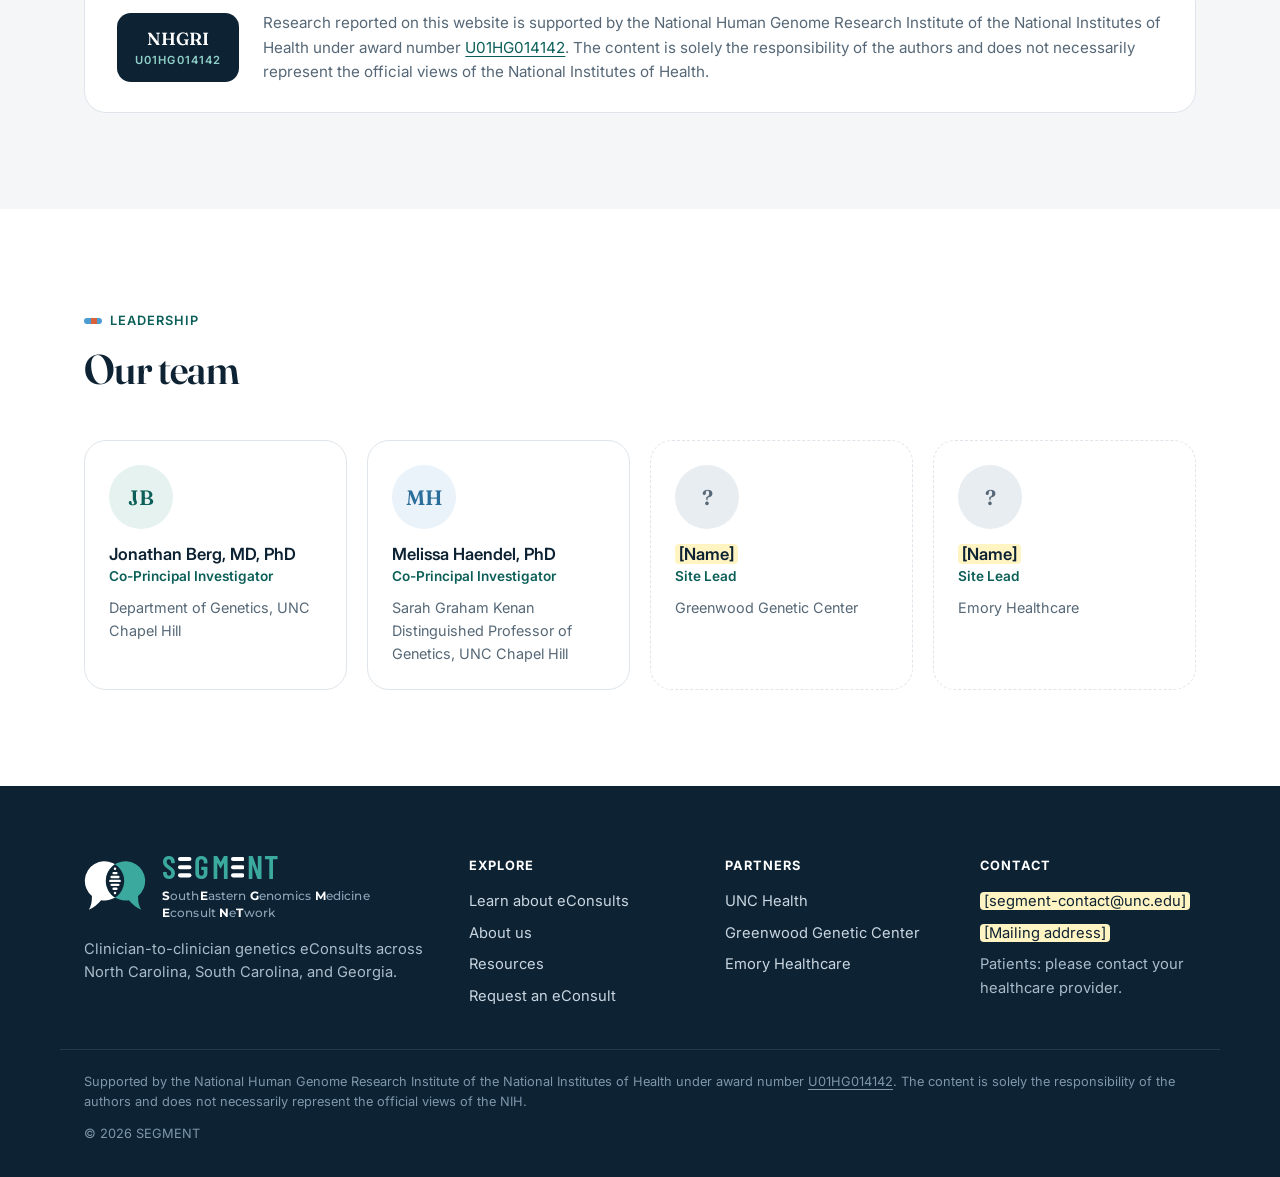
==== commit cde7d1ae: "Shorten the spelled-out name to "Genomics" instead of "Genetics & Genomics" SEGMENT now reads SouthE" ====
--- a/about.html
+++ b/about.html
@@ -40,9 +40,9 @@
         <div>
           <p class="breadcrumb"><a href="index.html">Home</a> / About us</p>
           <p class="eyebrow">About us</p>
-          <h1 class="acronym" aria-label="SEGMENT: SouthEastern Genetics and Genomics Medicine Econsult NeTwork">
+          <h1 class="acronym" aria-label="SEGMENT: SouthEastern Genomics Medicine Econsult NeTwork">
             <span><b class="seg">S</b>outh<b class="seg">E</b>astern</span>
-            <span><b class="seg">G</b>enetics &amp; Genomics</span>
+            <span><b class="seg">G</b>enomics</span>
             <span class="break" aria-hidden="true"></span>
             <span><b class="seg">M</b>edicine</span>
             <span><b class="seg">E</b>consult</span>
@@ -214,7 +214,7 @@
           <img src="assets/logo-mark-dark.svg?v=20261104-5" alt="" width="53" height="44">
           <span class="brand-text">
             <span class="brand-name">S<svg class="bar-e" viewBox="0 0 46 70" aria-hidden="true"><rect width="46" height="14" rx="7"/><rect y="28" width="46" height="14" rx="7"/><rect y="56" width="46" height="14" rx="7"/></svg>G<span class="k-gm">M</span><svg class="bar-e" viewBox="0 0 46 70" aria-hidden="true"><rect width="46" height="14" rx="7"/><rect y="28" width="46" height="14" rx="7"/><rect y="56" width="46" height="14" rx="7"/></svg>N<span class="k-nt">T</span></span>
-            <span class="brand-sub"><b>S</b>outh<b>E</b>astern <b>G</b>enetics &amp; Genomics <b>M</b>edicine <b>E</b>consult <b>N</b>e<b>T</b>work</span>
+            <span class="brand-sub"><b>S</b>outh<b>E</b>astern <b>G</b>enomics <b>M</b>edicine <b>E</b>consult <b>N</b>e<b>T</b>work</span>
           </span>
         </a>
         <p>Clinician-to-clinician genetics eConsults across North Carolina, South Carolina, and Georgia.</p>
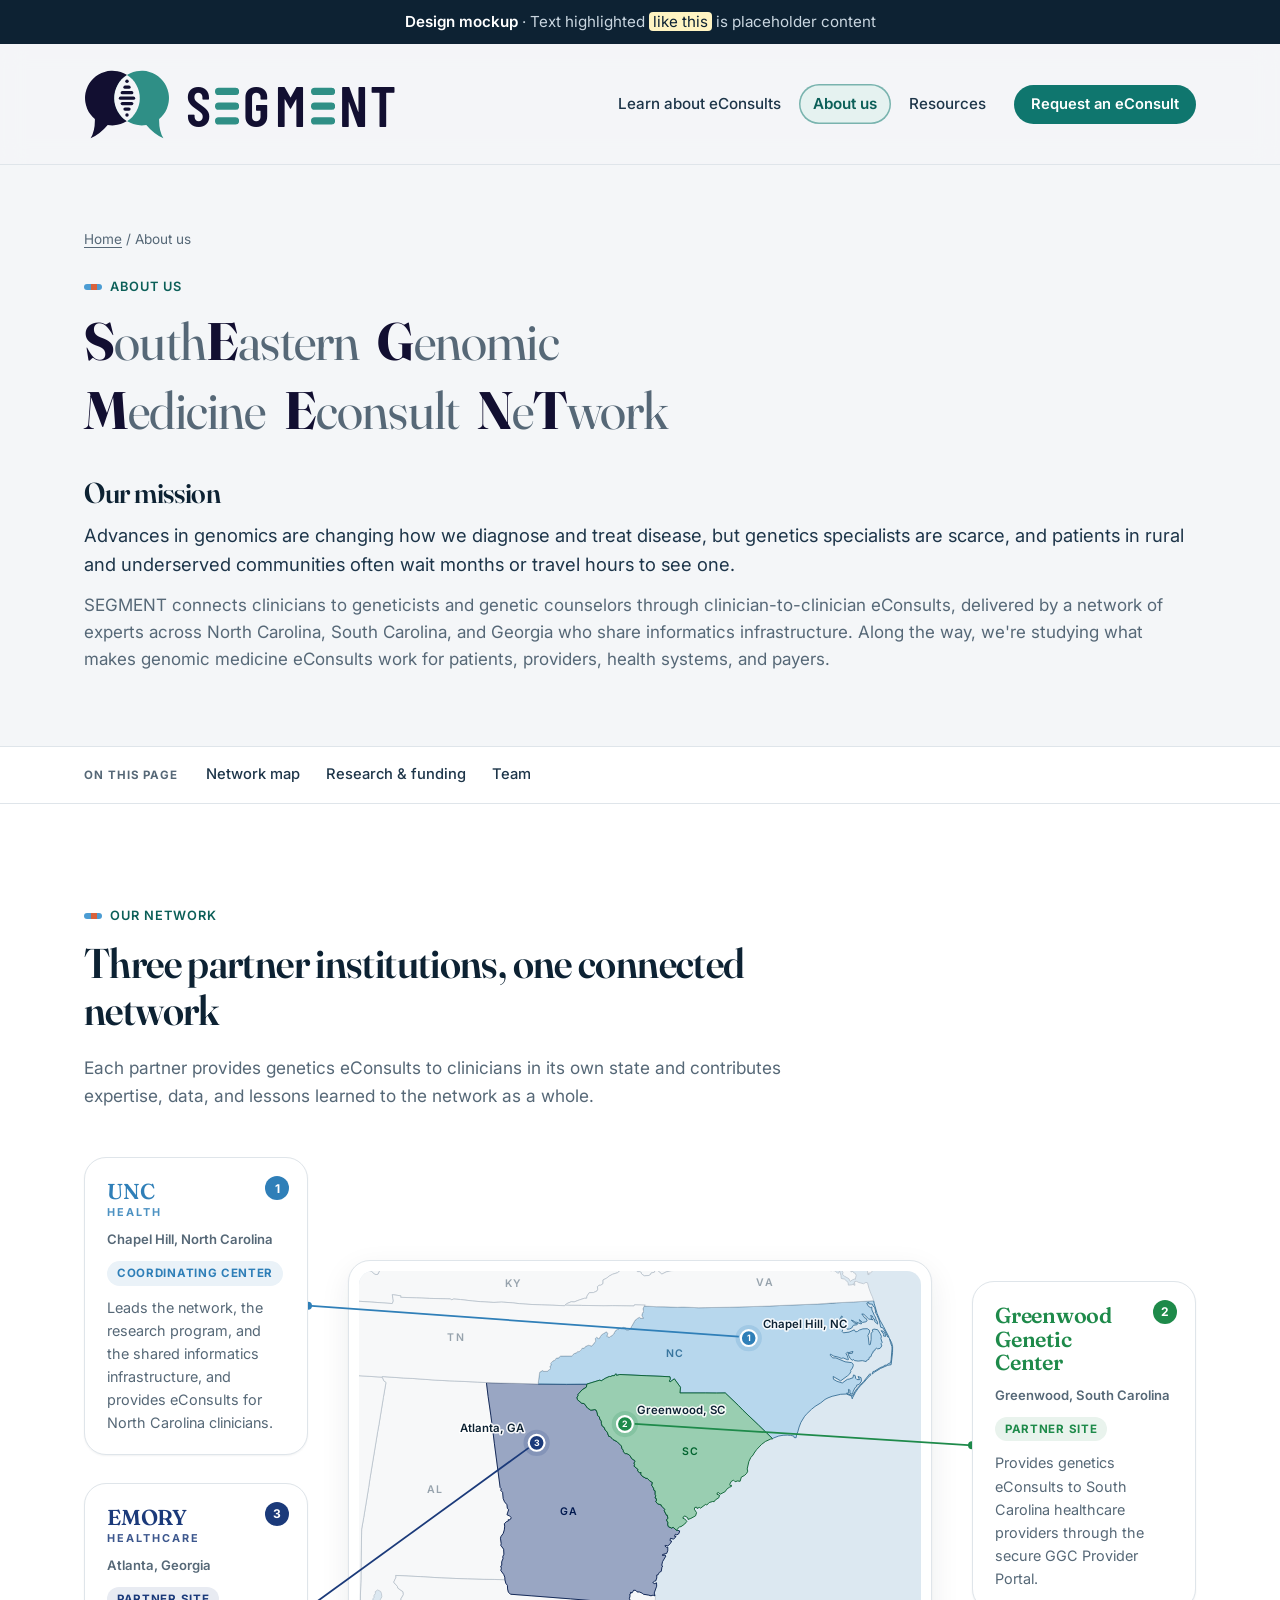
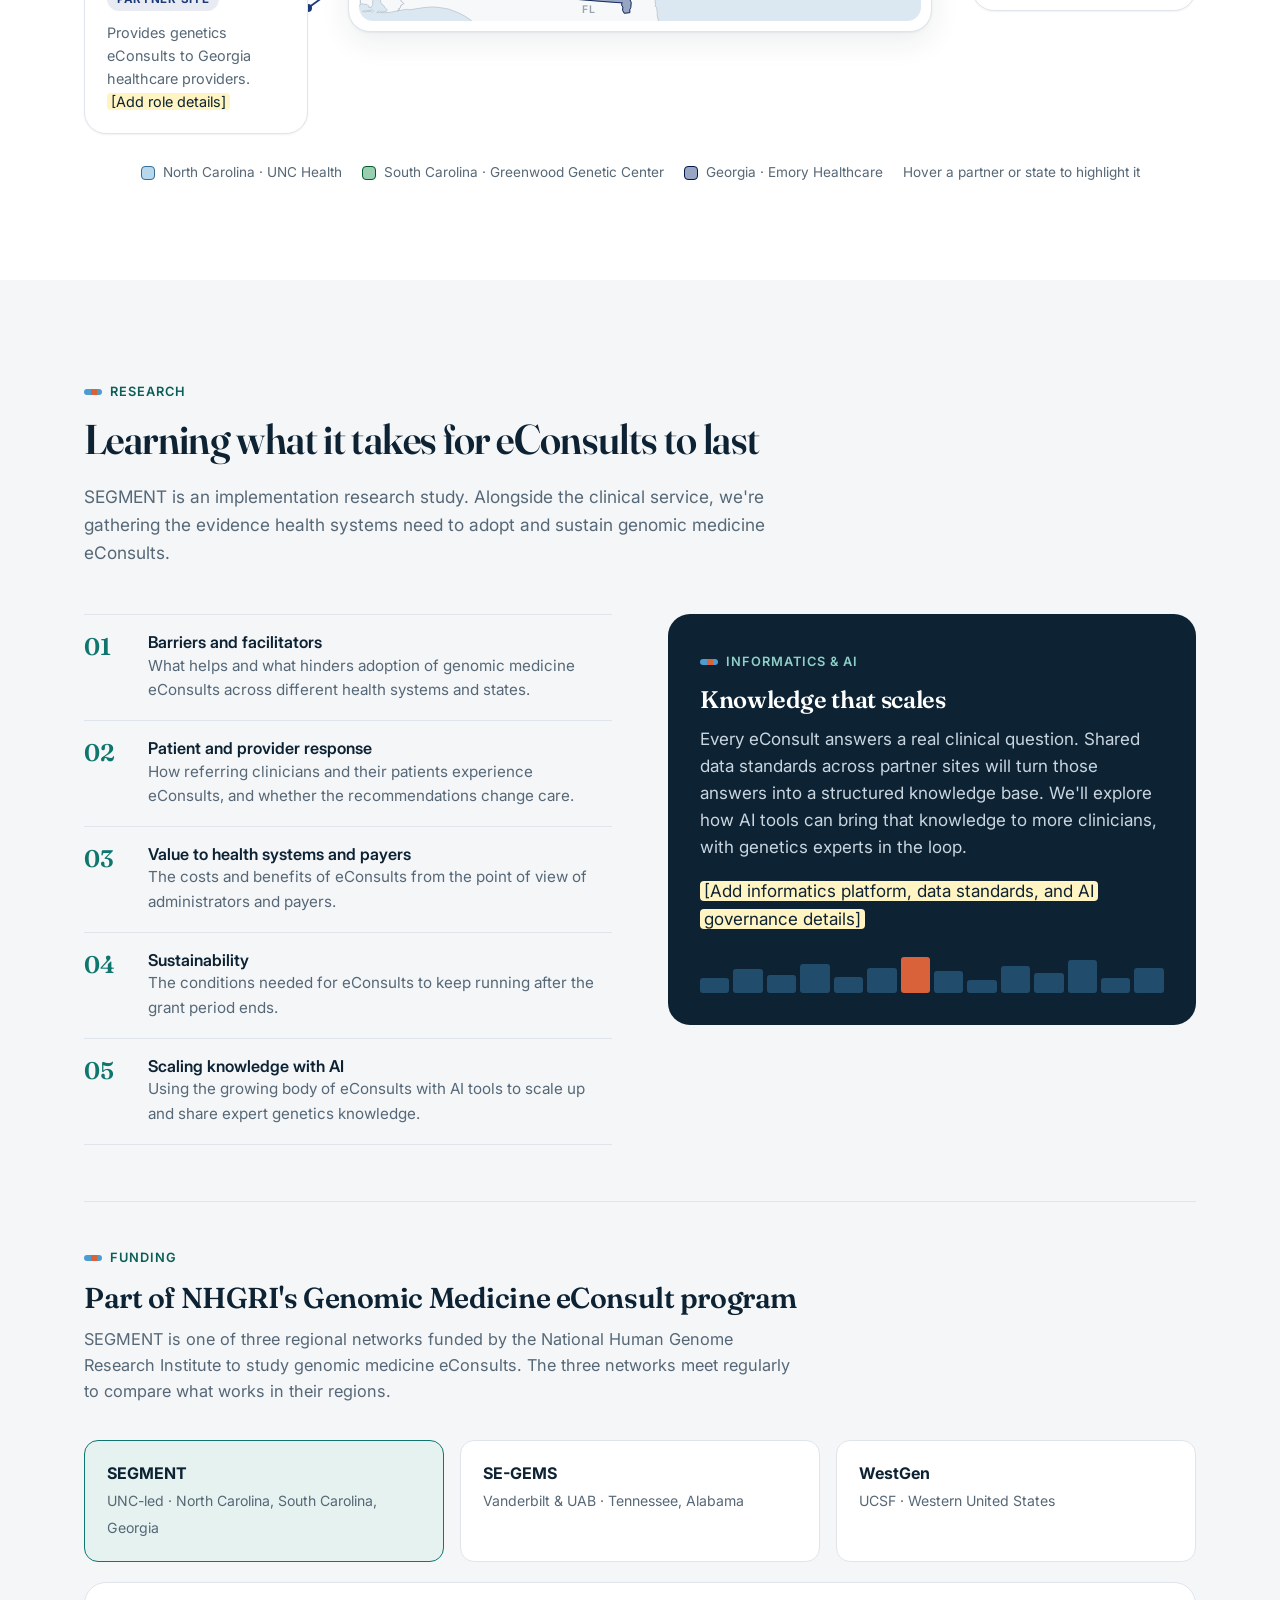
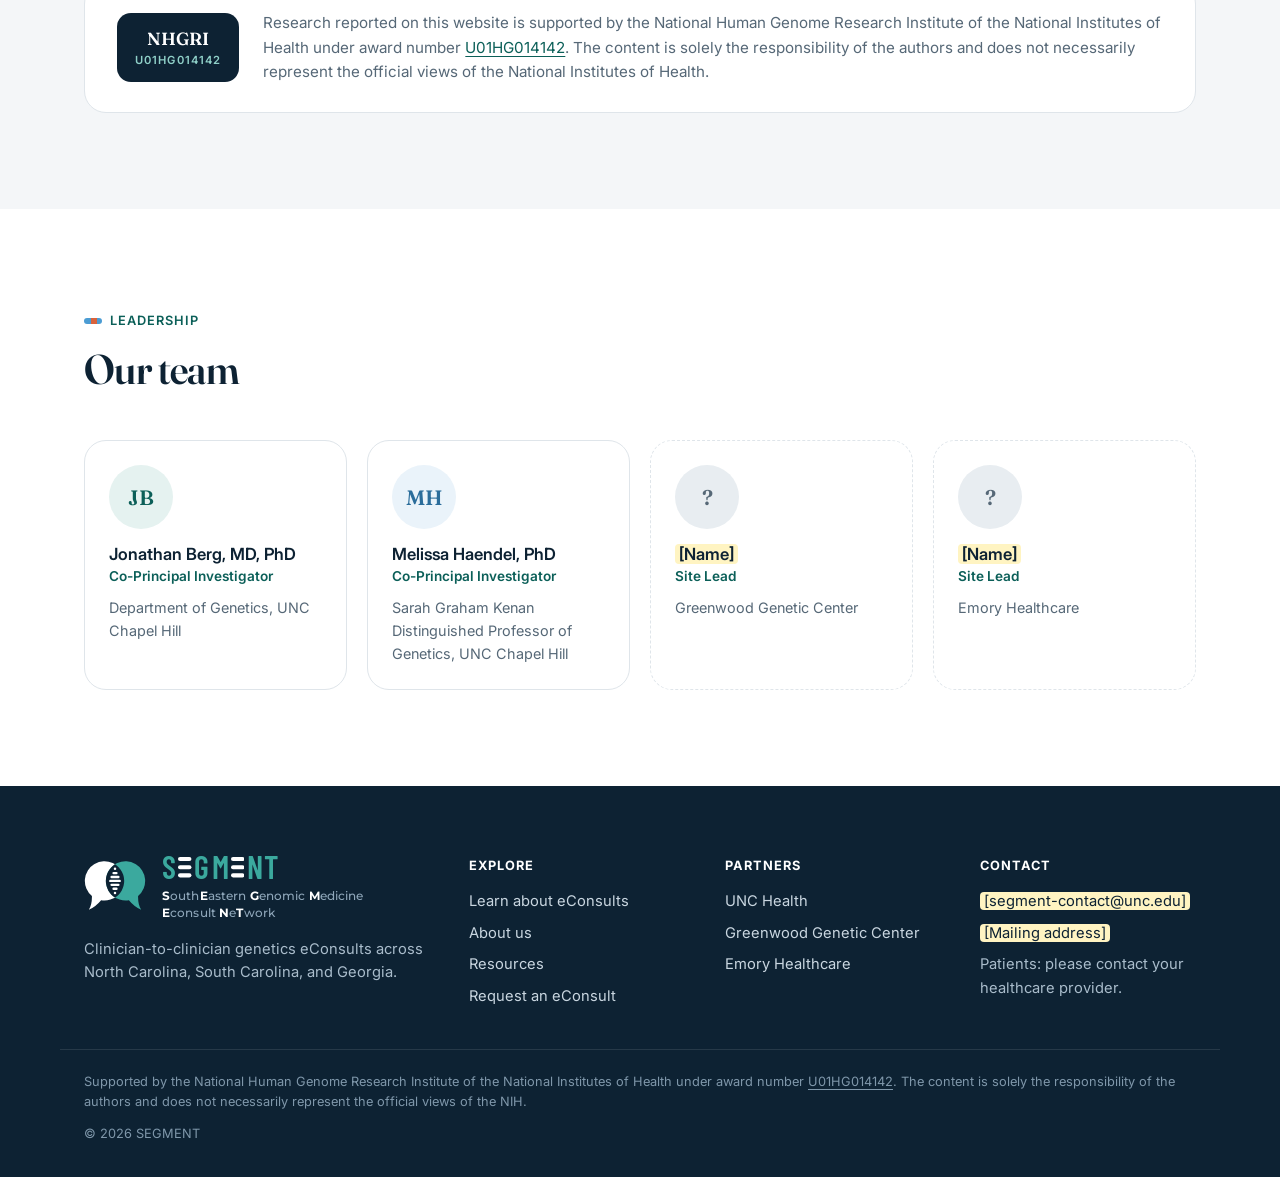
==== commit ac917d11: "Use "Genomic" instead of "Genomics" in the spelled-out name SEGMENT now reads SouthEastern Genomic M" ====
--- a/about.html
+++ b/about.html
@@ -40,9 +40,9 @@
         <div>
           <p class="breadcrumb"><a href="index.html">Home</a> / About us</p>
           <p class="eyebrow">About us</p>
-          <h1 class="acronym" aria-label="SEGMENT: SouthEastern Genomics Medicine Econsult NeTwork">
+          <h1 class="acronym" aria-label="SEGMENT: SouthEastern Genomic Medicine Econsult NeTwork">
             <span><b class="seg">S</b>outh<b class="seg">E</b>astern</span>
-            <span><b class="seg">G</b>enomics</span>
+            <span><b class="seg">G</b>enomic</span>
             <span class="break" aria-hidden="true"></span>
             <span><b class="seg">M</b>edicine</span>
             <span><b class="seg">E</b>consult</span>
@@ -214,7 +214,7 @@
           <img src="assets/logo-mark-dark.svg?v=20261104-5" alt="" width="53" height="44">
           <span class="brand-text">
             <span class="brand-name">S<svg class="bar-e" viewBox="0 0 46 70" aria-hidden="true"><rect width="46" height="14" rx="7"/><rect y="28" width="46" height="14" rx="7"/><rect y="56" width="46" height="14" rx="7"/></svg>G<span class="k-gm">M</span><svg class="bar-e" viewBox="0 0 46 70" aria-hidden="true"><rect width="46" height="14" rx="7"/><rect y="28" width="46" height="14" rx="7"/><rect y="56" width="46" height="14" rx="7"/></svg>N<span class="k-nt">T</span></span>
-            <span class="brand-sub"><b>S</b>outh<b>E</b>astern <b>G</b>enomics <b>M</b>edicine <b>E</b>consult <b>N</b>e<b>T</b>work</span>
+            <span class="brand-sub"><b>S</b>outh<b>E</b>astern <b>G</b>enomic <b>M</b>edicine <b>E</b>consult <b>N</b>e<b>T</b>work</span>
           </span>
         </a>
         <p>Clinician-to-clinician genetics eConsults across North Carolina, South Carolina, and Georgia.</p>
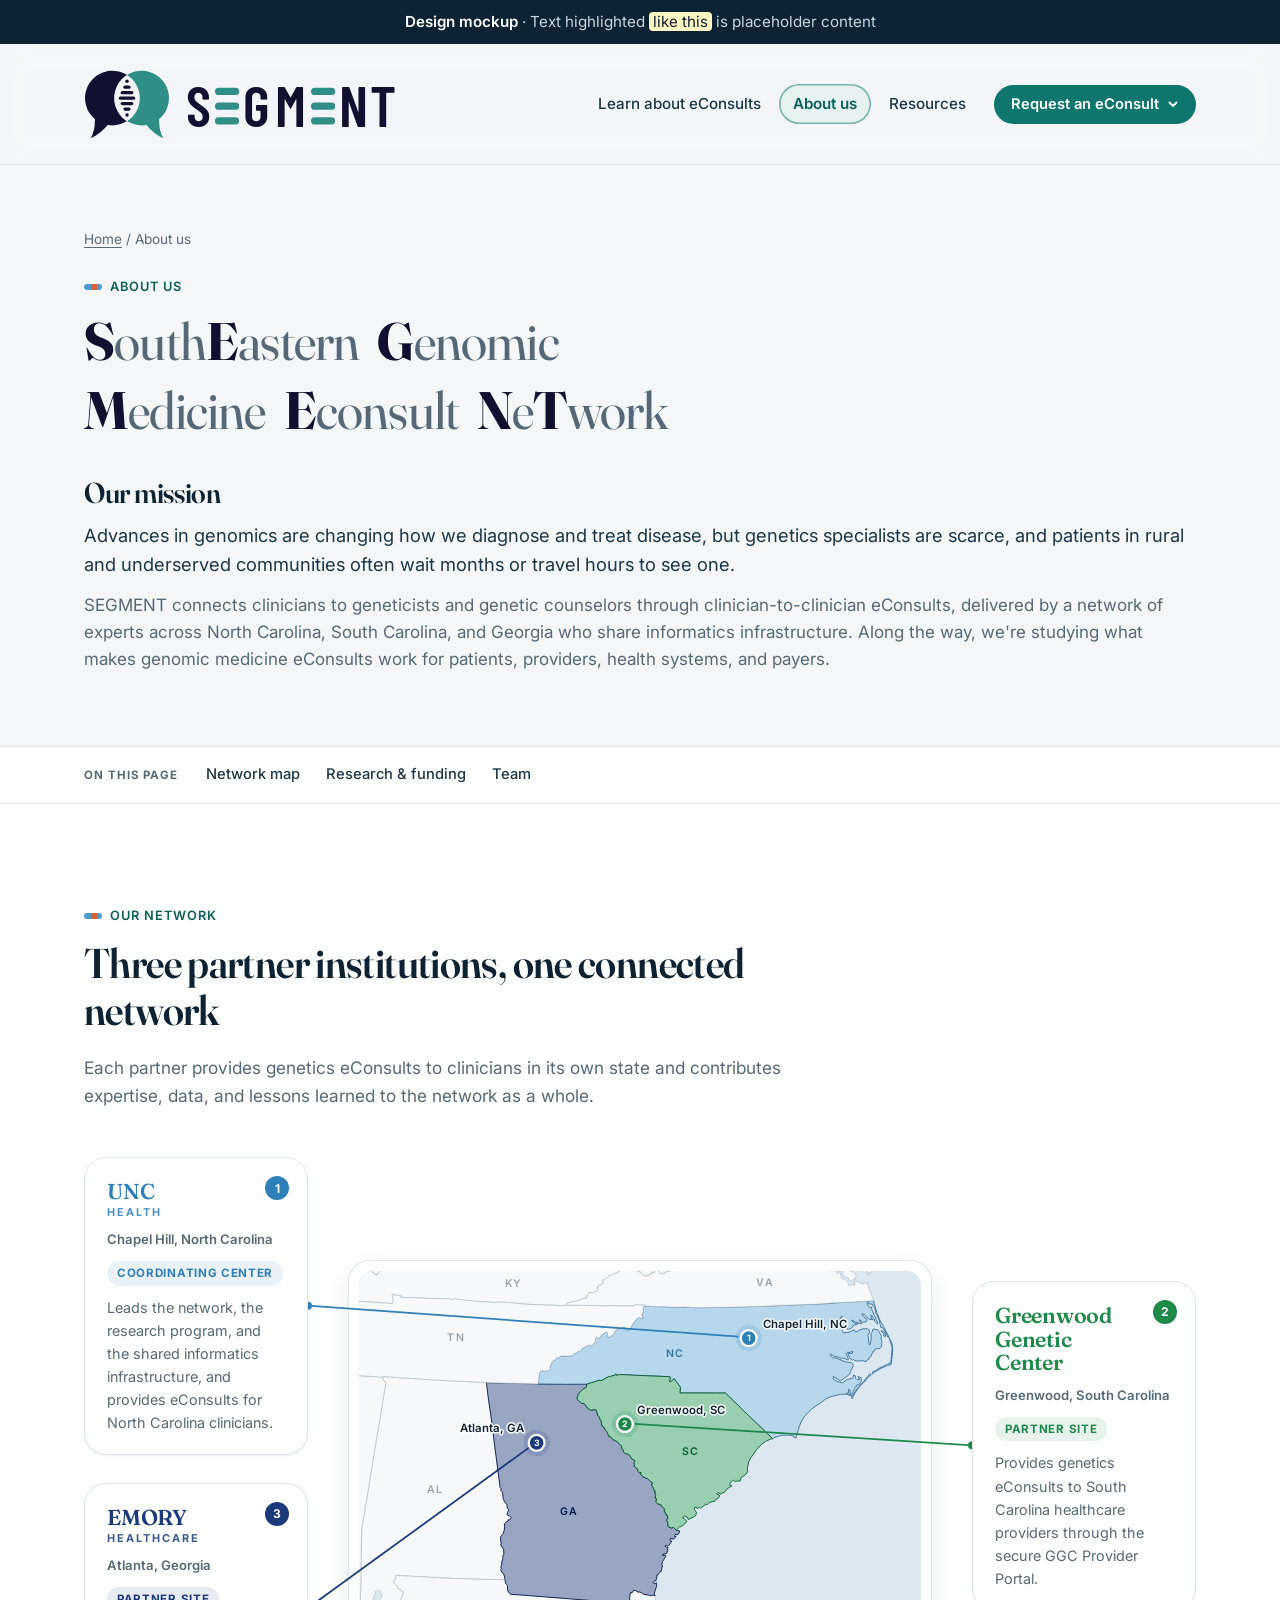
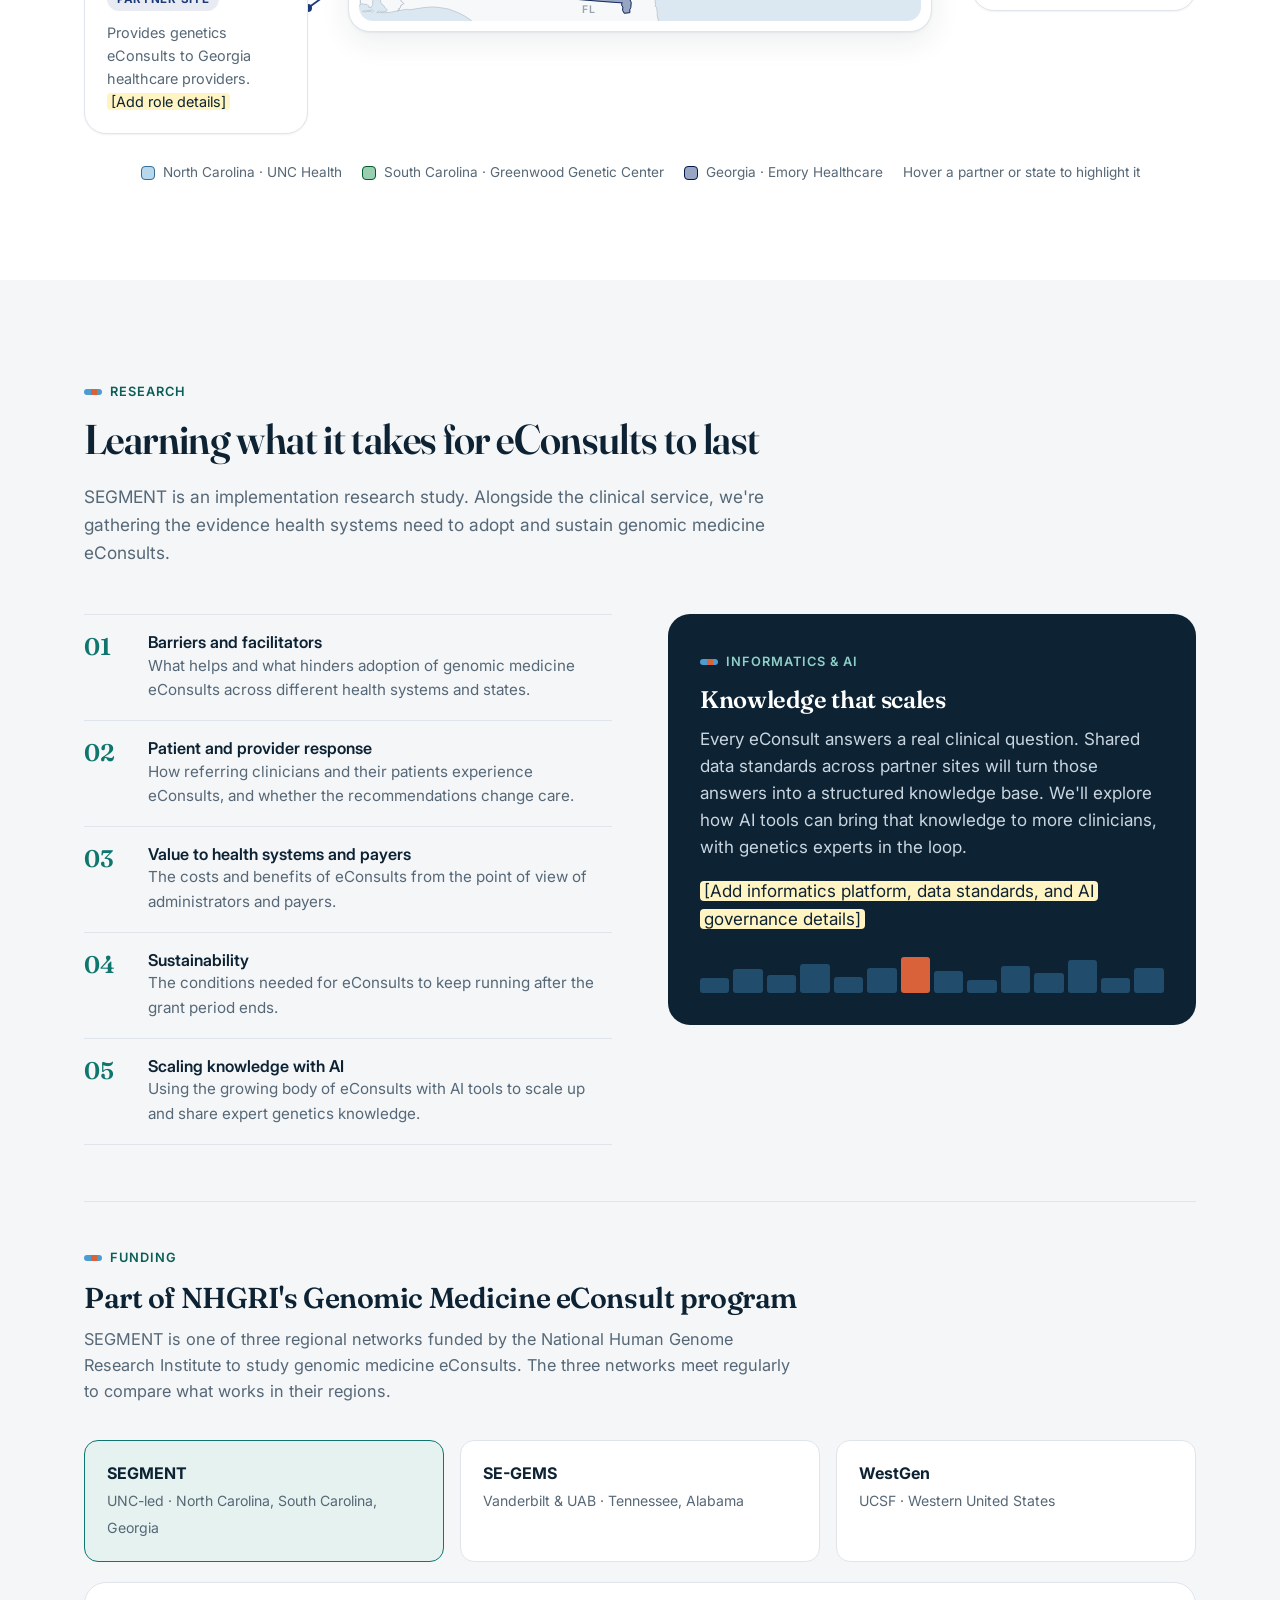
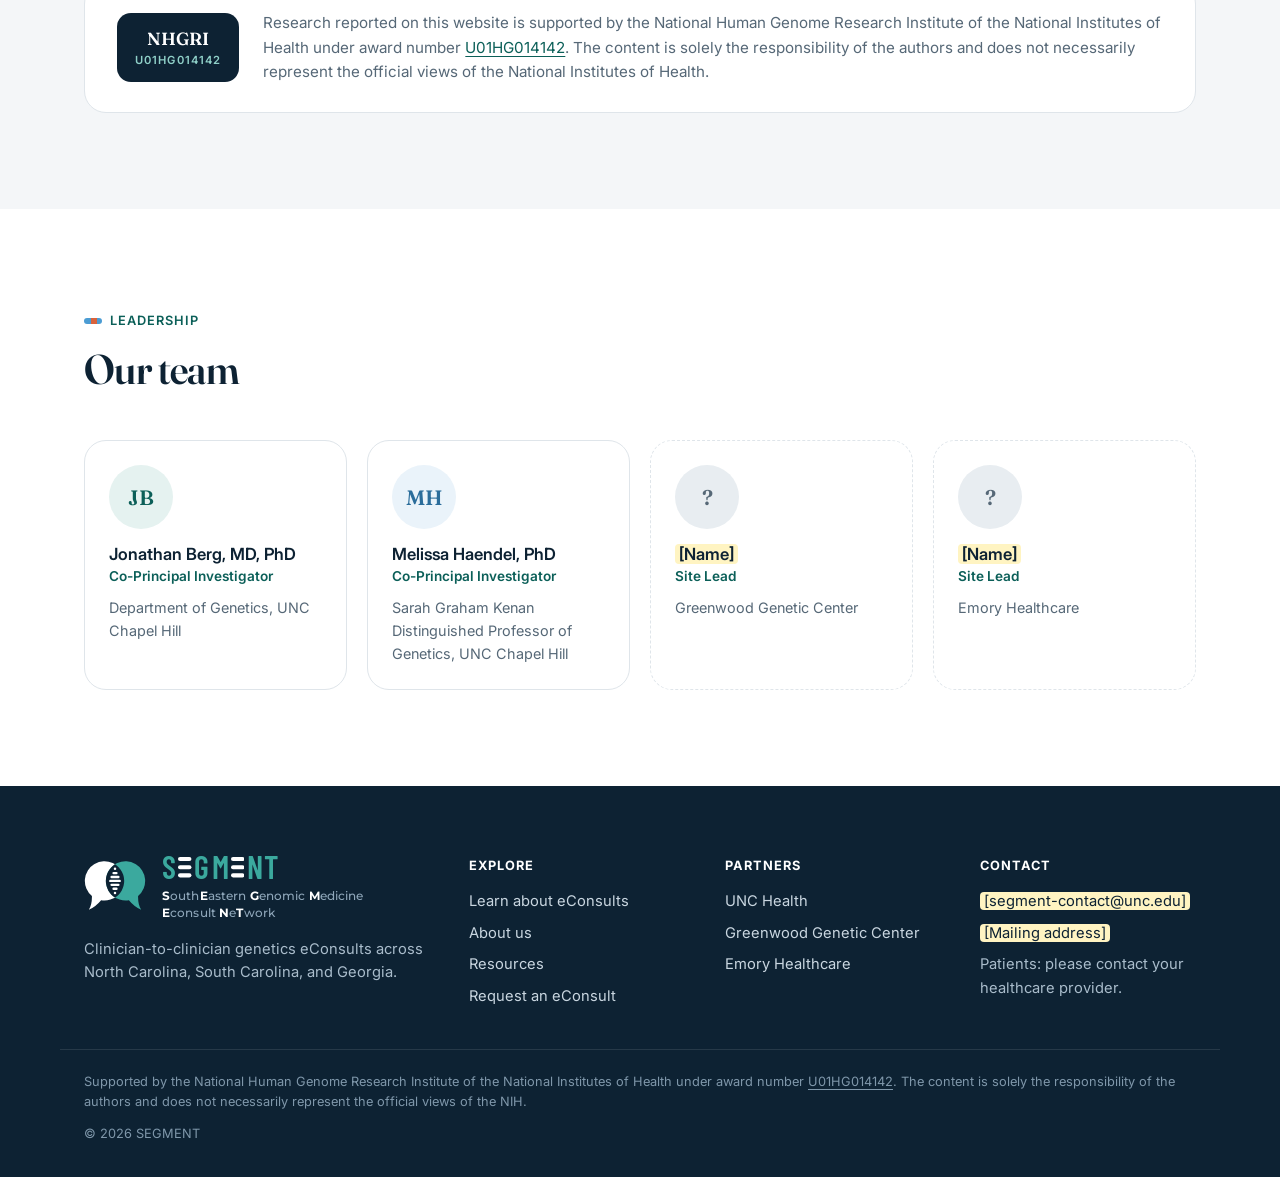
==== commit 7512728f: "Add a state menu to "Request an eConsult" with three ordering pages The header button now opens a me" ====
--- a/about.html
+++ b/about.html
@@ -7,11 +7,11 @@
   <meta name="robots" content="noindex, nofollow">
   <title>About us · SEGMENT</title>
   <meta name="description" content="SEGMENT is an NHGRI-funded network of UNC Health, Greenwood Genetic Center, and Emory Healthcare providing genetics eConsults across the Southeast.">
-  <link rel="icon" href="assets/favicon.svg?v=20261104-5" type="image/svg+xml">
+  <link rel="icon" href="assets/favicon.svg?v=20261110-1" type="image/svg+xml">
   <link rel="preconnect" href="https://fonts.googleapis.com">
   <link rel="preconnect" href="https://fonts.gstatic.com" crossorigin>
   <link href="https://fonts.googleapis.com/css2?family=Fraunces:ital,opsz,wght@0,9..144,400;0,9..144,500;0,9..144,600;1,9..144,500&family=Inter:wght@400;500;600;700&family=Barlow+Condensed:wght@600&family=Montserrat:wght@500&display=swap" rel="stylesheet">
-  <link rel="stylesheet" href="assets/styles.css?v=20261104-5">
+  <link rel="stylesheet" href="assets/styles.css?v=20261110-1">
 </head>
 <body>
   <div class="mock-banner"><strong>Design mockup</strong> · Text highlighted <span class="ph">like this</span> is placeholder content</div>
@@ -19,7 +19,7 @@
   <header class="site-header">
     <div class="container header-inner">
       <a class="brand" href="index.html" aria-label="SEGMENT home">
-        <img src="assets/logo-mark.svg?v=20261104-5" alt="" width="53" height="44">
+        <img src="assets/logo-mark.svg?v=20261110-1" alt="" width="53" height="44">
         <span class="brand-text">
           <span class="brand-name">S<svg class="bar-e" viewBox="0 0 46 70" aria-hidden="true"><rect width="46" height="14" rx="7"/><rect y="28" width="46" height="14" rx="7"/><rect y="56" width="46" height="14" rx="7"/></svg>G<span class="k-gm">M</span><svg class="bar-e" viewBox="0 0 46 70" aria-hidden="true"><rect width="46" height="14" rx="7"/><rect y="28" width="46" height="14" rx="7"/><rect y="56" width="46" height="14" rx="7"/></svg>N<span class="k-nt">T</span></span>
         </span>
@@ -29,7 +29,14 @@
         <a href="econsults.html">Learn about eConsults</a>
         <a href="about.html" aria-current="page">About us</a>
         <a href="resources.html">Resources</a>
-        <a class="btn btn-primary btn-sm" href="econsults.html#request">Request an eConsult</a>
+        <div class="nav-cta">
+          <button type="button" class="btn btn-primary btn-sm" aria-expanded="false" aria-controls="cta-menu">Request an eConsult <svg class="caret" viewBox="0 0 12 12" aria-hidden="true"><path d="M2.5 4.5 6 8l3.5-3.5" fill="none" stroke="currentColor" stroke-width="1.8" stroke-linecap="round" stroke-linejoin="round"/></svg></button>
+          <ul class="cta-menu" id="cta-menu" hidden>
+            <li><a href="request-north-carolina.html"><strong>North Carolina</strong><span>UNC Health</span></a></li>
+            <li><a href="request-south-carolina.html"><strong>South Carolina</strong><span>Greenwood Genetic Center</span></a></li>
+            <li><a href="request-georgia.html"><strong>Georgia</strong><span>Emory Healthcare</span></a></li>
+          </ul>
+        </div>
       </nav>
     </div>
   </header>
@@ -211,7 +218,7 @@
     <div class="container footer-grid">
       <div>
         <a class="brand" href="index.html" aria-label="SEGMENT home">
-          <img src="assets/logo-mark-dark.svg?v=20261104-5" alt="" width="53" height="44">
+          <img src="assets/logo-mark-dark.svg?v=20261110-1" alt="" width="53" height="44">
           <span class="brand-text">
             <span class="brand-name">S<svg class="bar-e" viewBox="0 0 46 70" aria-hidden="true"><rect width="46" height="14" rx="7"/><rect y="28" width="46" height="14" rx="7"/><rect y="56" width="46" height="14" rx="7"/></svg>G<span class="k-gm">M</span><svg class="bar-e" viewBox="0 0 46 70" aria-hidden="true"><rect width="46" height="14" rx="7"/><rect y="28" width="46" height="14" rx="7"/><rect y="56" width="46" height="14" rx="7"/></svg>N<span class="k-nt">T</span></span>
             <span class="brand-sub"><b>S</b>outh<b>E</b>astern <b>G</b>enomic <b>M</b>edicine <b>E</b>consult <b>N</b>e<b>T</b>work</span>
@@ -251,6 +258,6 @@
     </div>
   </footer>
 
-  <script src="assets/main.js?v=20261104-5"></script>
+  <script src="assets/main.js?v=20261110-1"></script>
 </body>
 </html>
--- a/assets/styles.css
+++ b/assets/styles.css
@@ -243,6 +243,40 @@
   .brand { gap: 12px; }
   .brand img { width: 58px; height: 48px; }
   .brand-name { font-size: 2.4rem; }
+}
+
+/* "Request an eConsult" opens a menu of the three state ordering pages */
+.nav-cta { position: relative; }
+.nav-cta .caret { width: 12px; height: 12px; transition: transform 0.15s; }
+.nav-cta [aria-expanded="true"] .caret { transform: rotate(180deg); }
+.cta-menu {
+  position: absolute;
+  top: calc(100% + 8px);
+  right: 0;
+  z-index: 60;
+  min-width: 270px;
+  list-style: none;
+  margin: 0;
+  padding: 6px;
+  background: var(--paper);
+  border: 1px solid var(--line);
+  border-radius: 14px;
+  box-shadow: var(--shadow);
+}
+.site-nav .cta-menu a:not(.btn) {
+  display: grid;
+  gap: 1px;
+  padding: 10px 12px;
+  border-radius: 10px;
+  color: var(--ink);
+  white-space: normal;
+}
+.site-nav .cta-menu a:not(.btn):hover, .site-nav .cta-menu a:not(.btn):focus-visible { background: var(--canvas); }
+.cta-menu strong { font-size: 0.95rem; font-weight: 600; }
+.cta-menu span { font-size: 0.8rem; font-weight: 500; color: var(--muted); }
+@media (max-width: 1000px) {
+  .nav-cta .btn { width: 100%; justify-content: center; }
+  .cta-menu { position: static; min-width: 0; margin-top: 6px; box-shadow: none; }
 }
 
 /* ---------- Hero ---------- */
@@ -1386,3 +1420,46 @@
   clip: rect(0 0 0 0);
   white-space: nowrap;
 }
+
+/* ---------- State ordering pages ---------- */
+.request-grid { display: grid; grid-template-columns: minmax(0, 1.4fr) minmax(0, 1fr); gap: 56px; align-items: start; }
+.request-grid h2 { margin-bottom: 24px; }
+.submit-steps { list-style: none; counter-reset: step; margin: 0 0 28px; padding: 0; display: grid; gap: 18px; }
+.submit-steps li { counter-increment: step; display: grid; grid-template-columns: 36px minmax(0, 1fr); gap: 14px; align-items: start; }
+.submit-steps li::before {
+  content: counter(step);
+  width: 36px;
+  height: 36px;
+  border-radius: 50%;
+  display: grid;
+  place-items: center;
+  font-weight: 700;
+  font-size: 0.92rem;
+  color: #fff;
+  background: var(--p, var(--teal));
+}
+.submit-steps h3 { font-family: var(--font-sans); font-size: 1.02rem; font-weight: 600; letter-spacing: 0; margin: 6px 0 4px; }
+.submit-steps p { margin: 0; color: var(--muted); font-size: 0.95rem; }
+.submit-cta { margin-bottom: 14px; }
+.submit-help { font-size: 0.9rem; color: var(--muted); margin: 0; }
+.partner-panel {
+  position: relative;
+  overflow: hidden;
+  display: grid;
+  gap: 10px;
+  background: var(--paper);
+  border: 1px solid var(--line);
+  border-radius: var(--radius-lg);
+  padding: 30px 28px 26px;
+}
+.partner-panel::before { content: ""; position: absolute; inset: 0 0 auto; height: 5px; background: var(--p); }
+.partner-panel .state-name { font-size: 0.78rem; font-weight: 700; letter-spacing: 0.08em; text-transform: uppercase; color: var(--muted); }
+.partner-panel .loc { margin: -4px 0 6px; font-size: 0.88rem; color: var(--muted); }
+.partner-panel .facts { list-style: none; margin: 0; padding: 16px 0 0; border-top: 1px solid var(--line); display: grid; gap: 14px; font-size: 0.94rem; }
+.partner-panel .facts strong { display: block; font-size: 0.74rem; font-weight: 700; letter-spacing: 0.07em; text-transform: uppercase; color: var(--muted); margin-bottom: 2px; }
+.other-states-section { padding: 48px 0; }
+.other-states { display: flex; flex-wrap: wrap; align-items: center; gap: 10px 14px; }
+.other-states p { margin: 0 6px 0 0; }
+@media (max-width: 860px) {
+  .request-grid { grid-template-columns: minmax(0, 1fr); gap: 32px; }
+}
